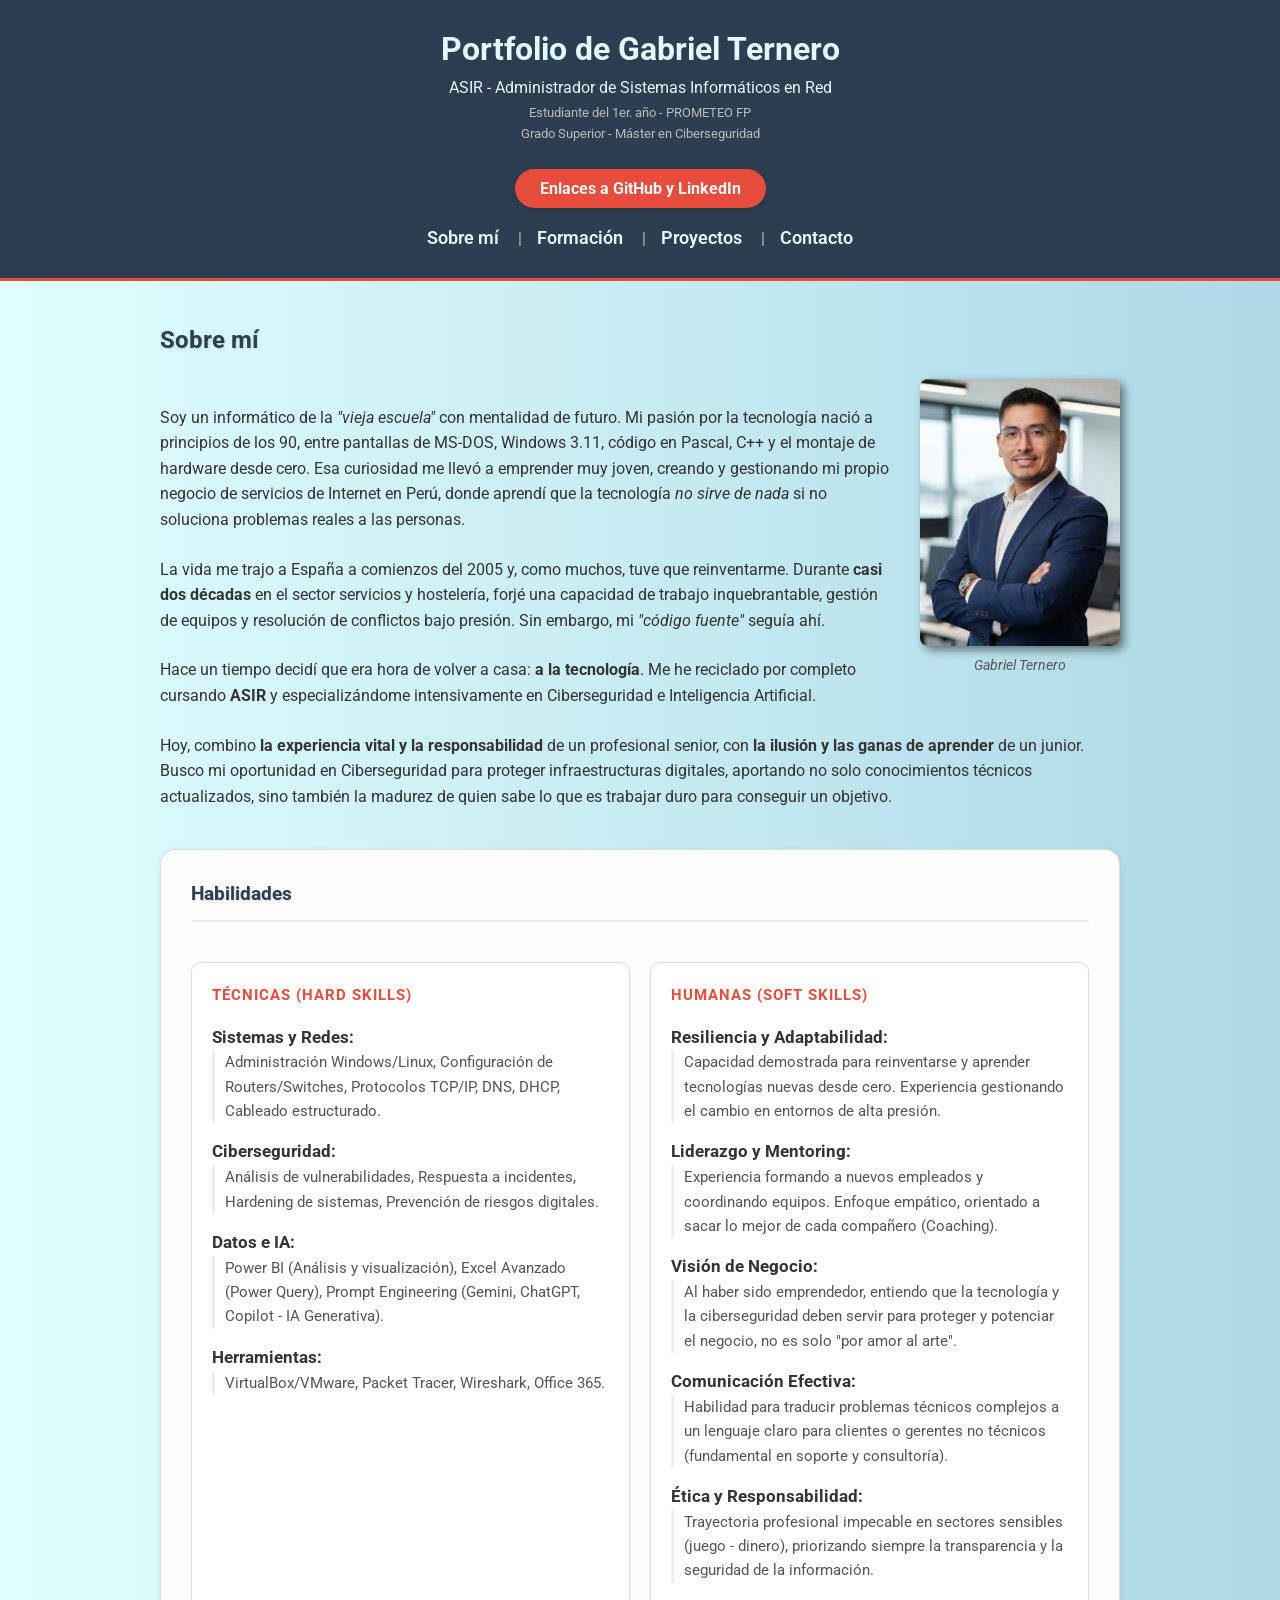
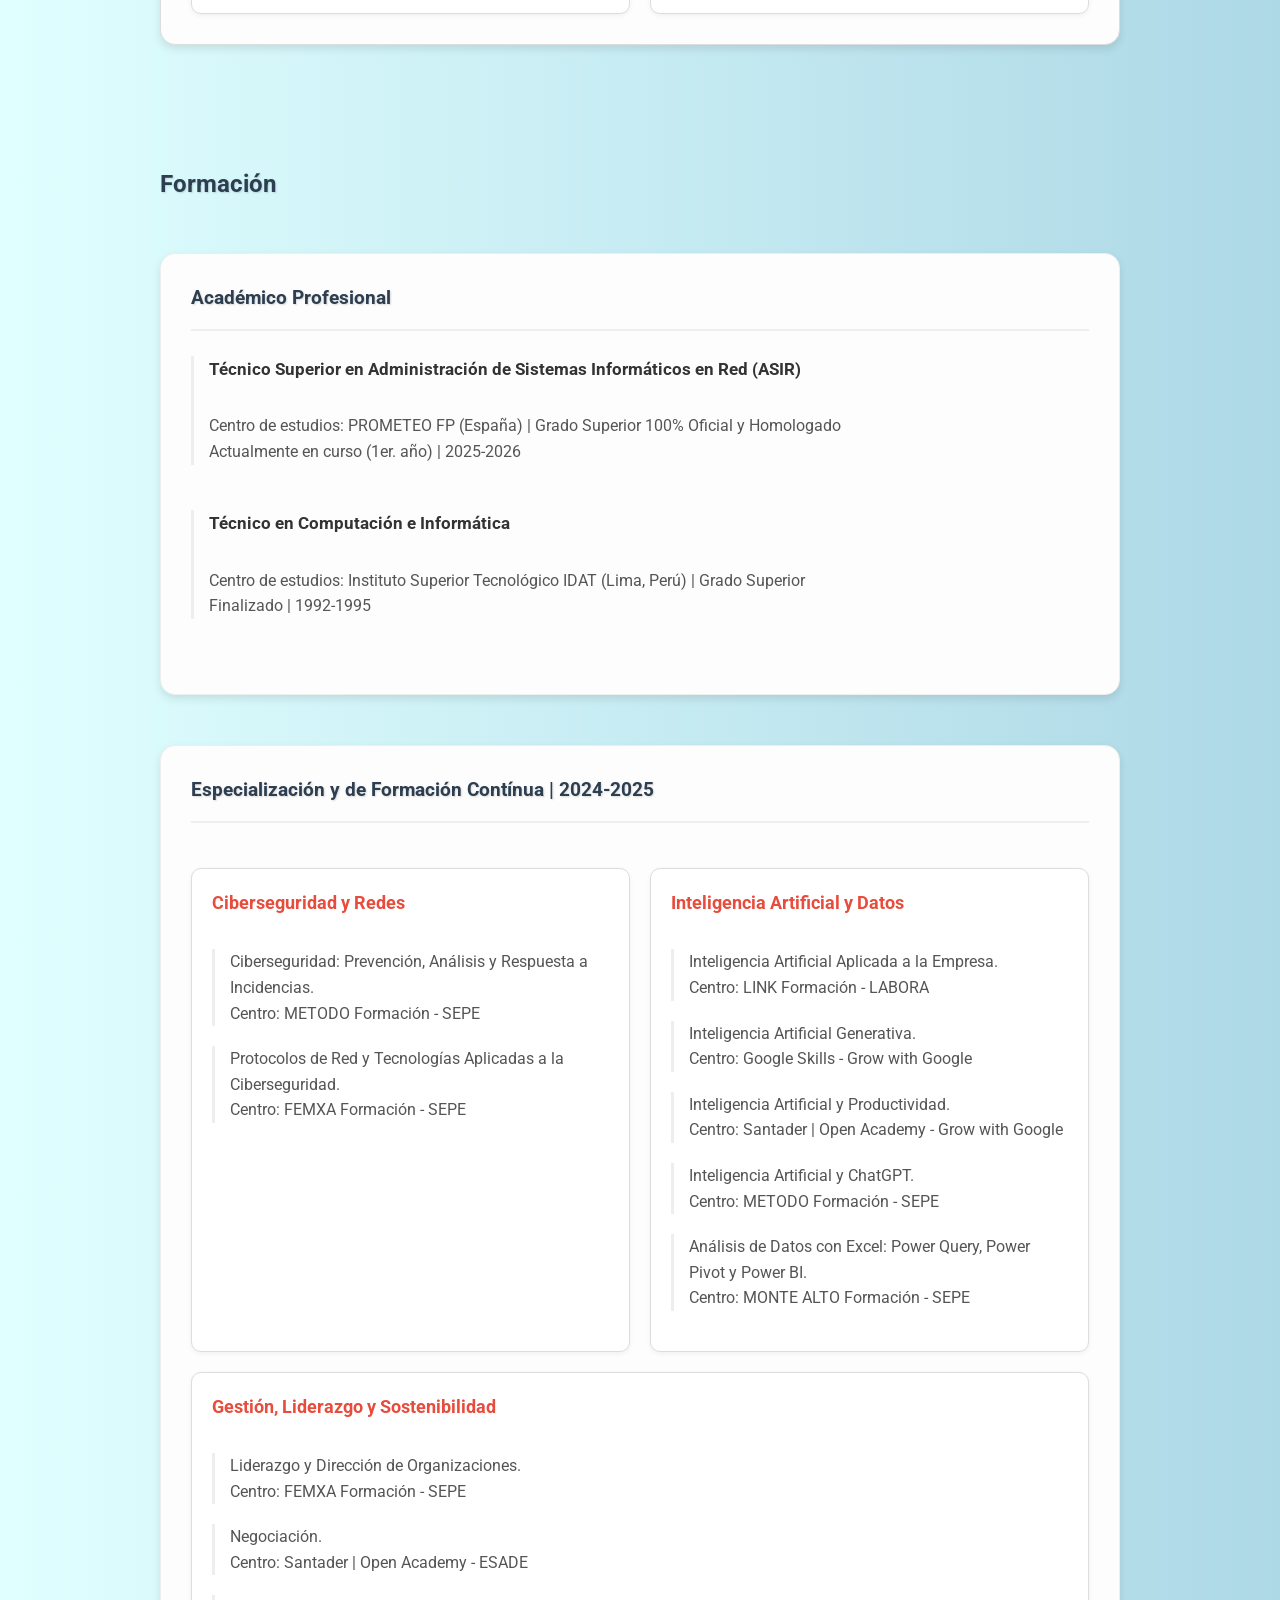
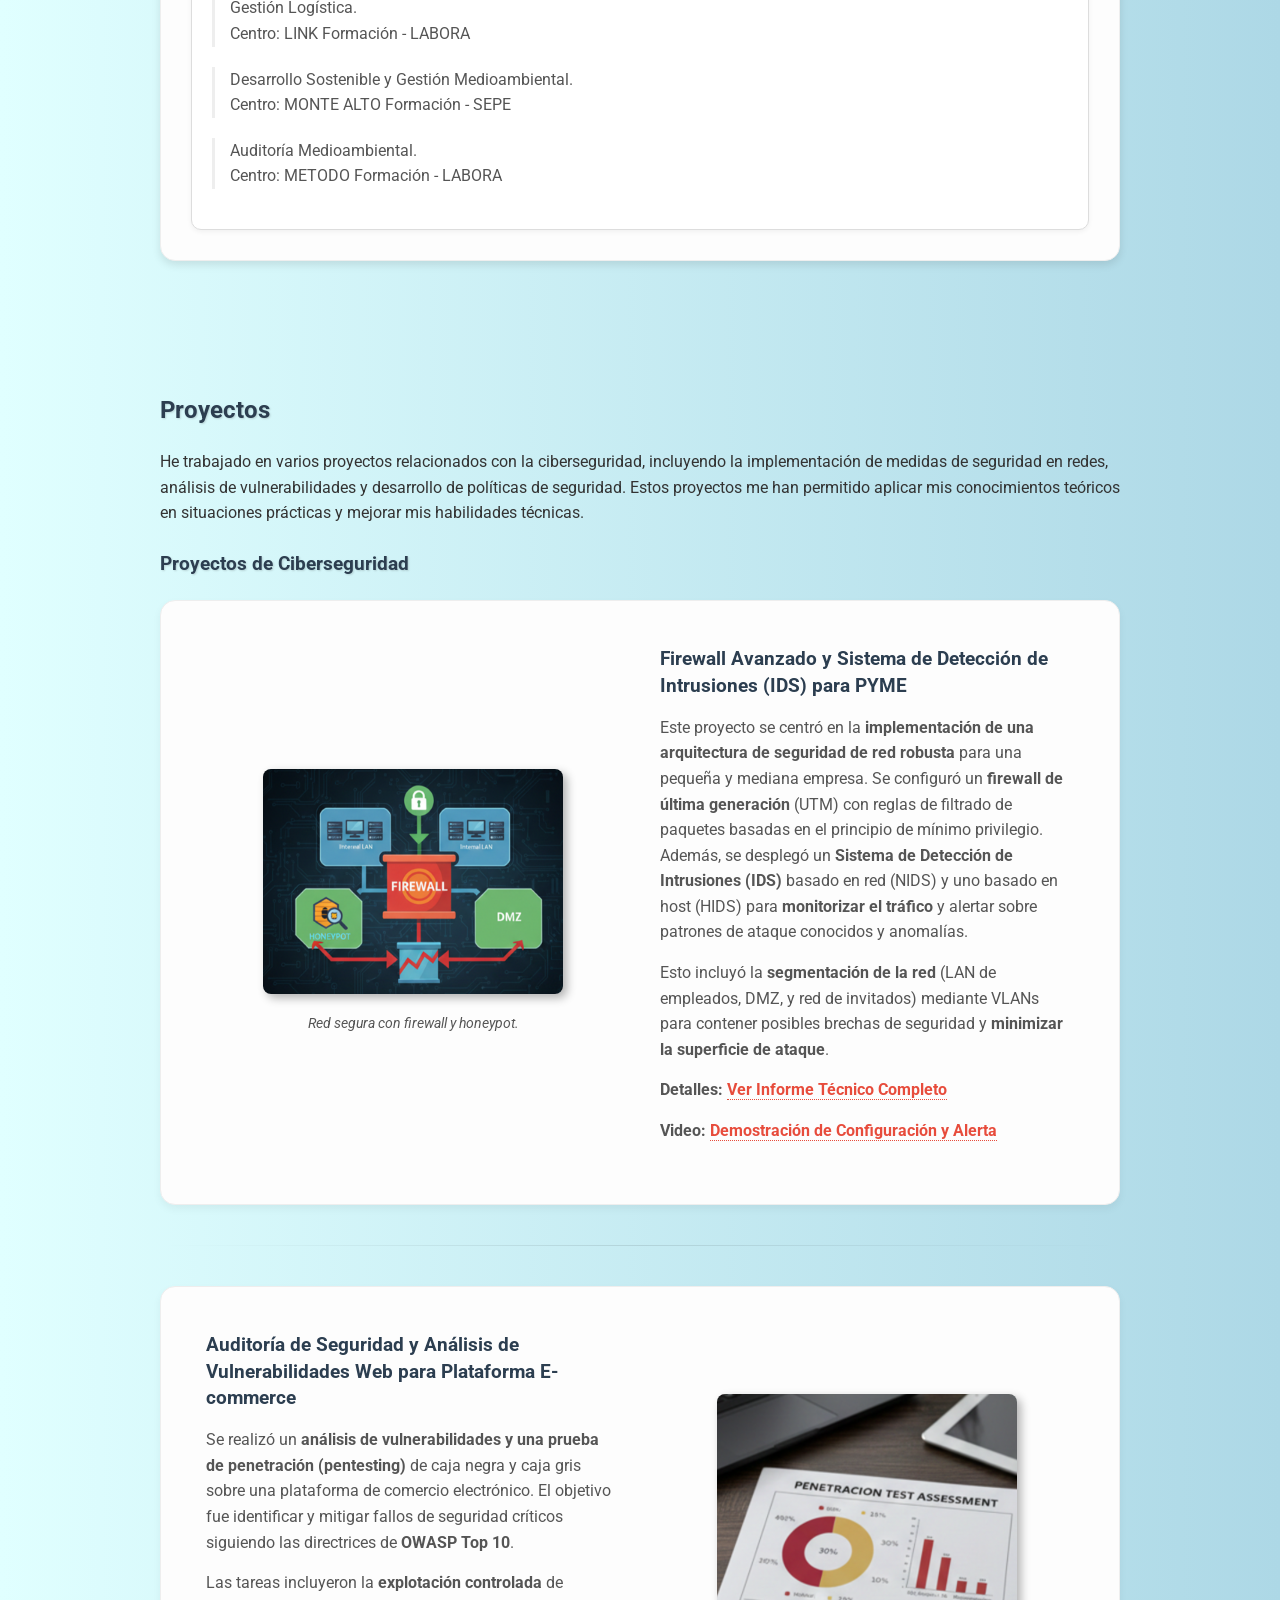
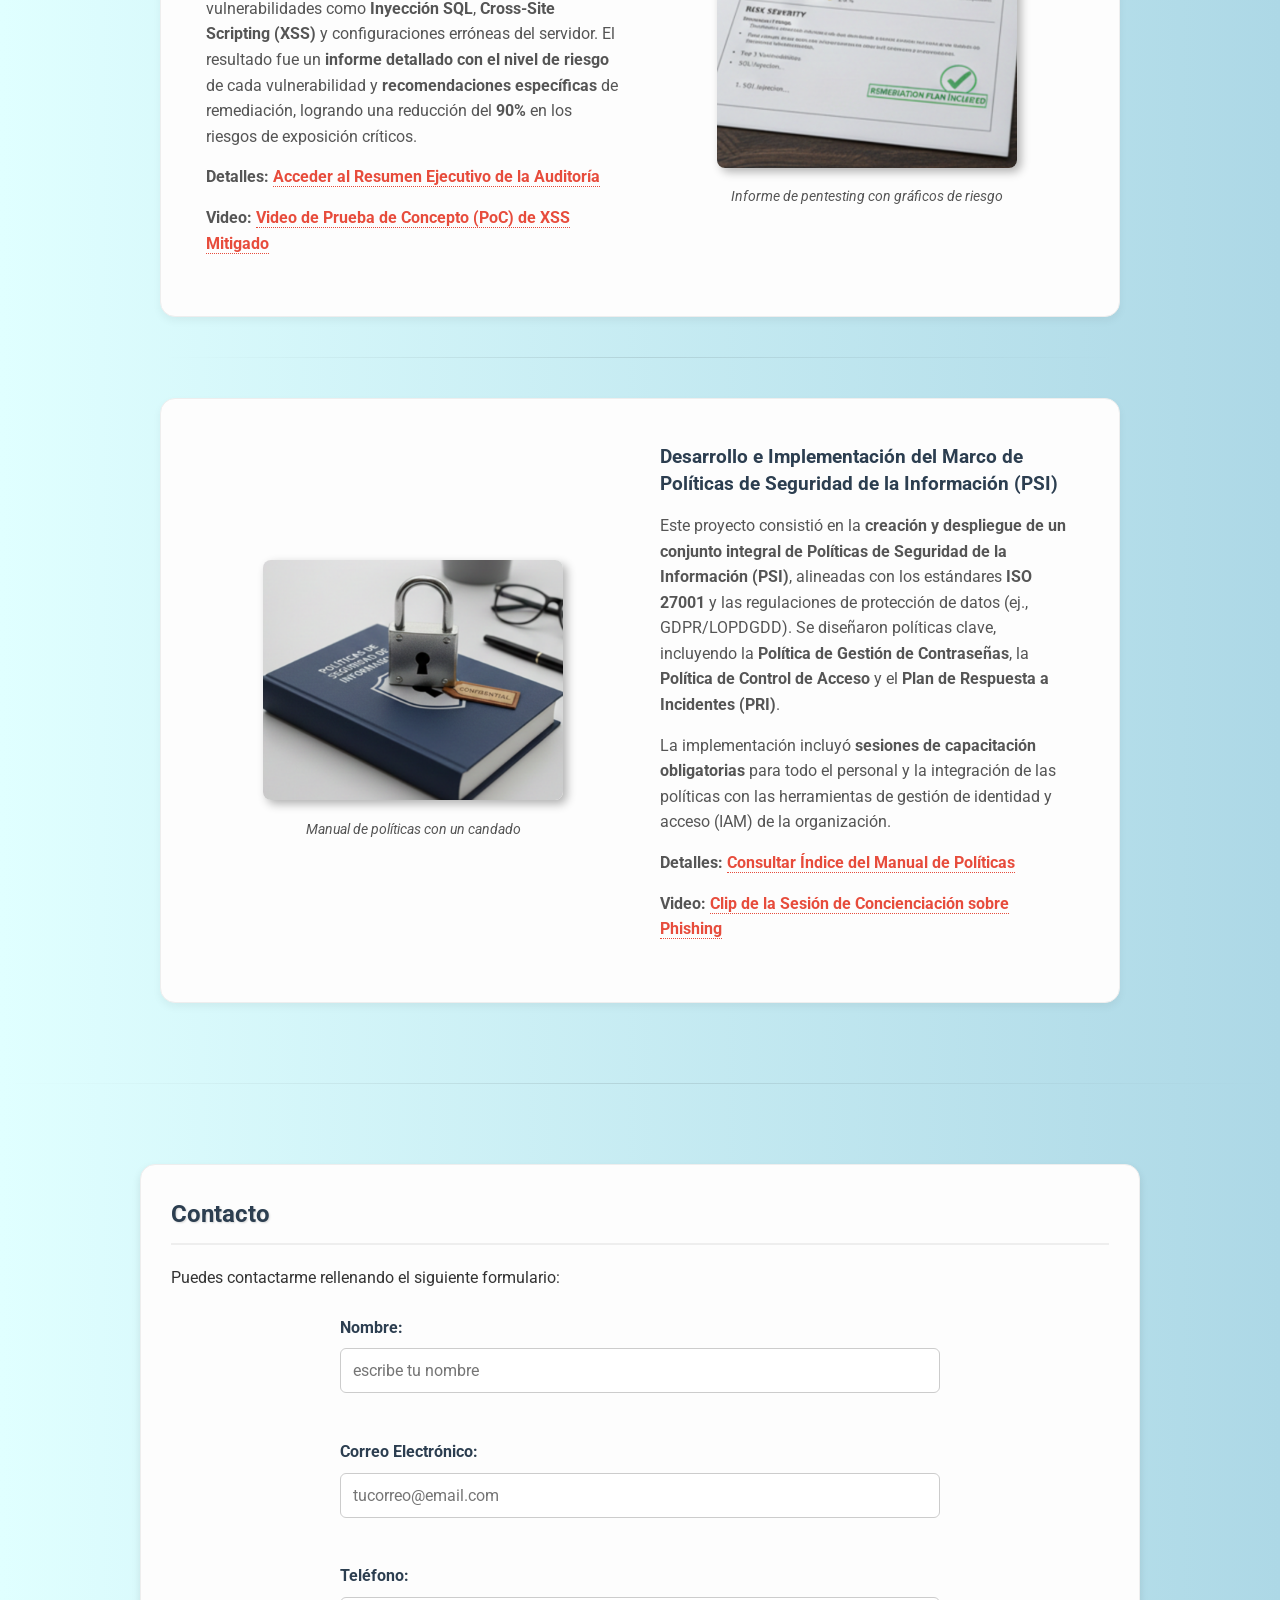
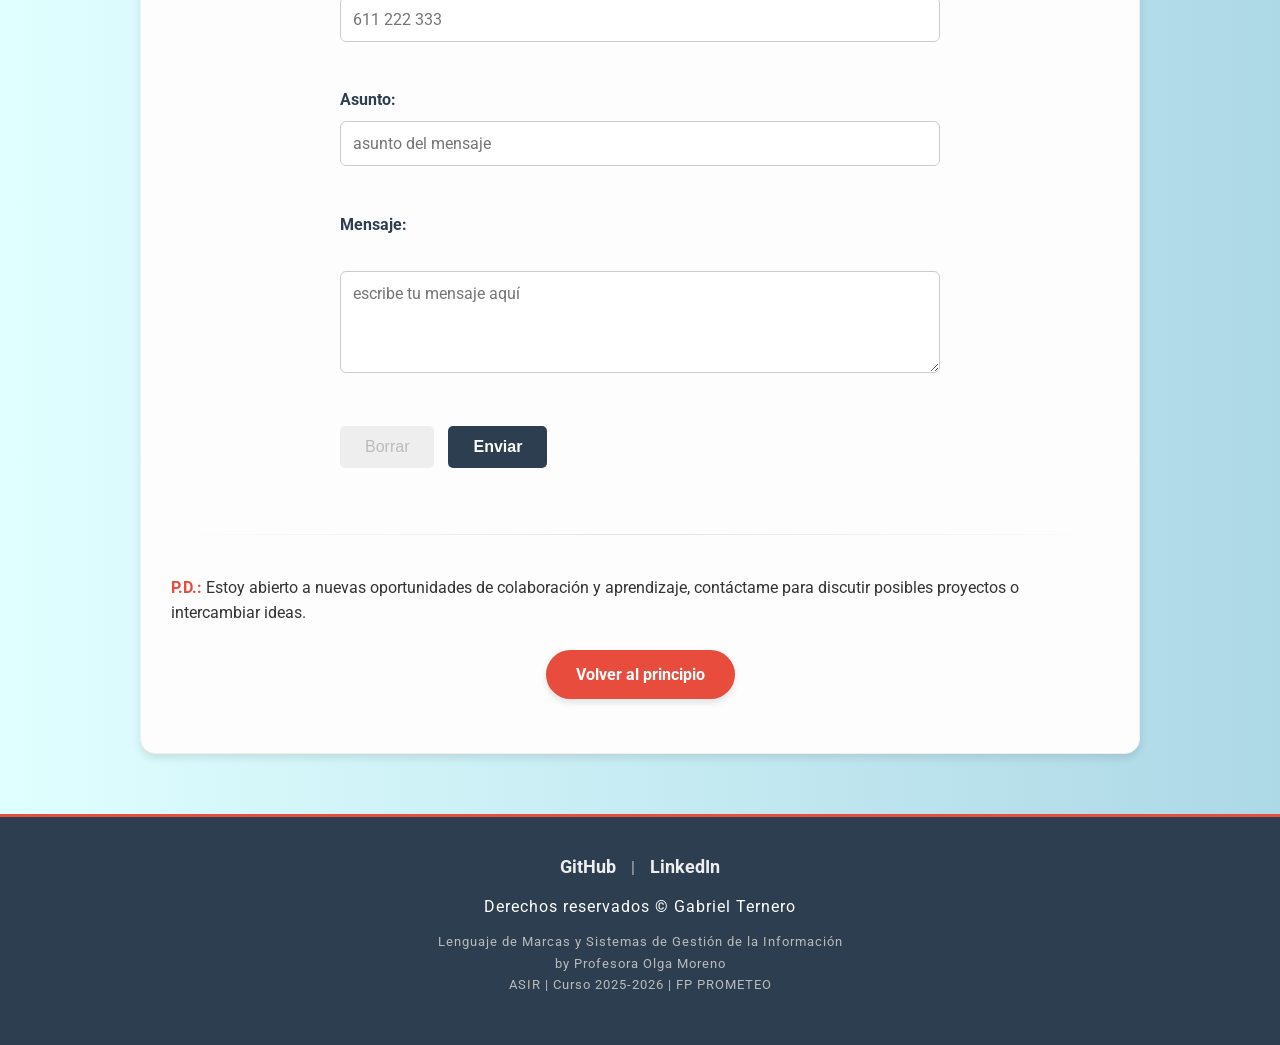
==== index.html @ 87e7aa0d "ufff.. quitando el autofocus del 1er input del formulario "Contato"" ====
<!DOCTYPE html>
<!-- Sirve para definir el tipo de documento y la versión de HTML que se está utilizando -->
<html lang="es">
<!-- Define el idioma del documento como español -->

<head>
    <!-- "head" Etiqueta que contiene metadatos y enlaces a recursos externos -->
    <meta charset="UTF-8">
    <!-- Define la codificación de caracteres del documento como UTF-8. -->
    <meta name="viewport" content="width=device-width, initial-scale=1.0">
    <!-- Configura la vista para dispositivos móviles, asegurando que el diseño se adapte con el ancho -->
    <meta name="author" content="Gabriel Ternero">
    <!-- Indica el autor del documento -->
    <meta name="copyright" content="Gabriel Ternero 2025">
    <!-- Derechos de autor del documento -->
    <meta name="description" content="Proyecto: Portfolio Profesional de Gabriel Ternero">
    <!-- Proporciona una breve descripción del contenido del documento para los motores de búsqueda -->
    <meta name="robots" content="index, follow">
    <!-- Indica a los motores de búsqueda que indexen la página y sigan los enlaces -->
    <link rel="icon" href="./images/logoGT.png" type="image/png">
    <!-- Enlaza un icono que se muestra en la pestaña del navegador -->
    <title>Gabriel Ternero | Portfolio Profesional</title>
    <!-- Título del documento que aparece en la pestaña del navegador -->
    <link rel="stylesheet" href="./css/styles.css">
    <!-- Referencia al archivo "styles" CSS (estilos en CSS) -->
</head>

<body> <!-- cuerpo principal del documento -->

    <div class="gradient">

        <header id="principio"> <!-- Encabezado de la página -->

            <div class="encabezado"> <!-- Caja del titulo principal -->

                <h1>Portfolio de Gabriel Ternero</h1> <!-- El título principal de la página -->

                <p>ASIR - Administrador de Sistemas Informáticos en Red</p>

                <p class="infoProf"> <!-- Información académica actual -->
                    <small>Estudiante del 1er. año - PROMETEO FP<br>
                        Grado Superior - Máster en Ciberseguridad</small> <br>
                </p>

                <p class="linkProf"> <!-- Enlaces profesionales -->
                    <a href="#enlaces">Enlaces a GitHub y LinkedIn</a>
                </p>
            </div>
            <div>
                <nav> <!-- Barra de navegación con enlaces a secciones específicas de la página -->
                    <ul>
                        <li>
                            <a href="#sobre-mi">Sobre mí</a>
                        </li>
                        <li>
                            <a href="#mi-formacion">Formación</a>
                        </li>
                        <li>
                            <a href="#mis-proyectos">Proyectos</a>
                        </li>
                        <li>
                            <a href="#contactar">Contacto</a>
                        </li>
                    </ul>
                </nav>
            </div>
        </header>

        <main> <!-- Contenido principal de la página -->

            <div class="sobreMi"> <!--- Caja de Sobre mí -->

                <section>

                    <h2 id="sobre-mi">Sobre mí</h2> <!-- Ancla sobre el encabezado de nivel 2 "Sobre mí" -->
                    <figure>
                        <img src="./images/GabTShtml.JPG" alt="Mi fotografía" width="200">
                        <!-- Mi imagen profesional -->
                        <figcaption>Gabriel Ternero</figcaption>
                    </figure>
                    <br>
                    <p>Soy un informático de la <em>"vieja escuela"</em> con mentalidad de futuro. Mi pasión por la
                        tecnología nació
                        a principios de los 90, entre pantallas de MS-DOS, Windows 3.11, código en Pascal, C++ y el
                        montaje
                        de hardware desde
                        cero. Esa curiosidad me llevó a emprender muy joven, creando y gestionando mi propio negocio de
                        servicios de Internet en Perú, donde aprendí que la tecnología <i>no sirve de nada</i> si no
                        soluciona
                        problemas reales a las personas.</p>

                    <p>La vida me trajo a España a comienzos del 2005 y, como muchos, tuve que reinventarme. Durante
                        <b>casi
                            dos décadas</b> en
                        el sector servicios y hostelería, forjé una capacidad de trabajo inquebrantable, gestión de
                        equipos
                        y resolución de conflictos bajo presión. Sin embargo, mi <em>"código fuente"</em> seguía ahí.
                    </p>

                    <p>Hace un tiempo decidí que era hora de volver a casa: <b>a la tecnología</b>. Me he reciclado por
                        completo
                        cursando <b>ASIR</b> y especializándome intensivamente en Ciberseguridad e Inteligencia
                        Artificial.
                    </p>

                    <p>Hoy, combino <b>la experiencia vital y la responsabilidad</b> de un profesional senior, con <b>la
                            ilusión y las
                            ganas de aprender</b> de un junior. Busco mi oportunidad en Ciberseguridad para proteger
                        infraestructuras digitales, aportando no solo
                        conocimientos técnicos actualizados, sino también la madurez de quien sabe lo que es trabajar
                        duro
                        para conseguir un objetivo.</p>

                    <div class="skills"> <!-- Caja de Habilidades -->
                        <h3>Habilidades</h3> <!-- Subtítulo habilidades -->

                        <div class="hard">
                            <h4>Técnicas (Hard Skills)</h4>

                            <dl> <!-- Lista de definiciones para las habilidades -->
                                <dt><b>Sistemas y Redes:</b></dt>
                                <dd>Administración Windows/Linux, Configuración de Routers/Switches, Protocolos TCP/IP,
                                    DNS,
                                    DHCP, Cableado estructurado.</dd>
                                <dt><b>Ciberseguridad:</b></dt>
                                <dd>Análisis de vulnerabilidades, Respuesta a incidentes, Hardening de sistemas,
                                    Prevención
                                    de
                                    riesgos digitales.</dd>
                                <dt><b>Datos e IA:</b></dt>
                                <dd>Power BI (Análisis y visualización), Excel Avanzado (Power Query), Prompt
                                    Engineering
                                    (Gemini, ChatGPT, Copilot - IA Generativa).</dd>
                                <dt><b>Herramientas:</b></dt>
                                <dd>VirtualBox/VMware, Packet Tracer, Wireshark, Office 365.</dd>
                            </dl>
                        </div>

                        <div class="soft">
                            <h4>Humanas (Soft Skills)</h4>
                            <dl>
                                <dt><b>Resiliencia y Adaptabilidad:</b></dt>
                                <dd>Capacidad demostrada para reinventarse y aprender tecnologías nuevas desde cero.
                                    Experiencia
                                    gestionando el cambio en entornos de alta presión.</dd>
                                <dt><b>Liderazgo y Mentoring:</b></dt>
                                <dd>Experiencia formando a nuevos empleados y coordinando equipos. Enfoque empático,
                                    orientado a
                                    sacar lo mejor de cada compañero (Coaching).</dd>
                                <dt><b>Visión de Negocio:</b></dt>
                                <dd>Al haber sido emprendedor, entiendo que la tecnología y la ciberseguridad deben
                                    servir
                                    para
                                    proteger y potenciar el negocio, no es solo "por amor al arte".</dd>
                                <dt><b>Comunicación Efectiva:</b></dt>
                                <dd>Habilidad para traducir problemas técnicos complejos a un lenguaje claro para
                                    clientes o
                                    gerentes no técnicos (fundamental en soporte y consultoría).</dd>
                                <dt><b>Ética y Responsabilidad:</b></dt>
                                <dd>Trayectoria profesional impecable en sectores sensibles (juego - dinero),
                                    priorizando
                                    siempre
                                    la transparencia y la seguridad de la información.</dd>
                            </dl>
                        </div>
                    </div>

                </section>

            </div>

            <div class="formacion"> <!--- Caja general de Formación -->

                <section> <!-- Sección de Formación -->

                    <h2 id="mi-formacion">Formación</h2> <!-- Ancla sobre el encabezado de nivel 2 "Formación" -->
                    <div class="academico"> <!-- Caja de Formación Académica -->
                        <h3>Académico Profesional</h3>
                        <ul>
                            <li><strong>Técnico Superior en Administración de Sistemas Informáticos en Red
                                    (ASIR)</strong>
                                <br>
                                Centro de estudios: PROMETEO FP (España) | Grado Superior 100% Oficial y Homologado <br>
                                Actualmente en curso (1er. año) | 2025-2026
                            </li> <br>

                            <li><strong>Técnico en Computación e Informática</strong> <br>
                                Centro de estudios: Instituto Superior Tecnológico IDAT (Lima, Perú) | Grado Superior
                                <br>
                                Finalizado | 1992-1995
                            </li> <br>
                        </ul>
                    </div>
                    <div class="especializacion"> <!-- Caja de Especialización -->
                        <h3>Especialización y de Formación Contínua | 2024-2025</h3>
                        <div class="ciber"> <!-- Caja Ciberseguridad -->
                            <h4>Ciberseguridad y Redes</h4>
                            <ul>
                                <li>
                                    Ciberseguridad: Prevención, Análisis y Respuesta a Incidencias. <br>
                                    Centro: METODO Formación - SEPE
                                </li>
                                <li>
                                    Protocolos de Red y Tecnologías Aplicadas a la Ciberseguridad. <br>
                                    Centro: FEMXA Formación - SEPE
                                </li>
                            </ul>
                        </div>
                        <div class="iaDatos"> <!-- Caja IA y Datos -->
                            <h4>Inteligencia Artificial y Datos</h4>
                            <ul>
                                <li>
                                    Inteligencia Artificial Aplicada a la Empresa. <br>
                                    Centro: LINK Formación - LABORA
                                </li>
                                <li>Inteligencia Artificial Generativa. <br>
                                    Centro: Google Skills - Grow with Google
                                </li>
                                <li>
                                    Inteligencia Artificial y Productividad. <br>
                                    Centro: Santader | Open Academy - Grow with Google
                                </li>
                                <li>
                                    Inteligencia Artificial y ChatGPT. <br>
                                    Centro: METODO Formación - SEPE
                                </li>
                                <li>
                                    Análisis de Datos con Excel: Power Query, Power Pivot y Power BI. <br>
                                    Centro: MONTE ALTO Formación - SEPE
                                </li>
                            </ul>
                        </div>
                        <div class="gls"> <!-- Caja GLS -->
                            <h4>Gestión, Liderazgo y Sostenibilidad</h4>
                            <ul>
                                <li>
                                    Liderazgo y Dirección de Organizaciones. <br>
                                    Centro: FEMXA Formación - SEPE
                                </li>
                                <li>
                                    Negociación. <br>
                                    Centro: Santader | Open Academy - ESADE
                                </li>
                                <li>
                                    Gestión Logística. <br>
                                    Centro: LINK Formación - LABORA
                                </li>
                                <li>
                                    Desarrollo Sostenible y Gestión Medioambiental. <br>
                                    Centro: MONTE ALTO Formación - SEPE
                                </li>
                                <li>
                                    Auditoría Medioambiental. <br>
                                    Centro: METODO Formación - LABORA
                                </li>
                            </ul>
                        </div>
                    </div>

                </section>

            </div>

            <div class="proyectos"> <!-- Caja general de Proyectos -->

                <section> <!-- Sección de Proyectos -->

                    <h2 id="mis-proyectos">Proyectos</h2> <!-- Ancla sobre el encabezado de nivel 2 "Proyectos" -->
                    <p> He trabajado en varios proyectos relacionados con la ciberseguridad, incluyendo la
                        implementación de
                        medidas de seguridad en redes, análisis de vulnerabilidades y desarrollo de políticas de
                        seguridad.
                        Estos proyectos me han permitido aplicar mis conocimientos teóricos en situaciones prácticas y
                        mejorar
                        mis habilidades técnicas. </p>

                    <h3>Proyectos de Ciberseguridad</h3> <!-- Subtítulo para los proyectos -->

                    <div class="ids"> <!-- Caja del Proyecto 1 -->
                        <article> <!-- Cada proyecto está contenido en un artículo separado. -->
                            <table> <!-- Tabla para organizar la imagen y el texto del proyecto. -->
                                <tr>
                                    <td>
                                        <figure> <!-- Figura para la imagen del proyecto. -->
                                            <img width="300" src="./images/proyecto_01.png"
                                                alt="Diagrama de red segura">
                                            <!-- Imagen del proyecto. -->
                                            <figcaption>Red segura con firewall y
                                                honeypot.</figcaption> <!-- Pie de foto para la imagen. -->
                                        </figure>
                                    </td>
                                    <td>
                                        <h4>Firewall Avanzado y Sistema de Detección de Intrusiones (IDS) para PYME</h4>

                                        <p> Este proyecto se centró en la <b>implementación de una arquitectura de
                                                seguridad
                                                de
                                                red
                                                robusta</b> para una pequeña y mediana empresa. Se configuró un
                                            <b>firewall
                                                de
                                                última generación</b> (UTM) con reglas de filtrado de paquetes basadas
                                            en el
                                            principio de mínimo privilegio. Además, se desplegó un <b>Sistema de
                                                Detección
                                                de
                                                Intrusiones (IDS)</b> basado en red (NIDS) y uno basado en host (HIDS)
                                            para
                                            <b>monitorizar el tráfico</b> y alertar sobre patrones de ataque conocidos y
                                            anomalías.
                                        </p>

                                        <p> Esto incluyó la <b>segmentación de la red</b> (LAN de empleados, DMZ, y red
                                            de
                                            invitados) mediante VLANs para contener posibles brechas de seguridad y
                                            <b>minimizar
                                                la
                                                superficie de ataque</b>.
                                        </p>

                                        <p><strong>Detalles:</strong> <a href="#" target="_blank">Ver Informe Técnico
                                                Completo</a>
                                        </p>

                                        <p><strong>Video:</strong> <a href="#" target="_blank">Demostración de
                                                Configuración
                                                y
                                                Alerta</a></p>
                                    </td>
                                </tr>
                            </table>
                        </article>
                    </div>

                    <hr>

                    <div class="segu"> <!-- Caja del Proyecto 2 -->
                        <article>
                            <table>
                                <tr>
                                    <td>
                                        <h4>Auditoría de Seguridad y Análisis de Vulnerabilidades Web para Plataforma
                                            E-commerce
                                        </h4>

                                        <p> Se realizó un <b>análisis de vulnerabilidades y una prueba de penetración
                                                (pentesting)</b>
                                            de caja negra y caja gris sobre una plataforma de comercio electrónico. El
                                            objetivo
                                            fue
                                            identificar y mitigar fallos de seguridad críticos siguiendo las directrices
                                            de
                                            <b>OWASP
                                                Top 10</b>.
                                        </p>

                                        <p> Las tareas incluyeron la <b>explotación controlada</b> de vulnerabilidades
                                            como
                                            <b>Inyección SQL</b>,
                                            <b>Cross-Site Scripting (XSS)</b> y configuraciones erróneas del servidor.
                                            El
                                            resultado
                                            fue
                                            un <b>informe detallado con el nivel de riesgo</b> de cada vulnerabilidad y
                                            <b>recomendaciones específicas</b> de remediación, logrando una reducción
                                            del
                                            <b>90%</b>
                                            en los riesgos de
                                            exposición críticos.
                                        </p>

                                        <p><strong>Detalles:</strong> <a href="#" target="_blank">Acceder al Resumen
                                                Ejecutivo
                                                de la
                                                Auditoría</a></p>

                                        <p><strong>Video:</strong> <a href="#" target="_blank">Video de Prueba de
                                                Concepto
                                                (PoC)
                                                de
                                                XSS Mitigado</a></p>
                                    </td>
                                    <td>
                                        <figure>
                                            <img width="300" src="./images/proyecto_02.png" alt="Informe de pentesting">
                                            <figcaption>Informe de pentesting con gráficos de riesgo</figcaption>
                                        </figure>
                                    </td>
                                </tr>
                            </table>
                        </article>
                    </div>

                    <hr>

                    <div class="desa"> <!-- Caja del Proyecto 3 -->
                        <article>
                            <table>
                                <tr>
                                    <td>
                                        <figure>
                                            <img width="300" src="./images/proyecto_03.png"
                                                alt="Manual de políticas de seguridad">
                                            <figcaption>Manual de políticas con un candado</figcaption>
                                        </figure>
                                    </td>
                                    <td>
                                        <h4>Desarrollo e Implementación del Marco de Políticas de Seguridad de la
                                            Información
                                            (PSI)
                                        </h4>

                                        <p> Este proyecto consistió en la <b>creación y despliegue de un conjunto
                                                integral
                                                de
                                                Políticas de
                                                Seguridad de la Información (PSI)</b>, alineadas con los estándares
                                            <b>ISO
                                                27001</b>
                                            y las
                                            regulaciones
                                            de protección de datos (ej., GDPR/LOPDGDD). Se diseñaron políticas clave,
                                            incluyendo
                                            la
                                            <b>Política
                                                de Gestión de Contraseñas</b>, la <b>Política de Control de Acceso</b> y
                                            el
                                            <b>Plan
                                                de
                                                Respuesta a
                                                Incidentes (PRI)</b>.
                                        </p>
                                        <p> La implementación incluyó <b>sesiones de capacitación obligatorias</b> para
                                            todo
                                            el
                                            personal
                                            y la
                                            integración de las políticas con las herramientas de gestión de identidad y
                                            acceso
                                            (IAM)
                                            de la
                                            organización. </p>

                                        <p><strong>Detalles:</strong> <a href="#" target="_blank">Consultar Índice del
                                                Manual de
                                                Políticas</a></p>

                                        <p><strong>Video:</strong> <a href="#" target="_blank">Clip de la Sesión de
                                                Concienciación
                                                sobre Phishing</a></p>
                                    </td>
                                </tr>
                            </table>
                        </article>
                    </div>

                </section>

            </div>

            <hr>

            <div class="contacto"> <!-- Caja del Contacto-->

                <section>

                    <h2 id="contactar">Contacto</h2><!-- Ancla sobre el encabezado de nivel 2 "Contacto" -->
                    <p> Puedes contactarme rellenando el siguiente formulario: </p>
                    <div>
                        <form> <!-- Inicio del formulario de contacto. -->
                            <label for="nombre">Nombre:</label> <!-- Etiqueta para el nombre. -->
                            <input type="text" id="nombre" name="nombre" placeholder="escribe tu nombre"
                                required><br><br>
                            <!-- Campo de texto para el nombre que es obligatorio. -->
                            <label for="email">Correo Electrónico:</label> <!-- Etiqueta para el correo electrónico. -->
                            <input type="email" id="email" name="email" placeholder="tucorreo@email.com"><br><br>
                            <!-- Campo de texto para el correo electrónico. -->
                            <label for="telefono">Teléfono:</label> <!-- Etiqueta para el teléfono. -->
                            <input type="tel" required name="telefono" id="telefono" pattern="[0-9]{9}"
                                placeholder="611 222 333"><br><br>
                            <!-- Campo de texto para el teléfono con patrón específico. -->
                            <label for="asunto">Asunto:</label> <!-- Etiqueta para el asunto. -->
                            <input type="text" id="asunto" name="asunto" placeholder="asunto del mensaje"><br><br>
                            <!-- Campo de texto para el asunto. -->
                            <label for="mensaje">Mensaje:</label><br> <!-- Etiqueta para el mensaje. -->
                            <textarea id="mensaje" name="mensaje" rows="4" cols="50"
                                placeholder="escribe tu mensaje aquí"></textarea><br><br>
                            <!-- Área de texto para el mensaje. -->
                            <input type="reset" value="Borrar"> <!-- Botón para borrar el formulario. -->
                            <input type="submit" value="Enviar"> <!-- Botón para enviar el formulario. -->
                        </form>
                    </div>
                    <br>
                    <hr>
                    <p><strong>P.D.:</strong> Estoy abierto a nuevas oportunidades de colaboración y aprendizaje,
                        contáctame
                        para discutir posibles proyectos o intercambiar ideas.
                    </p>
                    <p class="linkProf">
                        <a href="#principio">Volver al principio</a>
                    </p>

                </section>

            </div>

        </main>

        <footer id="enlaces"> <!--- Pie de página del documento -->

            <div class="links"> <!-- Caja del pie de página -->
                <ul>
                    <li> <!-- Elementos de la lista en línea. -->
                        <a href="https://github.com/GabTS75" target="_blank">GitHub</a>
                    </li>
                    <li>
                        <a href="https://www.linkedin.com/in/jgabrielts/" target="_blank">LinkedIn</a>
                    </li>
                </ul>
            </div>

            <p>Derechos reservados &copy; Gabriel Ternero</p>
            <p><small>Lenguaje de Marcas y Sistemas de Gestión de la Información <br>
                    by Profesora Olga Moreno<br>
                    ASIR | Curso 2025-2026 | FP PROMETEO</small></p>

        </footer>

    </div>

</body>

</html>
---- css/styles.css ----
/* Importar una fuente de Google Fonts */
@import url("https://fonts.googleapis.com/css2?family=Roboto:ital,wght@0,100..900;1,100..900&display=swap");

/* Configuración de "reset" general */
* {
    margin: 0;
    padding: 0;
    /* Ambos eliminan todos los espacios exteriores (márgenes) e interiores (rellenos) que los navegadores añaden por defecto a los elementos HTML */
    box-sizing: border-box;
    /* hace que se extienda hacia adentro, manteniendo el ancho asignado y reduciendo el espacio de contenido disponible*/
}

/* Características generales en el HTML */
html {
    scroll-behavior: smooth;
    /* Aplica un desplazamiento suave a toda la página web */
    overflow-x: hidden;
    /* Oculta cualquier contenido que se desborde horizontalmente (de izquierda a derecha) fuera de la ventana o contenedor principal */
    position: relative;
    /* Sirve para que su posicionamiento se calcule en relación a sí mismo, permitiendo luego moverlo (y a sus elementos hijos) con top, right, bottom, left sin afectar el flujo de otros elementos. */
}

/* Variables para los colores */
:root {

    --color-bg1: lightcyan;
    --color-bg2: lightblue;
    --color-dark: #202020;
    --color-header: #dffdff;
    --color-box: #fdfdfd;
    --color-box1: #555;
    --color-box2: #333;
    --color-profblue: #2c3e50;
    --color-accent: #e74c3c;
    --color-bbb: #bbb;
    --color-ccc: #ccc;
    --color-ddd: #ddd;
    --color-eee: #eee;
    --color-fff: #fff;
}

.gradient {
    min-height: 100svh;
    /* min-height: Define la altura mínima de un elemento. Si el contenido requiere más espacio, el elemento crecerá, pero nunca será más pequeño que este valor. */
    /* 100svh ("s" de "small" y "vh" de "viewport height"): Significa el 100% de la altura de la ventana gráfica más pequeña, que se ajusta dinámicamente cuando las barras de herramientas (como las de navegadores móviles) aparecen o desaparecen, a diferencia de 100vh que usa la altura máxima del viewport.  */
    background: linear-gradient(to right, var(--color-bg1) 0%, var(--color-bg2) 100%);
    /* Aplica un fondo degradado lineal, creando una transición suave de color de izquierda a derecha. */
    position: relative;
}

/* Características del cuerpo del documento */
body {
    font-family: "Roboto", Helvetica, sans-serif;
    /* Tipo de letra de todo el documento */
    color: var(--color-header);
    /* Color de la letra de todo el documento */
}

h1,
h2,
h3,
h4 {
    margin-bottom: 1rem;
    /* Establece un espacio o "margen" de una unidad "rem" en la parte inferior de un elemento, separándolo visualmente de lo que esté debajo para los encabezados*/
}

/* Configuración general del "header" */
header {
    text-align: center;
    /* Centra todo el contenido horizontalmente */
    padding: 30px 20px;
    /* Espacio interno arriba/abajo y lados */
    background-color: var(--color-profblue);
    /* Color de fondo suave */
    border-bottom: 3px solid var(--color-accent);
    /* Línea decorativa acentuada de separación inferior */
}

/* Espaciado para el bloque del título */
header .encabezado {
    /* Selecciona el primer elemento <div> "encabezado" que es hijo directo del elemento <header> */
    margin-bottom: 20px;
    /* Separa el bloque del título de la barra de navegación */
}

header h1 {
    margin: 0 0 10px 0;
    /* Quita margen superior y deja un poco abajo */
    color: var(--color-header);
}

/* Estilo "Botón" para el enlace de GitHub/LinkedIn */
header .encabezado .linkProf a {
    display: inline-block;
    /* Necesario para aplicar padding y transformaciones */
    text-decoration: none;
    /* Quita el subrayado */
    background-color: var(--color-accent);
    /* Color inicial */
    color: var(--color-box);
    /* Texto clarito */
    padding: 10px 25px;
    /* Relleno para que parezca botón */
    border-radius: 50px;
    /* Bordes redondeados */
    margin-top: 5px;
    /* Establece un espacio de 5 píxeles por encima del elemento */
    font-weight: bold;
    /* Hace que el texto seleccionado se muestre en negrita o con un grosor de fuente mayor que el texto normal */
    transition: background-color 0.5s ease, transform 0.3s ease;
    /* Transición lenta (0.5 segundos) */
}

/* Efecto "hover", al pasar el ratón (sobre el botón) */
header .encabezado .linkProf a:hover {
    background-color: var(--color-dark);
    /* Cambio a color final */
    transform: translateY(-2px);
    /* Pequeño efecto de elevación */
}

/* Barra de navegación horizontal y limpia */
nav ul {
    list-style-type: none;
    /* Quita las viñetas (puntos) */
    display: flex;
    /* Convierte la lista en horizontal */
    justify-content: center;
    /* Centra los elementos */
    flex-wrap: wrap;
    /* Permite que bajen si la pantalla es muy pequeña (adaptabilidad) */
}

nav li {
    position: relative;
    /* Necesario para posicionar el separador */
}

/* El separador "|" entre enlaces */
/* Se usa "::after" para crear el símbolo después de cada <li>, excepto el último */
nav li:not(:last-child)::after {
    content: "|";
    margin: 0 15px;
    /* Espacio a los lados del símbolo */
    color: var(--color-bbb);
    /* Color gris suave para el separador */
}

/* Estilos y transición de los enlaces del menú */
nav a {
    text-decoration: none;
    /* Quita el subrayado */
    color: var(--color-header);
    /* Color de texto contraste */
    font-size: 1.1em;
    font-weight: 600;
    /* Definen el tamaño "size" y el grosor "weight" de la fuente de un elemento */
    transition: color 0.8s ease;
    /* Transición lenta de color */
}

/* Efecto "hover" del menú */
nav a:hover {
    color: var(--color-accent);
    /* Cambia al color acentuado */
}

/* Estilo para el texto pequeño académico */
header .infoProf small {
    display: block;
    /* Convierte un elemento HTML en un "bloque", haciendo que ocupe todo el ancho disponible de su contenedor */
    margin-top: 5px;
    color: var(--color-bbb);
    line-height: 1.6;
}

/* Configuración de cada sección en su caja respectiva */
.sobreMi,
.formacion,
.proyectos,
.contacto {
    max-width: 1000px;
    /* Ancho máximo para que no se estire demasiado en pantallas grandes */
    margin: 0 auto;
    /* Centrado del bloque en la página */
    padding: 40px 20px;
    /* Espaciado interno */
    color: var(--color-box2);
    line-height: 1.6;
    /* Altura de línea para facilitar la lectura */
    overflow: hidden;
    /* Limpia los flotados internos si fuera necesario */
}

/* Títulos con sombra suave */
h2,
h3 {
    color: var(--color-profblue);
    /* Color azul oscuro */
    text-shadow: 1px 1px 2px rgba(0, 0, 0, 0.15);
    /* Sombra suave para los subtitulos */
    margin-bottom: 20px;
}

/* La etiqueta "figure" (este contenedor manda sobre la posición) */
.sobreMi section figure {
    float: right;
    /* La caja entera "figure" se va a la derecha */
    width: 200px;
    /* Controlamos el ancho total aquí */
    margin: 0;
    /* ¡IMPORTANTE! figure trae márgenes por defecto, hay que quitarlos */
    margin-left: 25px;
    /* Separación con el texto de la izquierda */
    margin-bottom: 20px;
    /* Separación por debajo */
    text-align: center;
    /* Centra la imagen y el texto dentro de la caja */
}

/* La estética de la imagen */
.sobreMi section figure img {
    width: 100%;
    /* Se adapta al ancho de la caja (200px) */
    border-radius: 8px;
    /* Bordes redondeados */
    box-shadow: 4px 4px 10px rgba(0, 0, 0, 0.5);
    /* La sombra va en la imagen */
    display: block;
    /* Evita un pequeño espacio blanco extraño bajo la imagen */
}

/* El "figcaption" (pie de la foto) */
.sobreMi figure figcaption {
    font-size: 0.9em;
    font-style: italic;
    color: var(--color-box1);
    margin-top: 8px;
    /* Espacio entre la imagen y el nombre */
}

/* Párrafos */
section p {
    margin-bottom: 1.5em;
    /* Separación clara entre párrafos */
}

/* Caja contenedora de "skills" (Habilidades) */
.sobreMi .skills {
    margin-top: 40px;
    /* Separación entre el texto "Sobre mí" y la caja "skills" */
    padding: 30px;
    border: 1px solid var(--color-ddd);
    /* Borde muy sutil */
    border-radius: 15px;
    /* Esquinas redondeadas */
    background-color: var(--color-box);
    /* Fondo casi blanco */
    box-shadow: 0 4px 8px rgba(0, 0, 0, 0.10);
    /* Sombra general suave */
    display: flex;
    /* Flexbox para organizar el título y las cajas internas */
    flex-wrap: wrap;
    /* Permite que los elementos bajen de línea si no caben */
    gap: 20px;
    /* Espacio entre las cajas */
    justify-content: space-between;
    /* ¡INTERESANTE! Distribuye los elementos "hijos" de manera uniforme a lo largo del eje principal (por defecto, horizontal), colocando el primer elemento pegado al inicio del contenedor y el último pegado al final, con el espacio restante repartido equitativamente entre los elementos intermedios */
}

/* Para forzar al título "h3" a ocupar todo el ancho para que quede arriba */
.sobreMi .skills h3 {
    width: 100%;
    border-bottom: 2px solid var(--color-eee);
    padding-bottom: 10px;
}

/* Cajas de "hard" y "soft" skills */
.hard,
.soft {
    flex: 1 1 40%;
    /* Crecen y ocupan al menos el 40% del ancho (se ponen lado a lado) */
    min-width: 300px;
    /* Si la pantalla es pequeña, ocupan todo el ancho */
    padding: 20px;
    background-color: var(--color-fff);
    border: 1px solid var(--color-ddd);
    border-radius: 10px;
    box-shadow: 0 2px 5px rgba(0, 0, 0, 0.05);

    transition: transform 0.3s ease, box-shadow 0.3s ease;
    /* Transición para el efecto botón */
}

/* Efecto "hover" al pasar el ratón sobre las cajas de skills */
.hard:hover,
.soft:hover {
    transform: translateY(-5px);
    /* Se eleva 5 pixeles hacia arriba */
    box-shadow: 0 10px 20px rgba(0, 0, 0, 0.15);
    /* hace el efecto de que la sombra aumenta */
    border-color: var(--color-bbb);
}

/* Para los títulos "h4" dentro de sus respectivas cajas */
.hard h4,
.soft h4 {
    margin-top: 0;
    color: var(--color-accent);
    /* Color de acento (rojo suave) para diferenciar (acentuar) */
    text-transform: uppercase;
    /* Convierte todas las letras de un elemento de texto a mayúsculas, sin cambiar el contenido original en HTML, solo su presentación visual */
    font-size: 0.95em;
    letter-spacing: 1px;
}

/* Listas de Definición (dl, dt, dd) */
dl {
    margin: 0;
}

dt {
    font-weight: bold;
    color: var(--color-box2);
    margin-top: 15px;
    font-size: 1.05em;
}

dd {
    margin-left: 0;
    /* Quita el margen izquierdo por defecto */
    margin-bottom: 10px;
    color: var(--color-box1);
    font-size: 0.95em;
    padding-left: 10px;
    border-left: 3px solid var(--color-eee);
    /* Línea decorativa a la izquierda de la descripción */
}

/* Separación general de la caja Formación */
.formacion {
    margin-top: 40px;
    /* Separación de la sección anterior */
}

/* Estilo de las cajas "Académico" y "Especialización" */
.academico,
.especializacion {
    background-color: var(--color-box);
    /* Fondo suave */
    border: 1px solid var(--color-eee);
    /* Borde sutil */
    border-radius: 15px;
    /* Esquinas redondeadas */
    padding: 30px;
    /* Espacio interno */
    box-shadow: 0 4px 8px rgba(0, 0, 0, 0.10);
    /* Sombra leve */
    margin-top: 50px;
    /* Separación con el título "Formación" */
    margin-bottom: 40px;
    /* Separación entre ellas */
}

/* Subtítulos "h3" dentro de las cajas */
.academico h3,
.especializacion h3 {
    border-bottom: 2px solid var(--color-eee);
    /* Línea divisoria debajo del título */
    padding-bottom: 15px;
    margin-bottom: 25px;
    width: 100%;
    /* Para que ocupe todo el ancho */
    color: var(--color-profblue);
}

/* Configuración interna de la caja "Especialización" */
.especializacion {
    display: flex;
    /* Flexbox sirve para que las cajas internas ("ciber", "iaDatos", "gls") se acomoden bien */
    flex-wrap: wrap;
    /* Permite que los elementos bajen si no caben */
    gap: 20px;
    /* Espacio entre las tarjetas internas */
}

/* Estilo de las cajas "ciber", "iaDatos" y "gls" */
.ciber,
.iaDatos,
.gls {
    flex: 1 1 300px;
    /* Crecen para ocupar espacio, mínimo 300px de ancho */
    background-color: var(--color-fff);
    /* Fondo blanco puro para resaltar sobre el gris suave */
    border: 1px solid var(--color-ddd);
    border-radius: 10px;
    padding: 20px;
    box-shadow: 0 2px 5px rgba(0, 0, 0, 0.05);
    /* Sombra muy leve */
    transition: transform 0.3s ease, box-shadow 0.3s ease, border-color 0.3s ease;
    /* Transición para el efecto botón/elevación */

}

/* Efecto "hover" al pasar el ratón sobre cada caja */
.ciber:hover,
.iaDatos:hover,
.gls:hover {
    transform: translateY(-5px);
    /* Se eleva un poco */
    box-shadow: 0 10px 20px rgba(0, 0, 0, 0.15);
    /* Efecto de aumentar la sombra */
    border-color: var(--color-bbb);
}

/* Para los subtítulos "h4" en cada caja */
.ciber h4,
.iaDatos h4,
.gls h4 {
    color: var(--color-accent);
    /* Color de acento rojo suave */
    margin-top: 0;
    font-size: 1.1em;
    min-height: 2.5em;
    /* Truco visual: altura mínima para alinear títulos de varias líneas */
}

/* Estilo para las Listas (ul y li), que se vean limpias */
.formacion ul {
    list-style-type: none;
    /* Quita los puntos negros por defecto */
    padding: 0;
    margin: 0;
}

.formacion li {
    position: relative;
    padding-left: 15px;
    /* Espacio para la línea decorativa a la izquierda */
    margin-bottom: 20px;
    /* Espacio entre cada item de la lista */
    border-left: 3px solid var(--color-eee);
    /* Línea vertical a la izquierda */
    line-height: 1.6;
    /* Altura de línea para buena lectura */
    color: var(--color-box1);
}

/* Resaltar el texto en cada título de los cursos) */
.formacion li strong {
    color: var(--color-box2);
    font-size: 1.05em;
    display: block;
    /* Hace que el título ocupe su propia línea aunque no haya <br> */
    margin-bottom: 5px;
}

/* Separación de la sección Proyectos, respecto a la sección anterior */
.proyectos {
    margin-top: 10px;
}

/* Estilo para las cajas "ids", "segu" y "desa" de Proyectos */
.ids,
.segu,
.desa {
    background-color: var(--color-box);
    /* Fondo suave */
    border: 1px solid var(--color-eee);
    /* Borde sutil */
    border-radius: 15px;
    /* Esquinas redondeadas */
    padding: 25px;
    /* Espacio interno */
    box-shadow: 0 4px 8px rgba(0, 0, 0, 0.05);
    /* Sombra suave */

    transition: box-shadow 0.3s ease;
    /* Transición suave */
}

/* Efecto para que al pasar el ratón, la tarjeta resalte un poco más */
.ids:hover,
.segu:hover,
.desa:hover {
    box-shadow: 0 8px 16px rgba(0, 0, 0, 0.1);
}

/* Estilizando la tabla */
article table {
    width: 100%;
    /* La tabla ocupa todo el ancho disponible */
    border-collapse: collapse;
    /* Elimina espacios extraños entre celdas */
    table-layout: fixed;
    /* Ayuda a distribuir el espacio equitativamente */
}

/* Estilo para las celdas "td" */
article td {
    padding: 20px;
    /* Espacio entre la imagen y el texto (figcaption) */
    vertical-align: middle;
    /* Centra la imagen respecto al texto */
}

/* Estilo de las imágenes dentro de la tabla */
article td figure {
    margin: 0;
    /* Reseteamos márgenes por defecto */
    text-align: center;
    /* Alinea la imagen y su descripción (figcaption) al centro */
    display: inline-block;
    /* Comportamiento correcto dentro de la celda */
    width: 100%;
    /* Asegura que el contenedor figure ocupe el ancho */
}

article td img {
    max-width: 100%;
    /* Hace la imagen "responsive" (para que no se salga de la caja) */
    height: auto;
    /* Mantiene la proporción */
    border-radius: 8px;
    /* Bordes redondeados en las imágenes */
    box-shadow: 4px 4px 10px rgba(0, 0, 0, 0.3);
    /* Sombra muy suave alrededor de la imagen */
}

article figcaption {
    margin-top: 10px;
    /* Separación entre foto y texto */
    font-size: 0.9em;
    font-style: italic;
    color: var(--color-box1);
    text-align: center;
    /* Asegura que el texto del pie de foto esté centrado */
}

/* Estilo para el título de los Proyectos "h4" */
article h4 {
    color: var(--color-profblue);
    margin-top: 0;
    /* Quita margen superior para que se alinee bien con la foto */
    font-size: 1.2em;
    line-height: 1.4;
    margin-bottom: 15px;
}

article p {
    color: var(--color-box1);
    margin-bottom: 15px;
}

/* Estilo para los enlaces de los Proyectos */
article a {
    text-decoration: none;
    /* Quita el subrayado */
    color: var(--color-accent);
    /* Color rojo suave */
    font-weight: bold;
    border-bottom: 1px dotted var(--color-accent);
    /* Puntitos en lugar de línea */
    transition: color 0.3s ease;
    /* Transición un poco lenta */
}

/* Al pasar el ratón sobre los enlaces */
article a:hover {
    color: var(--color-profblue);
    /* Azul oscuro al pasar el ratón */
    border-bottom-style: solid;
    /* Pasa a línea sólida al pasar el ratón */
}

/* Los separadores "hr" */
hr {
    border: 0;
    height: 1px;
    background-image: linear-gradient(to right, rgba(0, 0, 0, 0), rgba(0, 0, 0, 0.1), rgba(0, 0, 0, 0));
    /* Efecto de línea muy sutil que se desvanece en los extremos */
    margin: 40px 0;
    /* Separación vertical amplia */
}

/* "Responsive Design" para los móviles ¡importante!... si se usan tablas */
/* "Media Queries" @media (), Con ese código, es como si le dijeramos al navegador: */
/* "Si la pantalla es pequeña, olvida que esto es una tabla y ponme la imagen encima del texto". */
@media (max-width: 768px) {

    article table,
    article tbody,
    article tr,
    article td {
        display: block;
        /* Convierte las celdas en bloques uno debajo de otro */
        width: 100%;
    }

    article td {
        padding: 10px 0;
        /* Ajusta el padding para móviles */
        text-align: center;
        /* Centra todo en el móvil */
    }

    article img {
        width: 80%;
        /* Hace que la imagen sea un poco más pequeña en móvil */
    }
}

/* Separación y estilo para Contacto */
.contacto {
    position: relative;
    margin-top: 80px;
    /* Separador con respecto al anterior */
    background-color: var(--color-box);
    border: 1px solid var(--color-eee);
    border-radius: 15px;
    padding: 30px;
    box-shadow: 0 4px 8px rgba(0, 0, 0, 0.10);
    /* Sombra leve */
    flex-wrap: wrap;
    /* Permite que los elementos bajen de línea si no caben */
    margin-bottom: 60px;
    /* Último margen para que no se pegue con el <footer> */
}

/* Estilo para el titulo Contacto "h2" */
.contacto h2 {
    color: var(--color-profblue);
    border-bottom: 2px solid var(--color-eee);
    padding-bottom: 10px;
    margin-bottom: 20px;
}

/* Para el estilo del formulario */
.contacto form {
    max-width: 600px;
    /* Limita el ancho para que no se vea excesivamente grande */
    margin: 0 auto;
    /* Centra el formulario en la pantalla */
}

/* Estilo para las etiquetas (label) */
.contacto label {
    display: block;
    /* Pone la etiqueta en su propia línea */
    margin-bottom: 8px;
    /* Espacio entre la etiqueta y el campo */
    font-weight: bold;
    color: var(--color-profblue);
}

/* Estilo para que los textos "inputs" y "textarea" mantengan la armonía con el resto del documento */
.contacto input[type="text"],
.contacto input[type="email"],
.contacto input[type="tel"],
.contacto textarea {
    width: 100%;
    /* Ocupa todo el ancho disponible */
    padding: 12px;
    /* Espacio interno */
    margin-bottom: 20px;
    /* Separación con el siguiente campo */
    border: 1px solid var(--color-ccc);
    border-radius: 6px;
    box-sizing: border-box;
    /* Asegura que el padding no rompa el ancho */
    font-family: inherit;
    /* ¡Detalle!, mantiene la misma fuente del resto del documento */
    font-size: 1em;
    transition: border-color 0.3s ease;
}

/* Efecto al hacer clic en cada campo "focus" */
.contacto input:focus,
.contacto textarea:focus {
    outline: none;
    border-color: var(--color-accent);
    /* Se ilumina el borde del "imput" con ese color (acentúa) */
    background-color: var(--color-fff);
}

/* Estilo para los botones del Formulario "enviar" y "borrar" */
.contacto input[type="submit"],
.contacto input[type="reset"] {
    padding: 12px 25px;
    border: none;
    border-radius: 5px;
    font-size: 1em;
    cursor: pointer;
    /* ¡Curiosidad!, esto cambia el cursor del ratón a una mano con un dedo extendido (similar a un enlace) cuando pasa sobre un elemento, indicando que es interactivo y se puede hacer clic en él */
    margin-right: 10px;
    transition: background-color 0.3s ease, transform 0.1s;
}

/* Estilo para el botón "enviar" (Principal) */
.contacto input[type="submit"] {
    background-color: var(--color-profblue);
    color: var(--color-fff);
    font-weight: bold;
}

.contacto input[type="submit"]:hover {
    background-color: var(--color-box1);
    transform: scale(1.02);
    /* Pequeño efecto de "click", se "hincha" levemente */
}

/* Estilo para el botón "borrar" (Secundario) */
.contacto input[type="reset"] {
    background-color: var(--color-eee);
    color: var(--color-bbb);
}

.contacto input[type="reset"]:hover {
    background-color: var(--color-ddd);
    color: var(--color-profblue);
}

/* Estilo para "PosData" (P.D.) con "strong" */
.contacto p strong {
    color: var(--color-accent);
}

/* Botón "Volver al principio" "linkProf" */
.linkProf {
    text-align: center;
    /* Centra el botón horizontalmente */
}

.linkProf a {
    display: inline-block;
    /* Comportamiento de botón */
    text-decoration: none;
    /* Quita el subrayado */
    background-color: var(--color-accent);
    /* Color inicial (rojo suave) */
    color: var(--color-fff);
    padding: 12px 30px;
    /* Tamaño del botón */
    border-radius: 50px;
    /* Bordes redondeados */
    font-weight: bold;
    box-shadow: 0 4px 6px rgba(0, 0, 0, 0.1);

    transition: background-color 0.5s ease, transform 0.3s ease;
    /* Transición lenta (0.5 segundos) */
}

/* Efecto "hover" del botón volver */
.linkProf a:hover {
    background-color: var(--color-dark);
    /* Cambio lento al gris oscuro */
    box-shadow: 0 6px 12px rgba(0, 0, 0, 0.2);
    transform: translateY(-2px);
    /* Pequeño efecto de elevación */
}

/* Estilos para el "footer" (Pie de página) */
footer {
    background-color: var(--color-profblue);
    /* Mismo color azul oscuro que el "header" para dar simetría */
    color: var(--color-fff);
    /* Texto en blanco para que haga contraste */
    padding: 40px 20px;
    /* Espaciado moderado */
    text-align: center;
    /* Centra todo el contenido */
    border-top: 3px solid var(--color-accent);
    /* Línea decorativa rojo suave */
    margin-top: 60px;
}

/* Configuración de los enlaces (GitHub y LinkedIn) */
.links ul {
    list-style: none;
    /* Quita las viñetas */
    padding: 0;
    margin: 0 0 20px 0;
    /* Espacio debajo de la lista */
    display: flex;
    /* Flexbox para alinear horizontalmente */
    justify-content: center;
    /* Centra los elementos */
    gap: 15px;
    /* Espacio entre los elementos */
}

.links li {
    display: flex;
    align-items: center;
}

/* Inserta el símbolo "|" entre los elementos */
.links li:not(:last-child)::after {
    content: "|";
    /* Agrega la barra vertical */
    margin-left: 15px;
    /* Separa la barra del texto */
    color: var(--color-bbb);
    /* Color gris suave para la barra */
    font-weight: normal;
}

/* Estilo y transición de los enlaces */
.links a {
    text-decoration: none;
    /* Quita el subrayado */
    color: var(--color-eee);
    /* Color blanco azulado suave */
    font-weight: bold;
    font-size: 1.1em;

    /* Transición lenta del color */
    transition: color 0.8s ease;
}

.links a:hover {
    color: var(--color-accent);
    /* Cambia al "rojo suave" */
}

/* Estilo del nombre y el "copyright" */
footer p {
    margin: 10px 0;
    font-size: 1em;
    letter-spacing: 1px;
}

/* Estilo para la etiqueta "small" */
footer small {
    display: block;
    /* Asegura que ocupe su propia línea */
    margin-top: 15px;
    color: var(--color-bbb);
    /* Color gris para que sea discreto */
    line-height: 1.6;
}
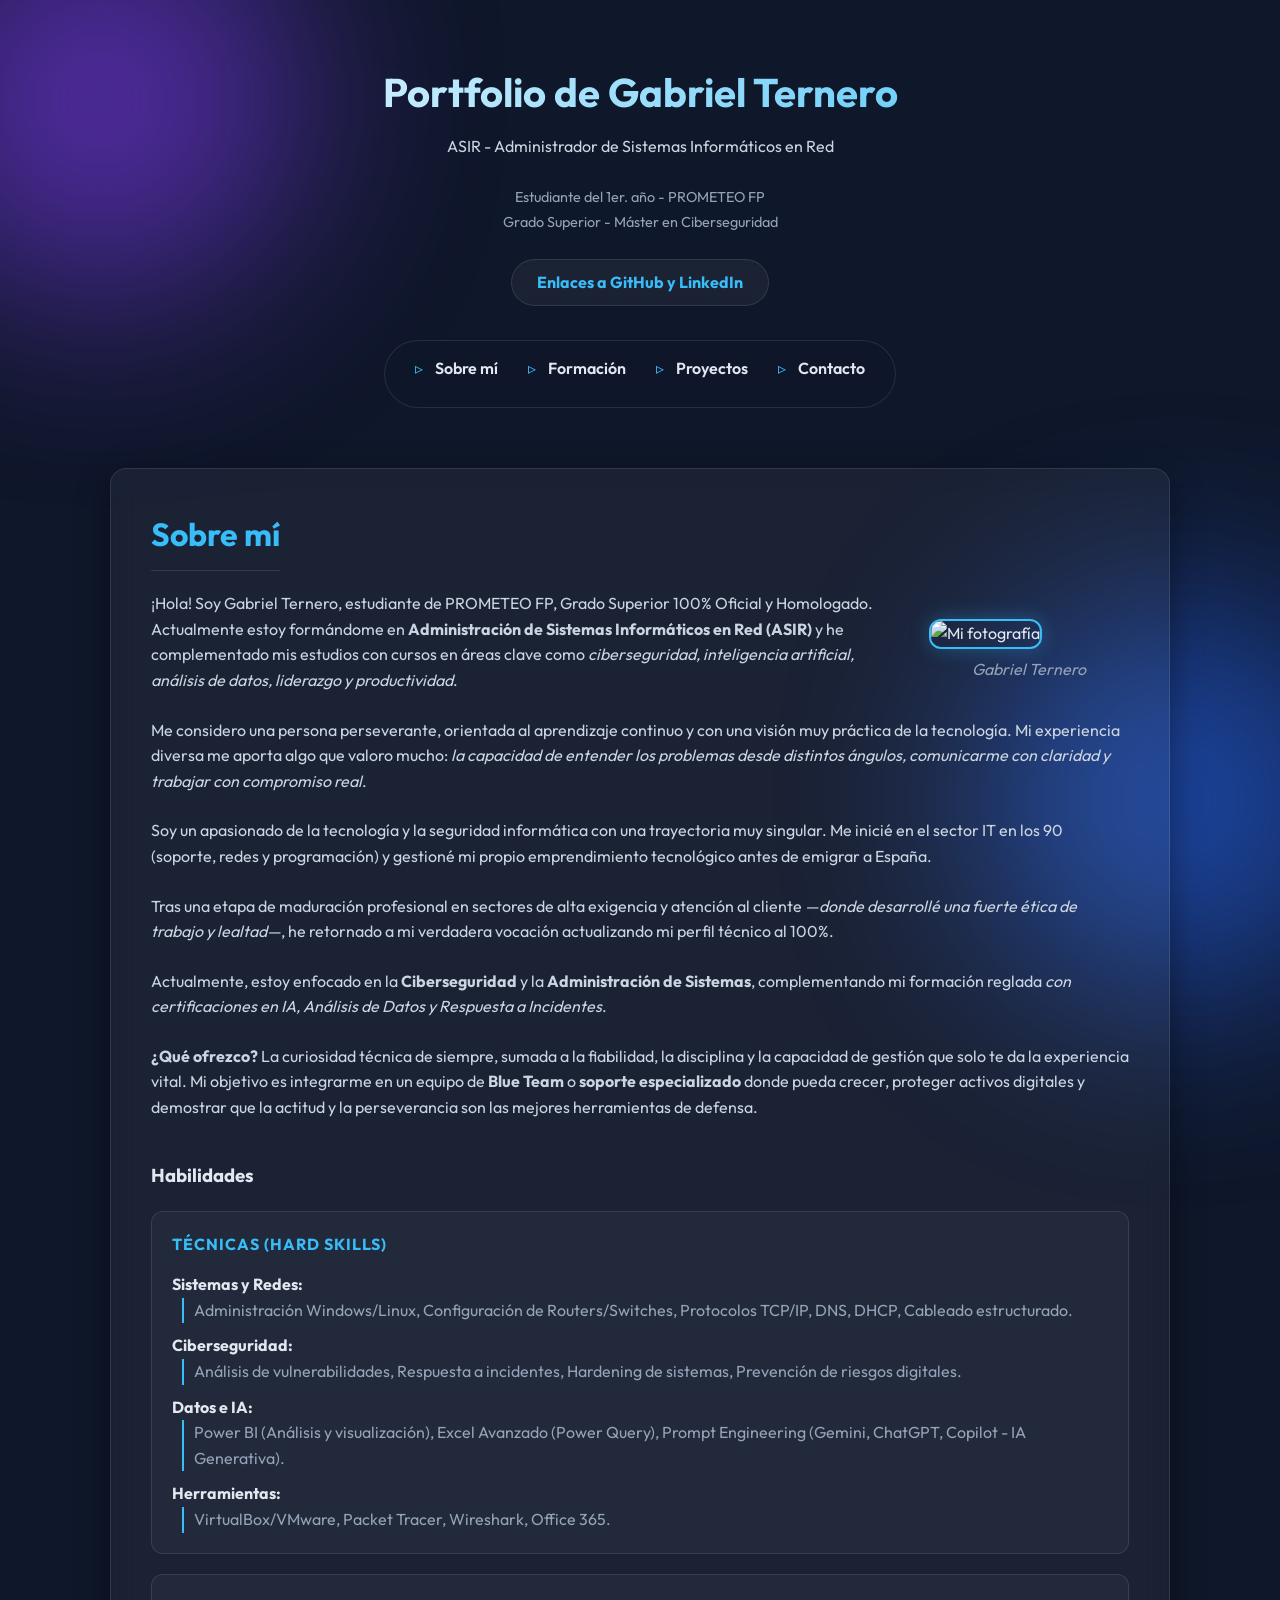
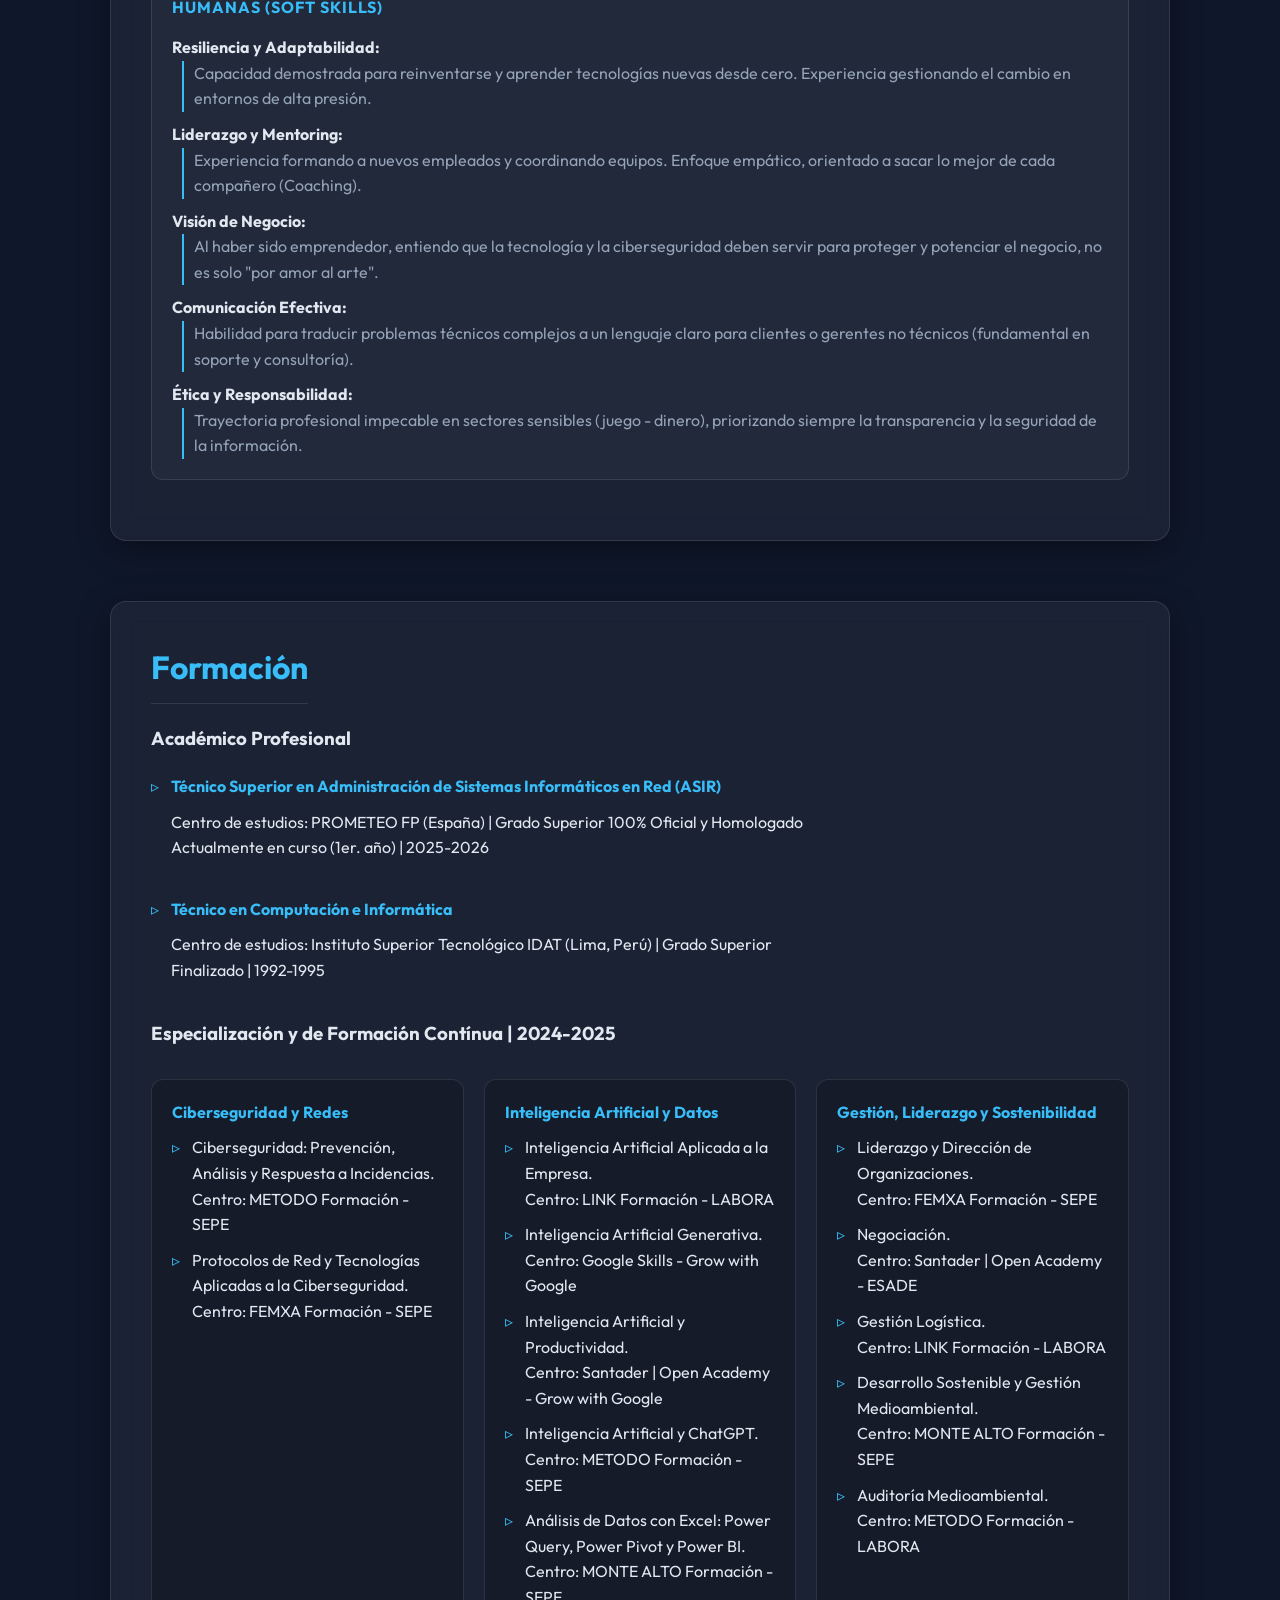
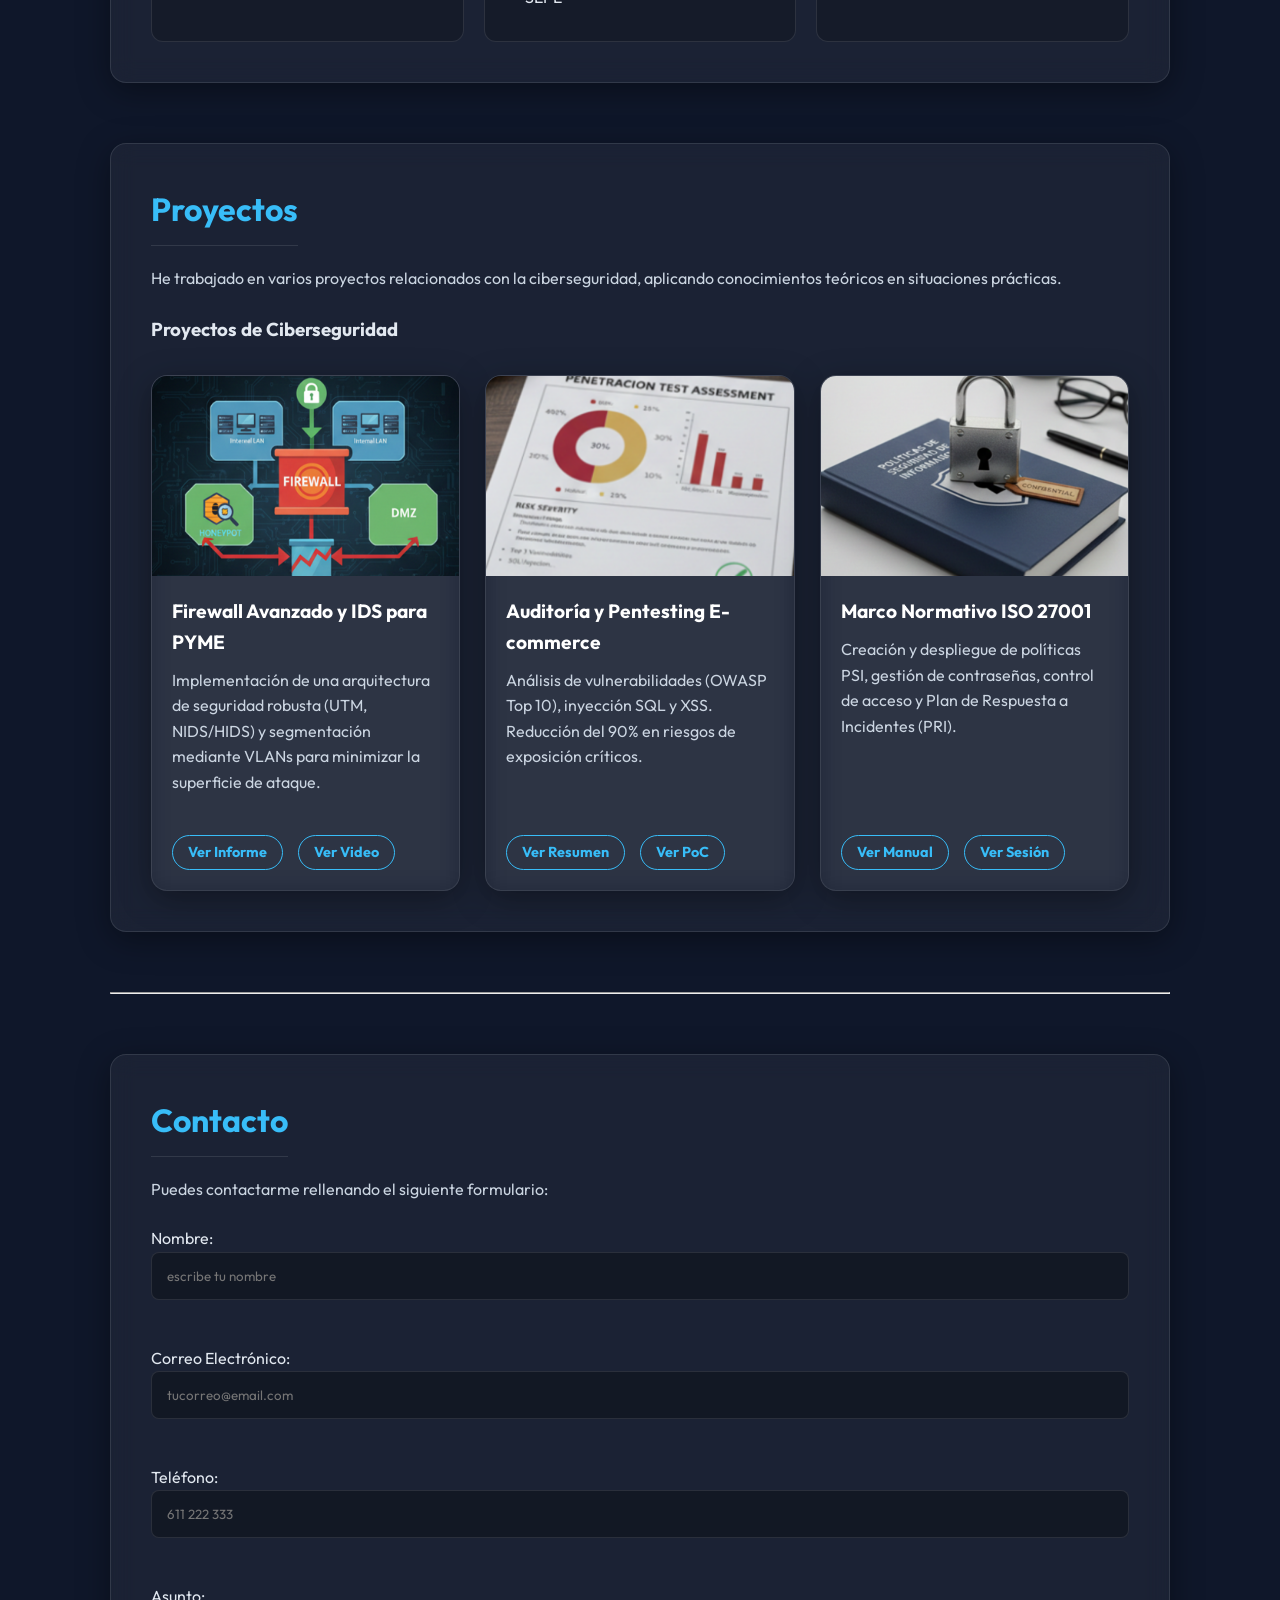
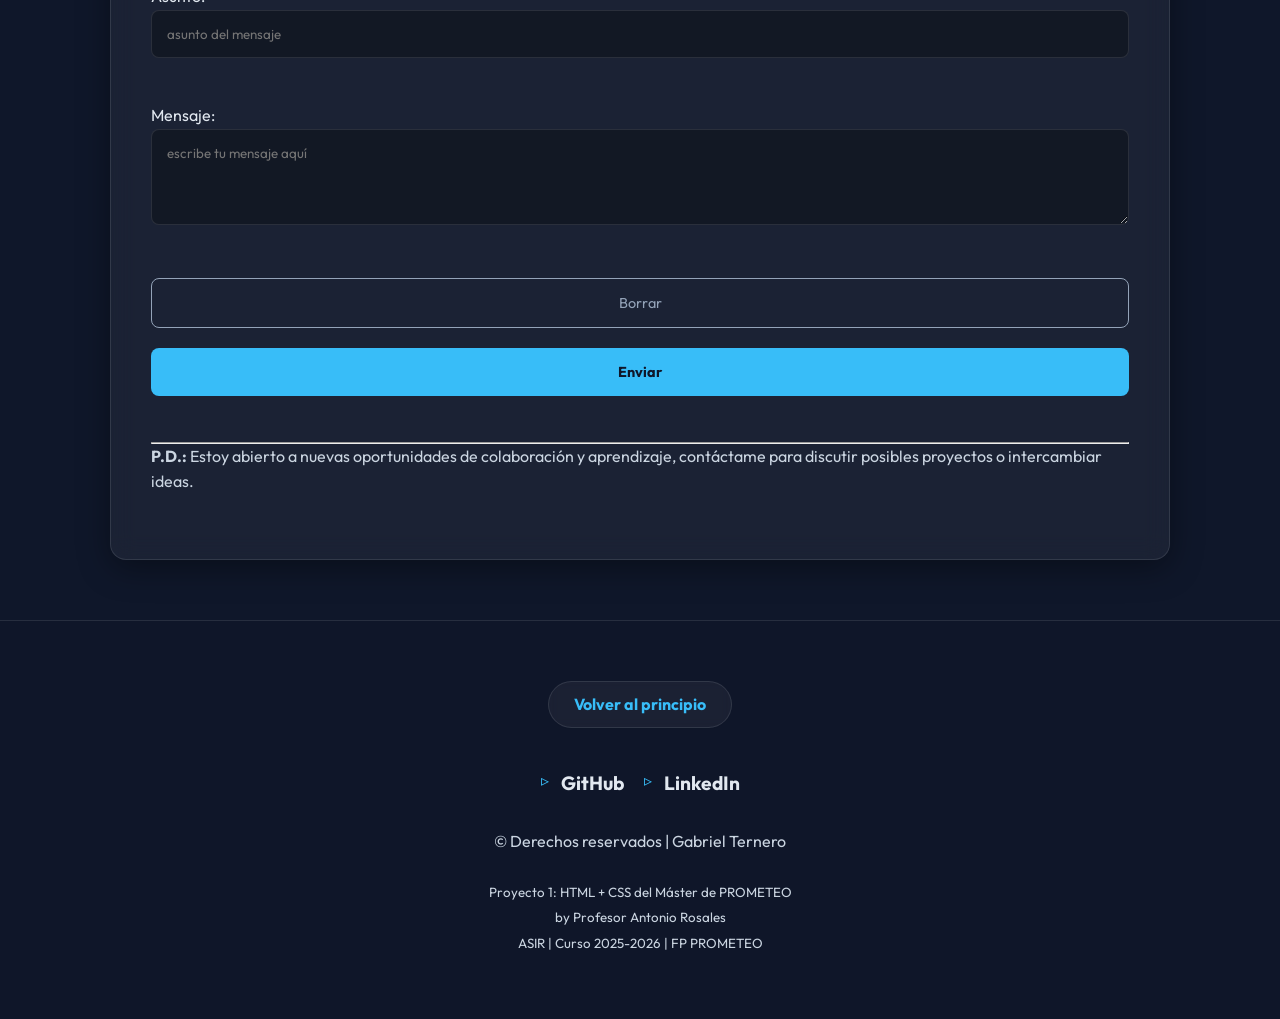
==== commit 12fef183: "re-estructurando" ====
--- a/index.html
+++ b/index.html
@@ -13,7 +13,8 @@
     <!-- Indica el autor del documento -->
     <meta name="copyright" content="Gabriel Ternero 2025">
     <!-- Derechos de autor del documento -->
-    <meta name="description" content="Proyecto: Portfolio Profesional de Gabriel Ternero">
+    <meta name="description"
+        content="Portfolio Profesional de Gabriel Ternero, Administrador de Sistemas Informáticos en Red (ASIR) especializado en Ciberseguridad e Inteligencia Artificial">
     <!-- Proporciona una breve descripción del contenido del documento para los motores de búsqueda -->
     <meta name="robots" content="index, follow">
     <!-- Indica a los motores de búsqueda que indexen la página y sigan los enlaces -->
@@ -21,7 +22,7 @@
     <!-- Enlaza un icono que se muestra en la pestaña del navegador -->
     <title>Gabriel Ternero | Portfolio Profesional</title>
     <!-- Título del documento que aparece en la pestaña del navegador -->
-    <link rel="stylesheet" href="./css/styles.css">
+    <link rel="stylesheet" href="./styles.css">
     <!-- Referencia al archivo "styles" CSS (estilos en CSS) -->
 </head>
 
@@ -47,21 +48,25 @@
                 </p>
             </div>
             <div>
-                <nav> <!-- Barra de navegación con enlaces a secciones específicas de la página -->
-                    <ul>
-                        <li>
-                            <a href="#sobre-mi">Sobre mí</a>
-                        </li>
-                        <li>
-                            <a href="#mi-formacion">Formación</a>
-                        </li>
-                        <li>
-                            <a href="#mis-proyectos">Proyectos</a>
-                        </li>
-                        <li>
-                            <a href="#contactar">Contacto</a>
-                        </li>
+                <nav class="navbar"> <!-- Barra de navegación con enlaces a secciones específicas de la página -->
+
+                    <button class="menu-toggle" aria-label="Abrir menú"> <!-- Botón para menú móvil -->
+
+                        <span></span>
+                        <span></span>
+                        <span></span>
+
+                    </button>
+
+                    <ul class="nav-list">
+
+                        <li><a href="#sobre-mi">Sobre mí</a></li>
+                        <li><a href="#mi-formacion">Formación</a></li>
+                        <li><a href="#mis-proyectos">Proyectos</a></li>
+                        <li><a href="#contactar">Contacto</a></li>
+
                     </ul>
+
                 </nav>
             </div>
         </header>
@@ -73,48 +78,49 @@
                 <section>
 
                     <h2 id="sobre-mi">Sobre mí</h2> <!-- Ancla sobre el encabezado de nivel 2 "Sobre mí" -->
+
                     <figure>
-                        <img src="./images/GabTShtml.JPG" alt="Mi fotografía" width="200">
+                        <img src="./images/GabTS.JPG" alt="Mi fotografía" width="200">
                         <!-- Mi imagen profesional -->
                         <figcaption>Gabriel Ternero</figcaption>
                     </figure>
                     <br>
-                    <p>Soy un informático de la <em>"vieja escuela"</em> con mentalidad de futuro. Mi pasión por la
-                        tecnología nació
-                        a principios de los 90, entre pantallas de MS-DOS, Windows 3.11, código en Pascal, C++ y el
-                        montaje
-                        de hardware desde
-                        cero. Esa curiosidad me llevó a emprender muy joven, creando y gestionando mi propio negocio de
-                        servicios de Internet en Perú, donde aprendí que la tecnología <i>no sirve de nada</i> si no
-                        soluciona
-                        problemas reales a las personas.</p>
-
-                    <p>La vida me trajo a España a comienzos del 2005 y, como muchos, tuve que reinventarme. Durante
-                        <b>casi
-                            dos décadas</b> en
-                        el sector servicios y hostelería, forjé una capacidad de trabajo inquebrantable, gestión de
-                        equipos
-                        y resolución de conflictos bajo presión. Sin embargo, mi <em>"código fuente"</em> seguía ahí.
+                    <p>¡Hola! Soy Gabriel Ternero, estudiante de PROMETEO FP, Grado Superior 100% Oficial y Homologado.
+                        Actualmente estoy formándome en <b>Administración de Sistemas Informáticos en Red (ASIR)</b> y
+                        he complementado mis estudios con cursos en áreas clave como <em>ciberseguridad, inteligencia
+                            artificial, análisis de datos, liderazgo y productividad</em>.</p>
+
+                    <p>Me considero una persona perseverante, orientada al aprendizaje continuo y con una visión muy
+                        práctica de la tecnología. Mi experiencia diversa me aporta algo que valoro mucho: <em>la
+                            capacidad de entender los problemas desde distintos ángulos, comunicarme con claridad y
+                            trabajar con compromiso real</em>.</p>
+
+                    <p>Soy un apasionado de la tecnología y la seguridad informática con una trayectoria muy singular.
+                        Me
+                        inicié en el sector IT en los 90 (soporte, redes y programación) y gestioné mi propio
+                        emprendimiento tecnológico antes de emigrar a España.</p>
+
+                    <p>Tras una etapa de maduración profesional en sectores de alta exigencia y atención al cliente
+                        <em>—donde desarrollé una fuerte ética de trabajo y lealtad—</em>, he retornado a mi verdadera
+                        vocación actualizando mi perfil técnico al 100%.
                     </p>
 
-                    <p>Hace un tiempo decidí que era hora de volver a casa: <b>a la tecnología</b>. Me he reciclado por
-                        completo
-                        cursando <b>ASIR</b> y especializándome intensivamente en Ciberseguridad e Inteligencia
-                        Artificial.
+                    <p>Actualmente, estoy enfocado en la <b>Ciberseguridad</b> y la <b>Administración de Sistemas</b>,
+                        complementando mi formación reglada <em>con certificaciones en IA, Análisis de Datos y Respuesta
+                            a Incidentes</em>.</p>
+
+                    <p><b>¿Qué ofrezco?</b> La curiosidad técnica de siempre, sumada a la fiabilidad, la disciplina y la
+                        capacidad de gestión que solo te da la experiencia vital. Mi objetivo es integrarme en un equipo
+                        de <b>Blue Team</b> o <b>soporte especializado</b> donde pueda crecer, proteger activos
+                        digitales y demostrar que la actitud y la perseverancia son las mejores herramientas de defensa.
                     </p>
 
-                    <p>Hoy, combino <b>la experiencia vital y la responsabilidad</b> de un profesional senior, con <b>la
-                            ilusión y las
-                            ganas de aprender</b> de un junior. Busco mi oportunidad en Ciberseguridad para proteger
-                        infraestructuras digitales, aportando no solo
-                        conocimientos técnicos actualizados, sino también la madurez de quien sabe lo que es trabajar
-                        duro
-                        para conseguir un objetivo.</p>
-
                     <div class="skills"> <!-- Caja de Habilidades -->
+
                         <h3>Habilidades</h3> <!-- Subtítulo habilidades -->
 
                         <div class="hard">
+
                             <h4>Técnicas (Hard Skills)</h4>
 
                             <dl> <!-- Lista de definiciones para las habilidades -->
@@ -137,7 +143,9 @@
                         </div>
 
                         <div class="soft">
+
                             <h4>Humanas (Soft Skills)</h4>
+
                             <dl>
                                 <dt><b>Resiliencia y Adaptabilidad:</b></dt>
                                 <dd>Capacidad demostrada para reinventarse y aprender tecnologías nuevas desde cero.
@@ -174,27 +182,36 @@
                 <section> <!-- Sección de Formación -->
 
                     <h2 id="mi-formacion">Formación</h2> <!-- Ancla sobre el encabezado de nivel 2 "Formación" -->
+
+                    <h3>Académico Profesional</h3>
+
                     <div class="academico"> <!-- Caja de Formación Académica -->
-                        <h3>Académico Profesional</h3>
                         <ul>
-                            <li><strong>Técnico Superior en Administración de Sistemas Informáticos en Red
-                                    (ASIR)</strong>
-                                <br>
+                            <li>
+                                <h4>Técnico Superior en Administración de Sistemas Informáticos en Red
+                                    (ASIR)</h4>
+
                                 Centro de estudios: PROMETEO FP (España) | Grado Superior 100% Oficial y Homologado <br>
                                 Actualmente en curso (1er. año) | 2025-2026
                             </li> <br>
 
-                            <li><strong>Técnico en Computación e Informática</strong> <br>
+                            <li>
+                                <h4>Técnico en Computación e Informática</h4>
+
                                 Centro de estudios: Instituto Superior Tecnológico IDAT (Lima, Perú) | Grado Superior
                                 <br>
                                 Finalizado | 1992-1995
                             </li> <br>
                         </ul>
                     </div>
+
+                    <h3>Especialización y de Formación Contínua | 2024-2025</h3>
+
                     <div class="especializacion"> <!-- Caja de Especialización -->
-                        <h3>Especialización y de Formación Contínua | 2024-2025</h3>
                         <div class="ciber"> <!-- Caja Ciberseguridad -->
+
                             <h4>Ciberseguridad y Redes</h4>
+
                             <ul>
                                 <li>
                                     Ciberseguridad: Prevención, Análisis y Respuesta a Incidencias. <br>
@@ -207,7 +224,9 @@
                             </ul>
                         </div>
                         <div class="iaDatos"> <!-- Caja IA y Datos -->
+
                             <h4>Inteligencia Artificial y Datos</h4>
+
                             <ul>
                                 <li>
                                     Inteligencia Artificial Aplicada a la Empresa. <br>
@@ -231,7 +250,9 @@
                             </ul>
                         </div>
                         <div class="gls"> <!-- Caja GLS -->
+
                             <h4>Gestión, Liderazgo y Sostenibilidad</h4>
+
                             <ul>
                                 <li>
                                     Liderazgo y Dirección de Organizaciones. <br>
@@ -261,210 +282,85 @@
 
             </div>
 
-            <div class="proyectos"> <!-- Caja general de Proyectos -->
-
+            <div class="proyectos"> <!--- Caja general de Proyectos -->
                 <section> <!-- Sección de Proyectos -->
 
-                    <h2 id="mis-proyectos">Proyectos</h2> <!-- Ancla sobre el encabezado de nivel 2 "Proyectos" -->
-                    <p> He trabajado en varios proyectos relacionados con la ciberseguridad, incluyendo la
-                        implementación de
-                        medidas de seguridad en redes, análisis de vulnerabilidades y desarrollo de políticas de
-                        seguridad.
-                        Estos proyectos me han permitido aplicar mis conocimientos teóricos en situaciones prácticas y
-                        mejorar
-                        mis habilidades técnicas. </p>
-
-                    <h3>Proyectos de Ciberseguridad</h3> <!-- Subtítulo para los proyectos -->
-
-                    <div class="ids"> <!-- Caja del Proyecto 1 -->
-                        <article> <!-- Cada proyecto está contenido en un artículo separado. -->
-                            <table> <!-- Tabla para organizar la imagen y el texto del proyecto. -->
-                                <tr>
-                                    <td>
-                                        <figure> <!-- Figura para la imagen del proyecto. -->
-                                            <img width="300" src="./images/proyecto_01.png"
-                                                alt="Diagrama de red segura">
-                                            <!-- Imagen del proyecto. -->
-                                            <figcaption>Red segura con firewall y
-                                                honeypot.</figcaption> <!-- Pie de foto para la imagen. -->
-                                        </figure>
-                                    </td>
-                                    <td>
-                                        <h4>Firewall Avanzado y Sistema de Detección de Intrusiones (IDS) para PYME</h4>
-
-                                        <p> Este proyecto se centró en la <b>implementación de una arquitectura de
-                                                seguridad
-                                                de
-                                                red
-                                                robusta</b> para una pequeña y mediana empresa. Se configuró un
-                                            <b>firewall
-                                                de
-                                                última generación</b> (UTM) con reglas de filtrado de paquetes basadas
-                                            en el
-                                            principio de mínimo privilegio. Además, se desplegó un <b>Sistema de
-                                                Detección
-                                                de
-                                                Intrusiones (IDS)</b> basado en red (NIDS) y uno basado en host (HIDS)
-                                            para
-                                            <b>monitorizar el tráfico</b> y alertar sobre patrones de ataque conocidos y
-                                            anomalías.
-                                        </p>
-
-                                        <p> Esto incluyó la <b>segmentación de la red</b> (LAN de empleados, DMZ, y red
-                                            de
-                                            invitados) mediante VLANs para contener posibles brechas de seguridad y
-                                            <b>minimizar
-                                                la
-                                                superficie de ataque</b>.
-                                        </p>
-
-                                        <p><strong>Detalles:</strong> <a href="#" target="_blank">Ver Informe Técnico
-                                                Completo</a>
-                                        </p>
-
-                                        <p><strong>Video:</strong> <a href="#" target="_blank">Demostración de
-                                                Configuración
-                                                y
-                                                Alerta</a></p>
-                                    </td>
-                                </tr>
-                            </table>
+                    <h2 id="mis-proyectos">Proyectos</h2>
+
+                    <p class="intro-proyectos">He trabajado en varios proyectos relacionados con la ciberseguridad,
+                        aplicando conocimientos teóricos en situaciones prácticas.</p>
+                    <!-- Introducción a los proyectos -->
+
+                    <h3>Proyectos de Ciberseguridad</h3>
+
+                    <div class="grid-proyectos"> <!-- Contenedor de la cuadrícula de proyectos -->
+
+                        <article class="card glass"> <!-- Tarjeta de proyecto con efecto glassmorphism -->
+                            <figure>
+                                <img src="./images/proyecto_01.png" alt="Diagrama de red segura">
+                                <figcaption>Red segura con firewall y honeypot</figcaption>
+                            </figure>
+                            <div class="card-content"> <!-- Contenido de la tarjeta -->
+
+                                <h4>Firewall Avanzado y IDS para PYME</h4>
+
+                                <p>Implementación de una arquitectura de seguridad robusta (UTM, NIDS/HIDS) y
+                                    segmentación mediante VLANs para minimizar la superficie de ataque.</p>
+                                <div class="card-links"> <!-- Enlaces relacionados con el proyecto -->
+                                    <a href="#" target="_blank">Ver Informe</a>
+                                    <a href="#" target="_blank">Ver Video</a>
+                                </div>
+                            </div>
                         </article>
+
+                        <article class="card glass">
+                            <figure>
+                                <img src="./images/proyecto_02.png" alt="Informe de pentesting">
+                                <figcaption>Informe de pentesting</figcaption>
+                            </figure>
+                            <div class="card-content">
+
+                                <h4>Auditoría y Pentesting E-commerce</h4>
+
+                                <p>Análisis de vulnerabilidades (OWASP Top 10), inyección SQL y XSS. Reducción del 90%
+                                    en riesgos de exposición críticos.</p>
+                                <div class="card-links">
+                                    <a href="#" target="_blank">Ver Resumen</a>
+                                    <a href="#" target="_blank">Ver PoC</a>
+                                </div>
+                            </div>
+                        </article>
+
+                        <article class="card glass">
+                            <figure>
+                                <img src="./images/proyecto_03.png" alt="Manual de políticas">
+                                <figcaption>Políticas de Seguridad (PSI)</figcaption>
+                            </figure>
+                            <div class="card-content">
+
+                                <h4>Marco Normativo ISO 27001</h4>
+
+                                <p>Creación y despliegue de políticas PSI, gestión de contraseñas, control de acceso y
+                                    Plan de Respuesta a Incidentes (PRI).</p>
+                                <div class="card-links">
+                                    <a href="#" target="_blank">Ver Manual</a>
+                                    <a href="#" target="_blank">Ver Sesión</a>
+                                </div>
+                            </div>
+                        </article>
+
                     </div>
-
-                    <hr>
-
-                    <div class="segu"> <!-- Caja del Proyecto 2 -->
-                        <article>
-                            <table>
-                                <tr>
-                                    <td>
-                                        <h4>Auditoría de Seguridad y Análisis de Vulnerabilidades Web para Plataforma
-                                            E-commerce
-                                        </h4>
-
-                                        <p> Se realizó un <b>análisis de vulnerabilidades y una prueba de penetración
-                                                (pentesting)</b>
-                                            de caja negra y caja gris sobre una plataforma de comercio electrónico. El
-                                            objetivo
-                                            fue
-                                            identificar y mitigar fallos de seguridad críticos siguiendo las directrices
-                                            de
-                                            <b>OWASP
-                                                Top 10</b>.
-                                        </p>
-
-                                        <p> Las tareas incluyeron la <b>explotación controlada</b> de vulnerabilidades
-                                            como
-                                            <b>Inyección SQL</b>,
-                                            <b>Cross-Site Scripting (XSS)</b> y configuraciones erróneas del servidor.
-                                            El
-                                            resultado
-                                            fue
-                                            un <b>informe detallado con el nivel de riesgo</b> de cada vulnerabilidad y
-                                            <b>recomendaciones específicas</b> de remediación, logrando una reducción
-                                            del
-                                            <b>90%</b>
-                                            en los riesgos de
-                                            exposición críticos.
-                                        </p>
-
-                                        <p><strong>Detalles:</strong> <a href="#" target="_blank">Acceder al Resumen
-                                                Ejecutivo
-                                                de la
-                                                Auditoría</a></p>
-
-                                        <p><strong>Video:</strong> <a href="#" target="_blank">Video de Prueba de
-                                                Concepto
-                                                (PoC)
-                                                de
-                                                XSS Mitigado</a></p>
-                                    </td>
-                                    <td>
-                                        <figure>
-                                            <img width="300" src="./images/proyecto_02.png" alt="Informe de pentesting">
-                                            <figcaption>Informe de pentesting con gráficos de riesgo</figcaption>
-                                        </figure>
-                                    </td>
-                                </tr>
-                            </table>
-                        </article>
-                    </div>
-
-                    <hr>
-
-                    <div class="desa"> <!-- Caja del Proyecto 3 -->
-                        <article>
-                            <table>
-                                <tr>
-                                    <td>
-                                        <figure>
-                                            <img width="300" src="./images/proyecto_03.png"
-                                                alt="Manual de políticas de seguridad">
-                                            <figcaption>Manual de políticas con un candado</figcaption>
-                                        </figure>
-                                    </td>
-                                    <td>
-                                        <h4>Desarrollo e Implementación del Marco de Políticas de Seguridad de la
-                                            Información
-                                            (PSI)
-                                        </h4>
-
-                                        <p> Este proyecto consistió en la <b>creación y despliegue de un conjunto
-                                                integral
-                                                de
-                                                Políticas de
-                                                Seguridad de la Información (PSI)</b>, alineadas con los estándares
-                                            <b>ISO
-                                                27001</b>
-                                            y las
-                                            regulaciones
-                                            de protección de datos (ej., GDPR/LOPDGDD). Se diseñaron políticas clave,
-                                            incluyendo
-                                            la
-                                            <b>Política
-                                                de Gestión de Contraseñas</b>, la <b>Política de Control de Acceso</b> y
-                                            el
-                                            <b>Plan
-                                                de
-                                                Respuesta a
-                                                Incidentes (PRI)</b>.
-                                        </p>
-                                        <p> La implementación incluyó <b>sesiones de capacitación obligatorias</b> para
-                                            todo
-                                            el
-                                            personal
-                                            y la
-                                            integración de las políticas con las herramientas de gestión de identidad y
-                                            acceso
-                                            (IAM)
-                                            de la
-                                            organización. </p>
-
-                                        <p><strong>Detalles:</strong> <a href="#" target="_blank">Consultar Índice del
-                                                Manual de
-                                                Políticas</a></p>
-
-                                        <p><strong>Video:</strong> <a href="#" target="_blank">Clip de la Sesión de
-                                                Concienciación
-                                                sobre Phishing</a></p>
-                                    </td>
-                                </tr>
-                            </table>
-                        </article>
-                    </div>
-
                 </section>
-
             </div>
 
             <hr>
 
             <div class="contacto"> <!-- Caja del Contacto-->
 
-                <section>
+                <section> <!-- Sección de Contacto -->
 
                     <h2 id="contactar">Contacto</h2><!-- Ancla sobre el encabezado de nivel 2 "Contacto" -->
+
                     <p> Puedes contactarme rellenando el siguiente formulario: </p>
                     <div>
                         <form> <!-- Inicio del formulario de contacto. -->
@@ -492,14 +388,10 @@
                     </div>
                     <br>
                     <hr>
-                    <p><strong>P.D.:</strong> Estoy abierto a nuevas oportunidades de colaboración y aprendizaje,
+                    <p><b>P.D.:</b> Estoy abierto a nuevas oportunidades de colaboración y aprendizaje,
                         contáctame
                         para discutir posibles proyectos o intercambiar ideas.
                     </p>
-                    <p class="linkProf">
-                        <a href="#principio">Volver al principio</a>
-                    </p>
-
                 </section>
 
             </div>
@@ -507,6 +399,10 @@
         </main>
 
         <footer id="enlaces"> <!--- Pie de página del documento -->
+
+            <p class="linkProf">
+                <a href="#principio">Volver al principio</a>
+            </p>
 
             <div class="links"> <!-- Caja del pie de página -->
                 <ul>
@@ -519,15 +415,33 @@
                 </ul>
             </div>
 
-            <p>Derechos reservados &copy; Gabriel Ternero</p>
-            <p><small>Lenguaje de Marcas y Sistemas de Gestión de la Información <br>
-                    by Profesora Olga Moreno<br>
+            <p>&copy; Derechos reservados | Gabriel Ternero</p>
+            <p><small>Proyecto 1: HTML + CSS del Máster de PROMETEO<br>
+                    by Profesor Antonio Rosales<br>
                     ASIR | Curso 2025-2026 | FP PROMETEO</small></p>
 
         </footer>
 
     </div>
 
+    <script> // Script para el menú de navegación responsive
+        const menuToggle = document.querySelector('.menu-toggle'); // Selecciona el botón del menú
+        const navList = document.querySelector('.nav-list'); // Selecciona la lista de navegación
+
+        menuToggle.addEventListener('click', () => { // Evento de clic en el botón del menú
+            navList.classList.toggle('active');
+            menuToggle.classList.toggle('open');
+        });
+
+        // Cerrar menú al hacer clic en un enlace
+        document.querySelectorAll('.nav-list a').forEach(link => { // Selecciona todos los enlaces de la lista de navegación
+            link.addEventListener('click', () => { // Evento de clic en cada enlace
+                navList.classList.remove('active');
+                menuToggle.classList.remove('open');
+            });
+        });
+    </script>
+
 </body>
 
 </html>
--- a/styles.css
+++ b/styles.css
@@ -0,0 +1,690 @@
+@import url("https://fonts.googleapis.com/css2?family=Outfit:wght@300;400;600;700&display=swap");
+/* Importamos la fuente 'Outfit' desde Google Fonts */
+
+/* 1. VARIABLES Y CONFIGURACIÓN */
+:root {
+    --bg-dark: #0f172a;
+    /* Azul muy oscuro de fondo */
+    --bg-medium: rgba(15, 23, 42, 0.8);
+    /* Azul oscuro semi-transparente para capas intermedias */
+    --glass-bg: rgba(255, 255, 255, 0.05);
+    /* Blanco muy transparente */
+    --glass-border: rgba(255, 255, 255, 0.1);
+    /* Borde sutil para el efecto cristal */
+    --glass-shadow: 0 8px 32px 0 rgba(0, 0, 0, 0.37);
+    /* Sombra para dar profundidad */
+
+    --text-main: #e2e8f0;
+    /* Blanco opaco para el texto principal */
+    --text-muted: #94a3b8;
+    /* Gris azulado */
+    --text-smoke: #cbd5e1;
+    /* Gris claro para el texto secundario */
+    --accent: #38bdf8;
+    /* Azul cian brillante */
+    --accent-hover: #0ea5e9;
+    /* Azul cian más oscuro para el hover */
+
+    --gradient-blob-1: #7c3aed;
+    /* Violeta */
+    --gradient-blob-2: #2563eb;
+    /* Azul */
+}
+
+* {
+    /* Reseteo básico y configuración global */
+    margin: 0;
+    padding: 0;
+    box-sizing: border-box;
+    /* Para que el padding no afecte al tamaño total */
+    cursor: default !important;
+    /* Cursor por defecto (quito la manito del maouse para los links)*/
+    /* Si se requiere restaurar (que cambie a "manito" en los enlaces, se elimina esa línea */
+}
+
+html {
+    scroll-behavior: smooth;
+    /* Desplazamiento suave al hacer clic en enlaces de navegación */
+}
+
+body {
+    font-family: 'Outfit', sans-serif;
+    /* Uso una fuente moderna o en su defecto la sans-serif */
+    background-color: var(--bg-dark);
+    /* Fondo oscuro sólido para un mejor contraste con el efecto cristal */
+    color: var(--text-main);
+    /* Color de texto principal */
+    line-height: 1.6;
+    /* Para mejor legibilidad */
+    overflow-x: hidden;
+    /* Evita el scroll horizontal causado por los blobs animados */
+    position: relative;
+    /* Para posicionar los blobs de fondo */
+}
+
+/* Fondo abstracto animado (Blobs de color detrás del cristal) */
+body::before,
+body::after {
+    content: '';
+    /* Elementos vacíos para los blobs de fondo */
+    position: fixed;
+    /* Fijo para que se mantengan en su lugar al hacer scroll */
+    width: 400px;
+    height: 400px;
+    border-radius: 50%;
+    filter: blur(100px);
+    /* Ese desenfoque es el que "crea el ambiente" */
+    z-index: -1;
+    /* Detrás de todo el contenido */
+    opacity: 0.6;
+    /* Opacidad para que no sean demasiado intrusivos */
+    animation: blobAnimation 20s infinite;
+    /* Animación suave y lenta */
+}
+
+/* Blob Violeta */
+body::before {
+    background: var(--gradient-blob-1);
+    top: -100px;
+    left: -100px;
+}
+
+/* Blob Azul */
+body::after {
+    background: var(--gradient-blob-2);
+    bottom: -100px;
+    right: -100px;
+}
+
+/* 2. CLASES (Estilo Cristal) */
+.glass,
+.sobreMi,
+.formacion,
+.proyectos,
+.contacto {
+    background: var(--glass-bg);
+    /* Fondo semi-transparente para el efecto cristal */
+    backdrop-filter: blur(12px);
+    /* Efecto de vidrio esmerilado */
+    -webkit-backdrop-filter: blur(12px);
+    /* Soporte Safari y Edge */
+    border: 1px solid var(--glass-border);
+    /* Borde sutil para definir el cristal */
+    border-radius: 16px;
+    box-shadow: var(--glass-shadow);
+}
+
+/* Contenedores principales */
+main {
+    max-width: 1100px;
+    /* Ancho máximo para evitar que el contenido se extienda demasiado en pantallas grandes */
+    margin: 40px auto;
+    /* Margen superior e inferior a 40px y centrado automático */
+    padding: 0 20px;
+    /* Espacio lateral de 20px */
+    display: flex;
+    /* Usamos flexbox para organizar las secciones principales */
+    flex-direction: column;
+    /* Las secciones se apilan verticalmente */
+    gap: 60px;
+    /* Separación entre grandes bloques */
+}
+
+/* 3. HEADER Y NAV */
+header {
+    text-align: center;
+    padding: 60px 20px 10px 20px;
+    /* Espacio de 40px arriba, 20px derecha, 10px abajo y 20px izquierda */
+    margin-bottom: 20px;
+    /* Espacio debajo del header para separar del contenido */
+}
+
+.linkProf a {
+    display: inline-block;
+    /* Para que el enlace se comporte como un bloque y podamos aplicar padding */
+    text-decoration: none;
+    /* Quitamos el subrayado */
+    background: var(--glass-bg);
+    /* Fondo tipo cristal */
+    color: var(--accent);
+    /* Usamos el azul cian del diseño */
+    padding: 10px 25px;
+    border-radius: 50px;
+    border: 1px solid var(--glass-border);
+    /* Borde sutil para el efecto cristal */
+    backdrop-filter: blur(5px);
+    /* Un poco de desenfoque para el botón */
+    font-weight: bold;
+    transition: all 0.3s ease;
+}
+
+.linkProf a:hover {
+    background: rgba(56, 189, 248, 0.2);
+    /* Un leve brillo azul */
+    color: #fff;
+    border-color: var(--accent);
+    /* Borde más brillante al hacer hover */
+    transform: translateY(-2px);
+    /* Pequeño levantamiento al hacer hover */
+}
+
+h1 {
+    font-size: 2.5rem;
+    background: linear-gradient(to right, #fff, var(--accent));
+    /* Degradado para el título */
+    background-clip: text;
+    /* Clipa el fondo al texto */
+    -webkit-background-clip: text;
+    /* Soporte Safari y Edge */
+    -webkit-text-fill-color: transparent;
+    /* Se ve el texto con el degradado */
+    margin-bottom: 10px;
+}
+
+.infoProf small {
+    color: var(--text-muted);
+    /* Color gris azulado para el texto secundario */
+    font-size: 0.9em;
+}
+
+/* Navegación */
+.navbar {
+    display: flex;
+    /* Usamos flexbox para centrar el menú */
+    justify-content: center;
+    /* Centramos horizontalmente */
+    padding: 10px 0;
+}
+
+.nav-list {
+    list-style: none;
+    /* Quitamos los puntos de la lista */
+    display: flex;
+    gap: 30px;
+    background: var(--bg-medium);
+    /* Fondo algo más opaco y transparente para el menú */
+    padding: 15px 30px;
+    border-radius: 50px;
+    border: 1px solid var(--glass-border);
+    backdrop-filter: blur(10px);
+    /* Efecto cristal */
+}
+
+.nav-list a {
+    text-decoration: none;
+    /* Quitamos el subrayado */
+    color: var(--text-main);
+    font-weight: 600;
+    transition: color 0.3s;
+}
+
+.nav-list a:hover {
+    color: var(--accent);
+    /* Efecto hover azul brillante */
+}
+
+/* Botón Hamburguesa (no se ve en el PC) */
+.menu-toggle {
+    display: none;
+    /* Se muestra solo en móvil con media query */
+    background: none;
+    /* Sin fondo para el botón */
+    border: none;
+    flex-direction: column;
+    gap: 5px;
+}
+
+/* Las tres líneas del botón hamburguesa */
+.menu-toggle span {
+    display: block;
+    /* Cada línea es un bloque */
+    width: 25px;
+    /* Ancho de las líneas */
+    height: 3px;
+    background-color: var(--text-main);
+    border-radius: 3px;
+    transition: 0.3s;
+}
+
+/* 4. SECCIÓN "Sobre mí" */
+.sobreMi {
+    padding: 40px;
+    /* Espacio interno para que el contenido no toque los bordes del cristal */
+}
+
+/* Mi imagen flotante pero moderna */
+.sobreMi figure {
+    float: right;
+    /* Imagen flotante a la derecha */
+    width: 200px;
+    /* Ancho fijo para la imagen */
+    margin-top: 110px;
+    /* Para que la imagen quede alineada con el título */
+    margin-left: 30px;
+    margin-bottom: 10px;
+    position: relative;
+}
+
+.sobreMi img {
+    width: 100%;
+    /* La imagen ocupa todo el ancho del contenedor */
+    border-radius: 12px;
+    border: 2px solid var(--accent);
+    /* Borde azul cian para destacar la imagen */
+    box-shadow: 0 0 20px rgba(56, 189, 248, 0.3);
+    /* Resplandor azul cian */
+}
+
+/* Mi nombre al pie de la foto, centrado y estilizado */
+.sobreMi figcaption {
+    text-align: center;
+    color: var(--text-muted);
+    font-style: italic;
+    margin-top: 8px;
+}
+
+/* Títulos */
+h2 {
+    color: var(--accent);
+    /* Azul cian para los títulos de las secciones */
+    font-size: 2rem;
+    margin-bottom: 20px;
+    border-bottom: 1px solid var(--glass-border);
+    /* Línea sutil debajo del título */
+    padding-bottom: 10px;
+    display: inline-block;
+    /* Para que el borde solo ocupe el ancho del texto (la parte de abajo como subarayado) */
+}
+
+p {
+    margin-bottom: 1.5rem;
+    /* Espacio entre párrafos para mejorar la legibilidad */
+    color: var(--text-smoke);
+    /* Gris claro para lectura */
+}
+
+/* Skills (Habilidades) */
+.skills {
+    margin-top: 40px;
+    /* Separación entre la sección de "Sobre mí" y "Habilidades" */
+}
+
+.skills h3 {
+    margin-bottom: 20px;
+    color: var(--text-main);
+}
+
+.hard,
+.soft {
+    background: rgba(255, 255, 255, 0.03);
+    /* Ligeramente más claro que el fondo */
+    padding: 20px;
+    border-radius: 12px;
+    margin-bottom: 20px;
+    border: 1px solid var(--glass-border);
+    /* Borde sutil para el efecto cristal */
+    transition: transform 0.3s, border-color 0.3s;
+    /* Transición suave para el hover */
+
+}
+
+.hard:hover,
+.soft:hover {
+    transform: translateY(-5px);
+    /* Pequeño levantamiento al hacer hover */
+    box-shadow: 0 15px 30px rgba(0, 0, 0, 0.5);
+    /* Sombra más intensa al hacer hover */
+    border-color: var(--accent);
+    /* Borde más brillante al hacer hover */
+}
+
+.hard h4,
+.soft h4 {
+    color: var(--accent);
+    margin-bottom: 15px;
+    text-transform: uppercase;
+    /* Mayúsculas para los subtítulos de habilidades */
+    letter-spacing: 1px;
+}
+
+dt {
+    color: var(--text-main);
+    /* Color blanco opaco para los nombres de las habilidades */
+    font-weight: bold;
+    margin-top: 10px;
+}
+
+dd {
+    color: var(--text-muted);
+    /* Gris azulado para las descripciones de habilidades */
+    margin-left: 10px;
+    border-left: 2px solid var(--accent);
+    padding-left: 10px;
+}
+
+/* 5. SECCIÓN "Formación y Especialización" */
+.formacion {
+    padding: 40px;
+}
+
+.formacion h3 {
+    margin-bottom: 20px;
+    color: var(--text-main);
+}
+
+.formacion h4 {
+    color: var(--accent);
+    margin-bottom: 10px;
+}
+
+.especializacion {
+    display: flex;
+    /* Flexbox para organizar las especializaciones en una fila */
+    flex-wrap: wrap;
+    /* Permite que las especializaciones se ajusten a la siguiente línea en pantallas pequeñas */
+    gap: 20px;
+    /* Espacio entre las especializaciones */
+    margin-top: 30px;
+}
+
+.ciber,
+.iaDatos,
+.gls {
+    flex: 1 1 300px;
+    /* Crece, se encoge y tiene un ancho base de 300px (responsive)*/
+    background: rgba(0, 0, 0, 0.2);
+    /* Fondo más oscuro para destacar */
+    padding: 20px;
+    border-radius: 12px;
+    border: 1px solid var(--glass-border);
+    transition: transform 0.3s, border-color 0.3s;
+}
+
+.ciber:hover,
+.iaDatos:hover,
+.gls:hover {
+    transform: translateY(-5px);
+    box-shadow: 0 15px 30px rgba(0, 0, 0, 0.5);
+    border-color: var(--accent);
+}
+
+ul li {
+    list-style: none;
+    margin-bottom: 10px;
+    position: relative;
+    padding-left: 20px;
+}
+
+/* Agregamos un icono personalizado antes de cada elemento de la lista */
+ul li::before {
+    content: '▹';
+    color: var(--accent);
+    position: absolute;
+    left: 0;
+}
+
+/* 6. SECCIÓN "Proyectos" */
+.proyectos {
+    padding: 40px;
+}
+
+.grid-proyectos {
+    display: grid;
+    /* Grid automático */
+    grid-template-columns: repeat(auto-fit, minmax(300px, 1fr));
+    /* Cada tarjeta tiene un ancho mínimo de 300px y se puede ajustar al espacio disponible */
+    gap: 25px;
+    margin-top: 30px;
+}
+
+/* Las tarjetas heredan el efecto glass pero lo reforzamos */
+.card {
+    background: rgba(255, 255, 255, 0.03);
+    overflow: hidden;
+    /* Para que la imagen no se salga al hacer zoom, se oculta el exceso */
+    transition: transform 0.3s ease;
+    display: flex;
+    flex-direction: column;
+    /* Para que el contenido se apilen en vertical */
+}
+
+.card:hover {
+    transform: translateY(-10px);
+    box-shadow: 0 15px 30px rgba(0, 0, 0, 0.5);
+    border-color: var(--accent);
+}
+
+.card figure {
+    height: 200px;
+    /* Altura fija para las imágenes de los proyectos */
+    overflow: hidden;
+}
+
+.card img {
+    width: 100%;
+    /* 100% del ancho del contenedor */
+    height: 100%;
+    /* 100% de la altura del contenedor */
+    object-fit: cover;
+    /* Recorta la imagen para llenar el espacio */
+    transition: transform 0.5s;
+    /* Transición suave para el efecto zoom */
+}
+
+.card:hover img {
+    transform: scale(1.1);
+    /* Efecto zoom al pasar el ratón */
+}
+
+.card-content {
+    padding: 20px;
+    display: flex;
+    flex-direction: column;
+    /* Para que el contenido se apilen en vertical */
+    flex-grow: 1;
+    /* Para que el contenido ocupe todo el espacio disponible */
+}
+
+.card h4 {
+    color: #fff;
+    /* Color blanco del título de cada proyecto, para destacar sobre el fondo oscuro */
+    margin-bottom: 10px;
+    font-size: 1.2rem;
+}
+
+.card-links {
+    margin-top: auto;
+    /* Empuja los enlaces (tipo botones) hacia el final del contenido */
+    padding-top: 15px;
+    display: flex;
+    gap: 15px;
+    /* Espacio entre los enlaces */
+}
+
+.card-links a {
+    color: var(--accent);
+    text-decoration: none;
+    font-size: 0.9em;
+    font-weight: bold;
+    border: 1px solid var(--accent);
+    padding: 5px 15px;
+    border-radius: 20px;
+    /* Botones redondeados */
+    transition: background 0.3s, color 0.3s;
+    /* Transición suave para el hover */
+}
+
+.card-links a:hover {
+    background: var(--accent);
+    color: var(--bg-dark);
+}
+
+/* 7. SECCIÓN "Contacto" */
+.contacto {
+    padding: 40px;
+}
+
+input,
+textarea {
+    width: 100%;
+    background: rgba(0, 0, 0, 0.3);
+    border: 1px solid var(--glass-border);
+    padding: 15px;
+    color: #fff;
+    border-radius: 8px;
+    margin-bottom: 20px;
+    font-family: inherit;
+    /* Para que el texto dentro de los inputs use la misma fuente que el resto del sitio */
+}
+
+input:focus,
+textarea:focus {
+    outline: none;
+    /* Quitamos el borde de enfoque predeterminado */
+    border-color: var(--accent);
+    background: rgba(0, 0, 0, 0.5);
+}
+
+input[type="submit"] {
+    background: var(--accent);
+    /* Botón con el color cyan */
+    color: var(--bg-dark);
+    /* Texto oscuro para el contraste */
+    font-size: 0.9rem;
+    font-weight: bold;
+    border: none;
+    transition: filter 0.3s;
+    /* Transición suave para el efecto de brillo */
+}
+
+input[type="submit"]:hover {
+    filter: brightness(1.3);
+    /* Efecto de brillo al hacer hover en el botón de envío */
+}
+
+input[type="reset"] {
+    background: transparent;
+    /* Botón transparente para borrar */
+    border: 1px solid var(--text-muted);
+    color: var(--text-muted);
+    font-size: 0.9rem;
+}
+
+/* 8. SECCIÓN "Footer" */
+footer {
+    text-align: center;
+    padding: 60px 10px 40px 10px; /* Amplio espacio para el footer */
+    border-top: 1px solid var(--glass-border);
+    margin-top: 60px; /* Separación entre el contenido y el footer */
+    background: var(--bg-medium);
+}
+
+.links ul {
+    display: flex;
+    justify-content: center;
+    gap: 20px;
+    list-style: none;
+    margin-top: 40px;
+    margin-bottom: 20px;
+}
+
+.links a {
+
+    color: var(--text-main);
+    text-decoration: none;
+    font-size: 1.2rem;
+    font-weight: bold;
+}
+
+.links a:hover {
+    color: var(--accent);
+    transition: color 0.3s;
+
+}
+
+/* 9. MEDIA QUERIES */
+
+/* Ajustes para móviles, máximo 768px */
+@media (max-width: 768px) {
+
+    /* Ajustes generales */
+    main {
+        padding: 0 10px;
+    }
+
+    /* Menú Móvil Activo */
+    .menu-toggle {
+        display: flex;
+        /* Mostrar botón hamburguesa */
+        position: fixed;
+        /* Fijo para que siempre esté visible */
+        top: 20px;
+        /* Posición en la esquina superior --- */
+        right: 20px;
+        /* --- derecha */
+        z-index: 200;
+        /* Por encima del menú */
+        background: rgba(15, 23, 42, 0.9);
+        padding: 10px;
+        border-radius: 8px;
+    }
+
+    /* Animación del botón al abrir */
+    .menu-toggle.open span:nth-child(1) {
+        transform: rotate(45deg) translate(5px, 5px);
+        /* Primera línea se convierte en diagonal hacia abajo */
+    }
+
+    .menu-toggle.open span:nth-child(2) {
+        opacity: 0;
+        /* La línea del medio desaparece */
+    }
+
+    .menu-toggle.open span:nth-child(3) {
+        transform: rotate(-45deg) translate(5px, -5px);
+        /* Tercera línea se convierte en diagonal hacia arriba */
+    }
+
+    .nav-list {
+        position: fixed;
+        top: 0;
+        /* Fijo para que se mantenga en su lugar al hacer scroll */
+        right: -100%;
+        /* Oculto a la derecha */
+        width: 70%;
+        /* Ocupa el 70% del ancho de la pantalla */
+        height: 100vh;
+        /* Altura completa de la pantalla */
+        background: rgba(15, 23, 42, 0.95);
+        flex-direction: column;
+        /* Las opciones del menú se apilan verticalmente */
+        justify-content: center;
+        align-items: center;
+        border-radius: 0;
+        transition: right 0.4s ease;
+        /* Transición suave para el menú */
+        z-index: 150;
+        /* Por debajo del botón pero por encima del contenido */
+    }
+
+    .nav-list.active {
+        right: 0;
+        /* El menú se desliza desde la derecha */
+    }
+
+    /* Ajustes Sobre Mí en móvil */
+    .sobreMi figure {
+        float: none;
+        /* Quitamos el float para que la imagen se comporte como un bloque */
+        margin: 0 auto 10px auto;
+        /* Centrado horizontal y margen inferior para separar del texto */
+        display: block;
+        /* Para que la imagen se comporte como un bloque y se centre */
+        width: 150px;
+        /* Ancho reducido para móviles */
+    }
+
+    h1 {
+        font-size: 1.8rem;
+    }
+}
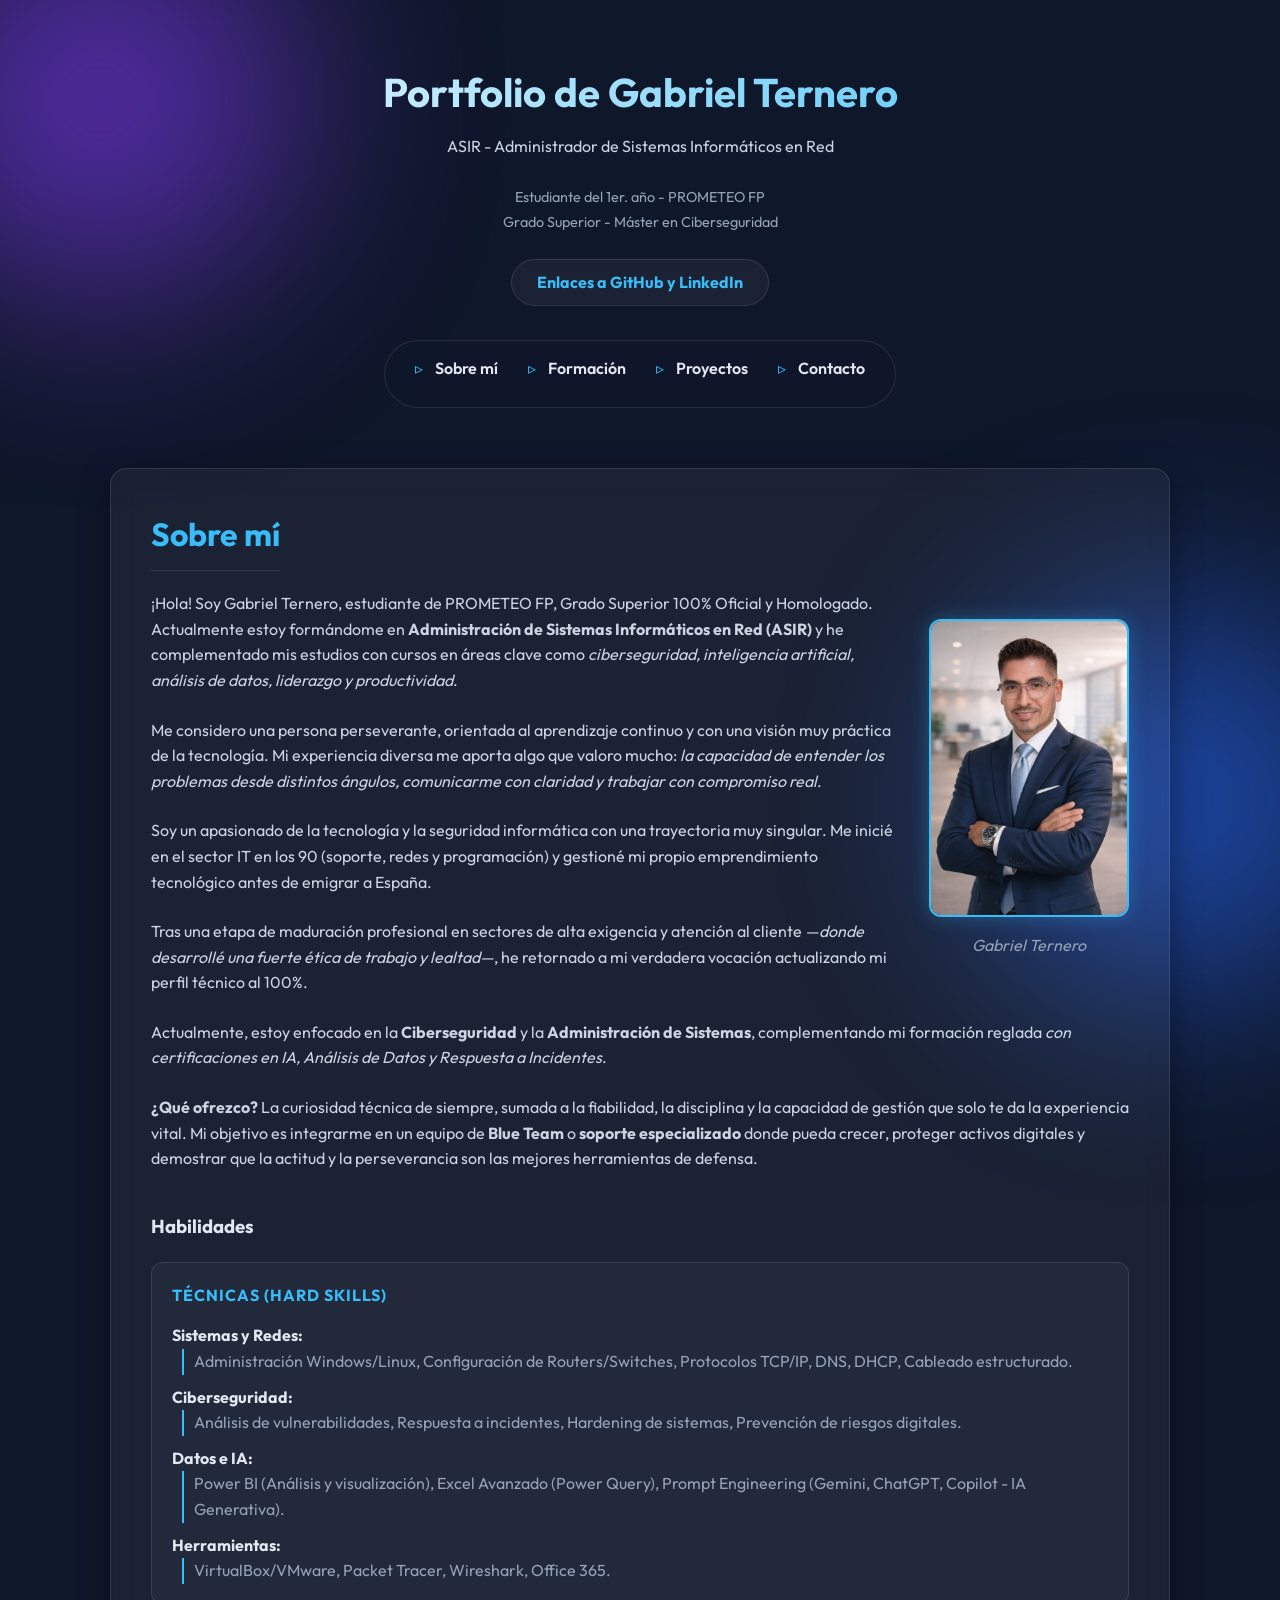
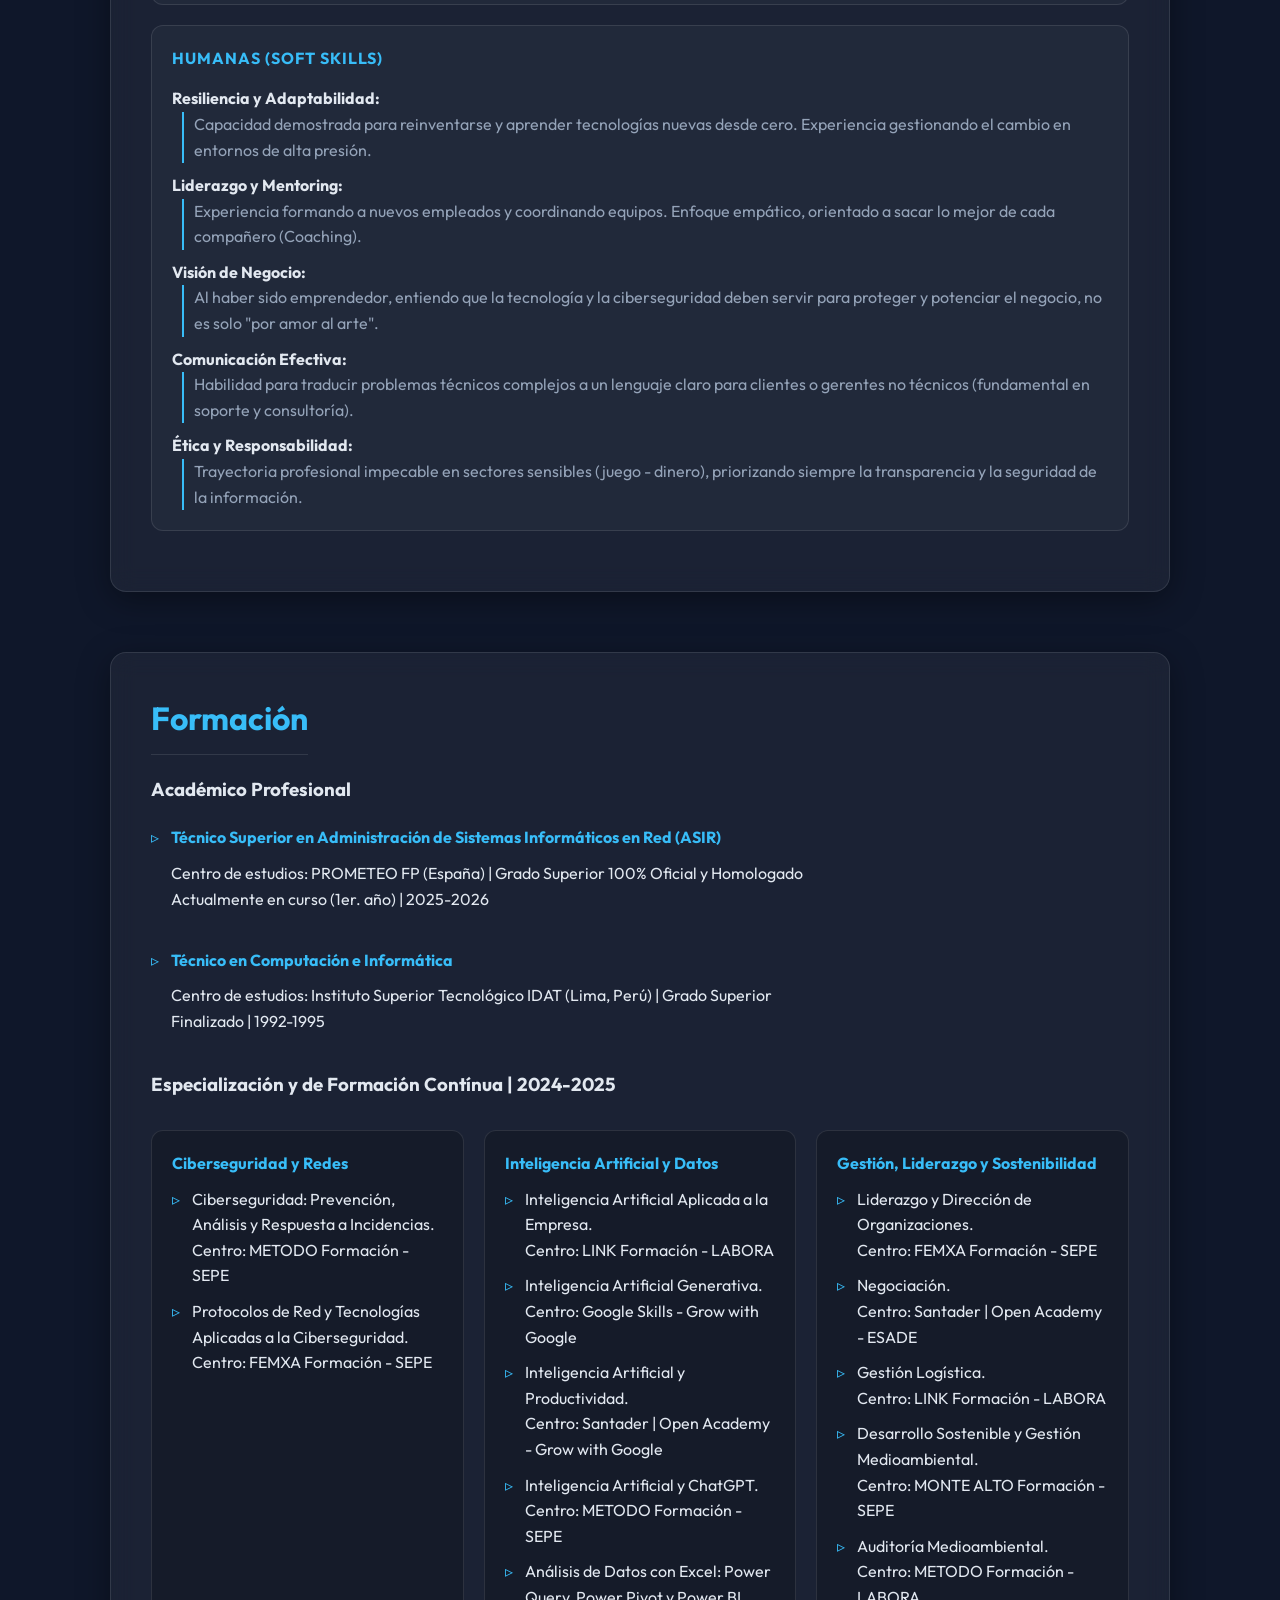
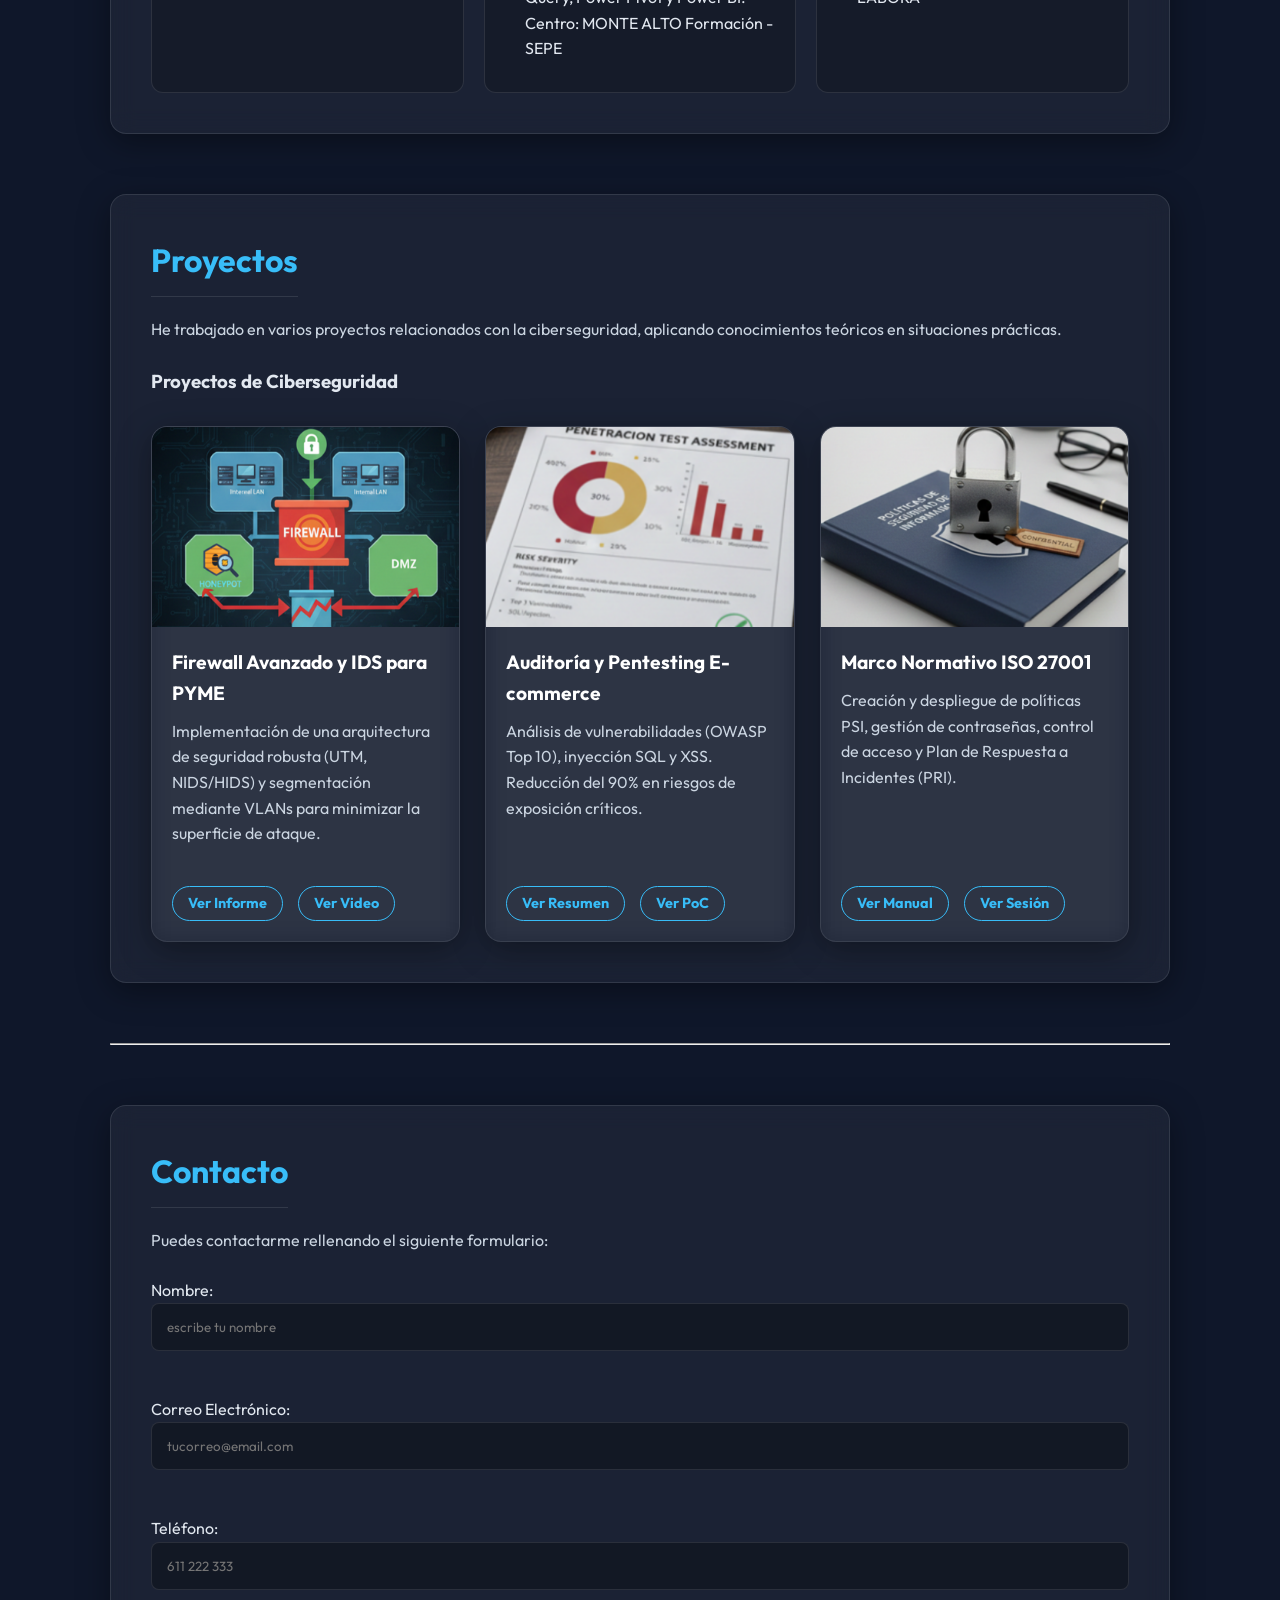
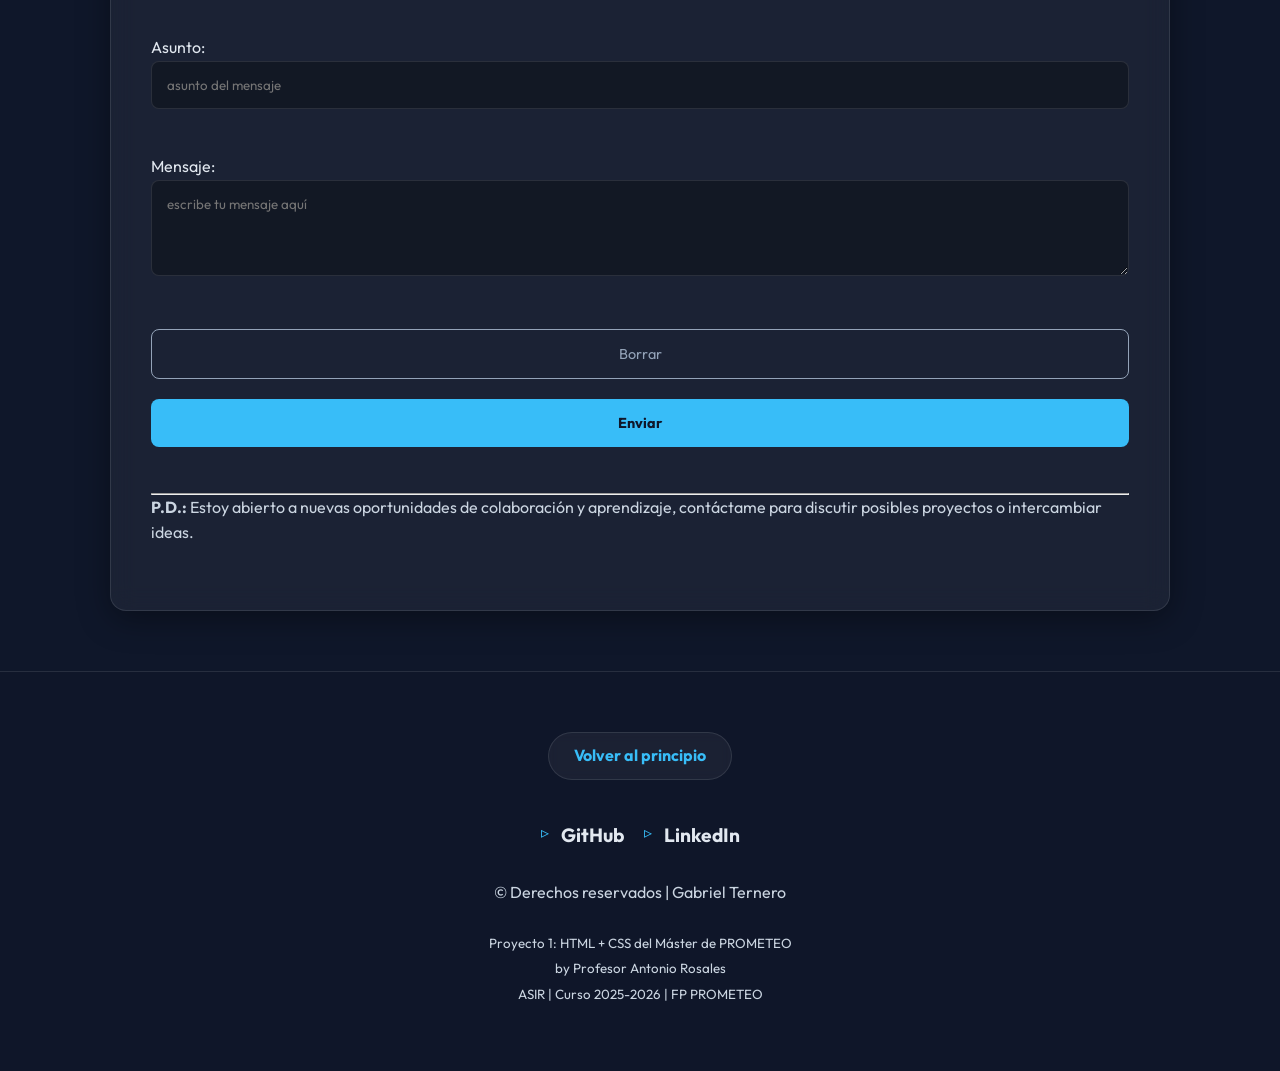
==== commit 00bf49b3: "algunos cambios adicionales" ====
--- a/index.html
+++ b/index.html
@@ -80,7 +80,7 @@
                     <h2 id="sobre-mi">Sobre mí</h2> <!-- Ancla sobre el encabezado de nivel 2 "Sobre mí" -->
 
                     <figure>
-                        <img src="./images/GabTS.JPG" alt="Mi fotografía" width="200">
+                        <img src="./images/gabTS75.jpg" alt="Mi fotografía" width="200">
                         <!-- Mi imagen profesional -->
                         <figcaption>Gabriel Ternero</figcaption>
                     </figure>
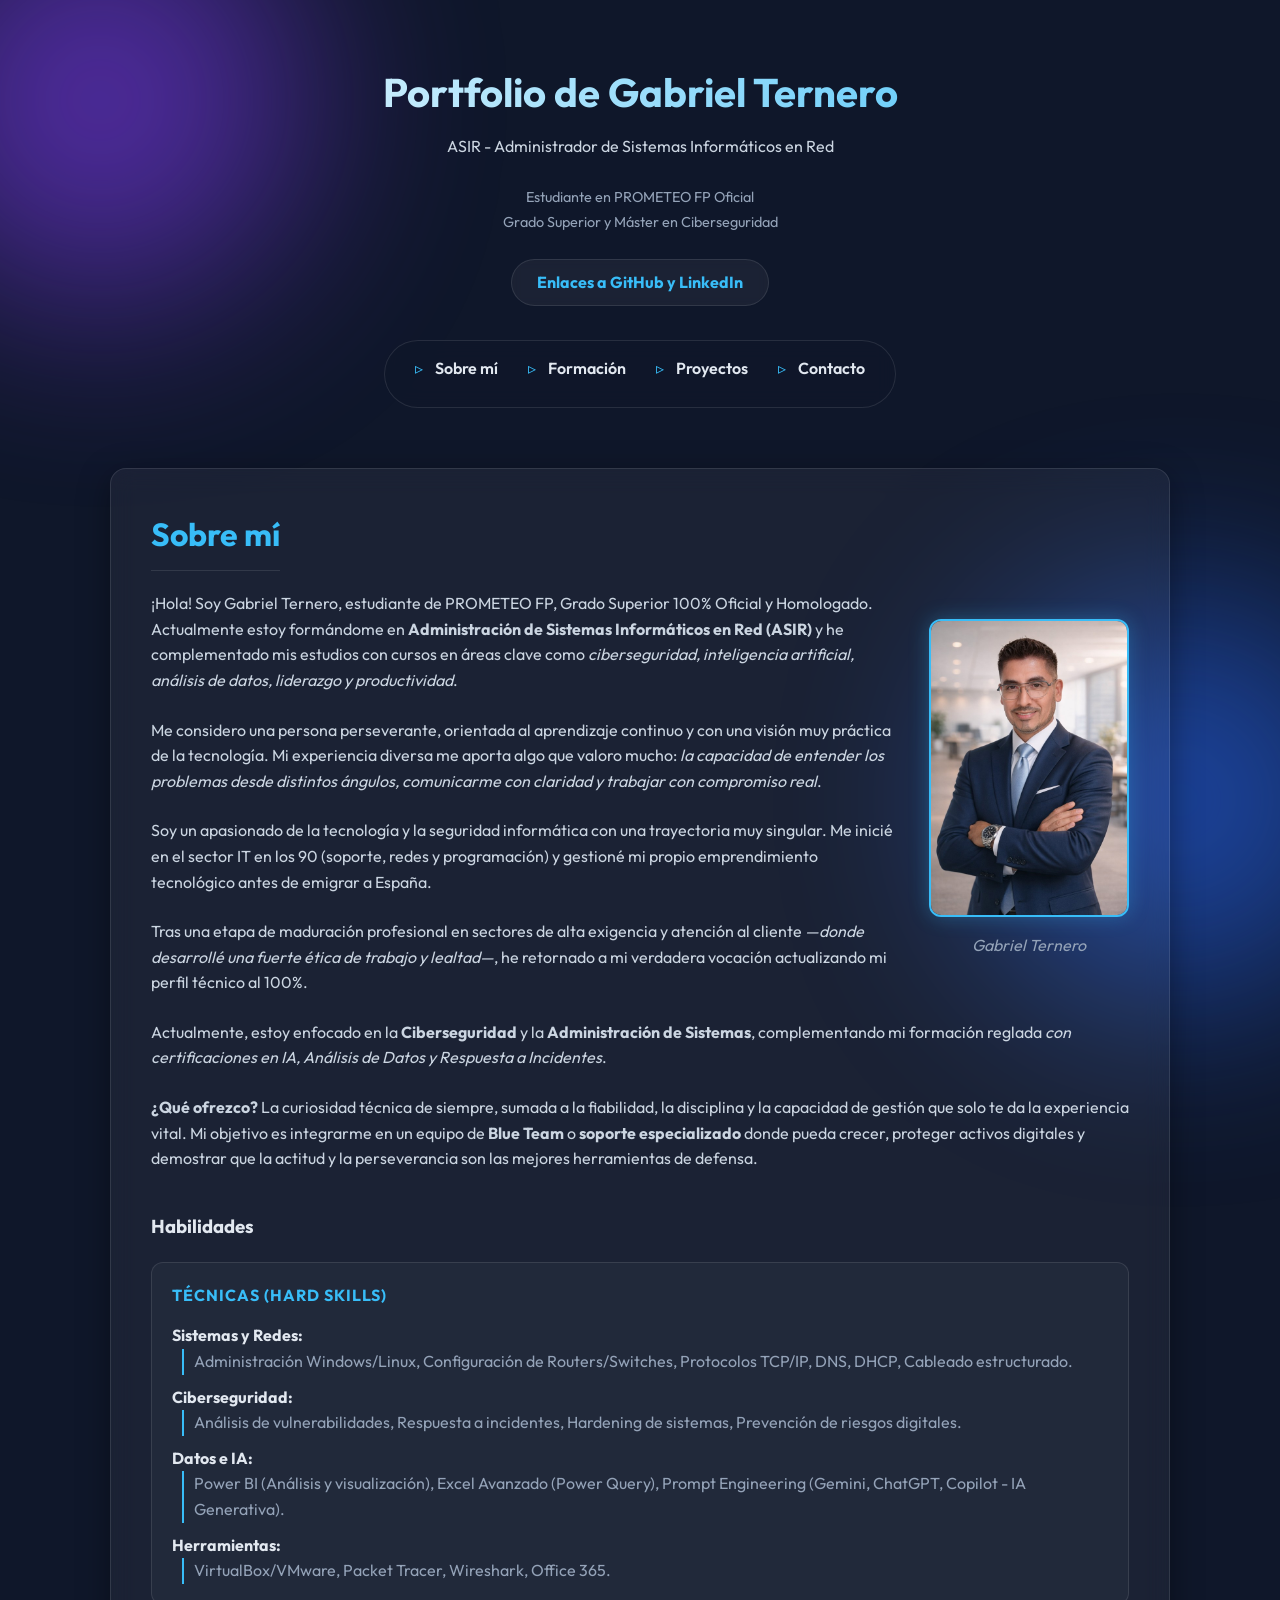
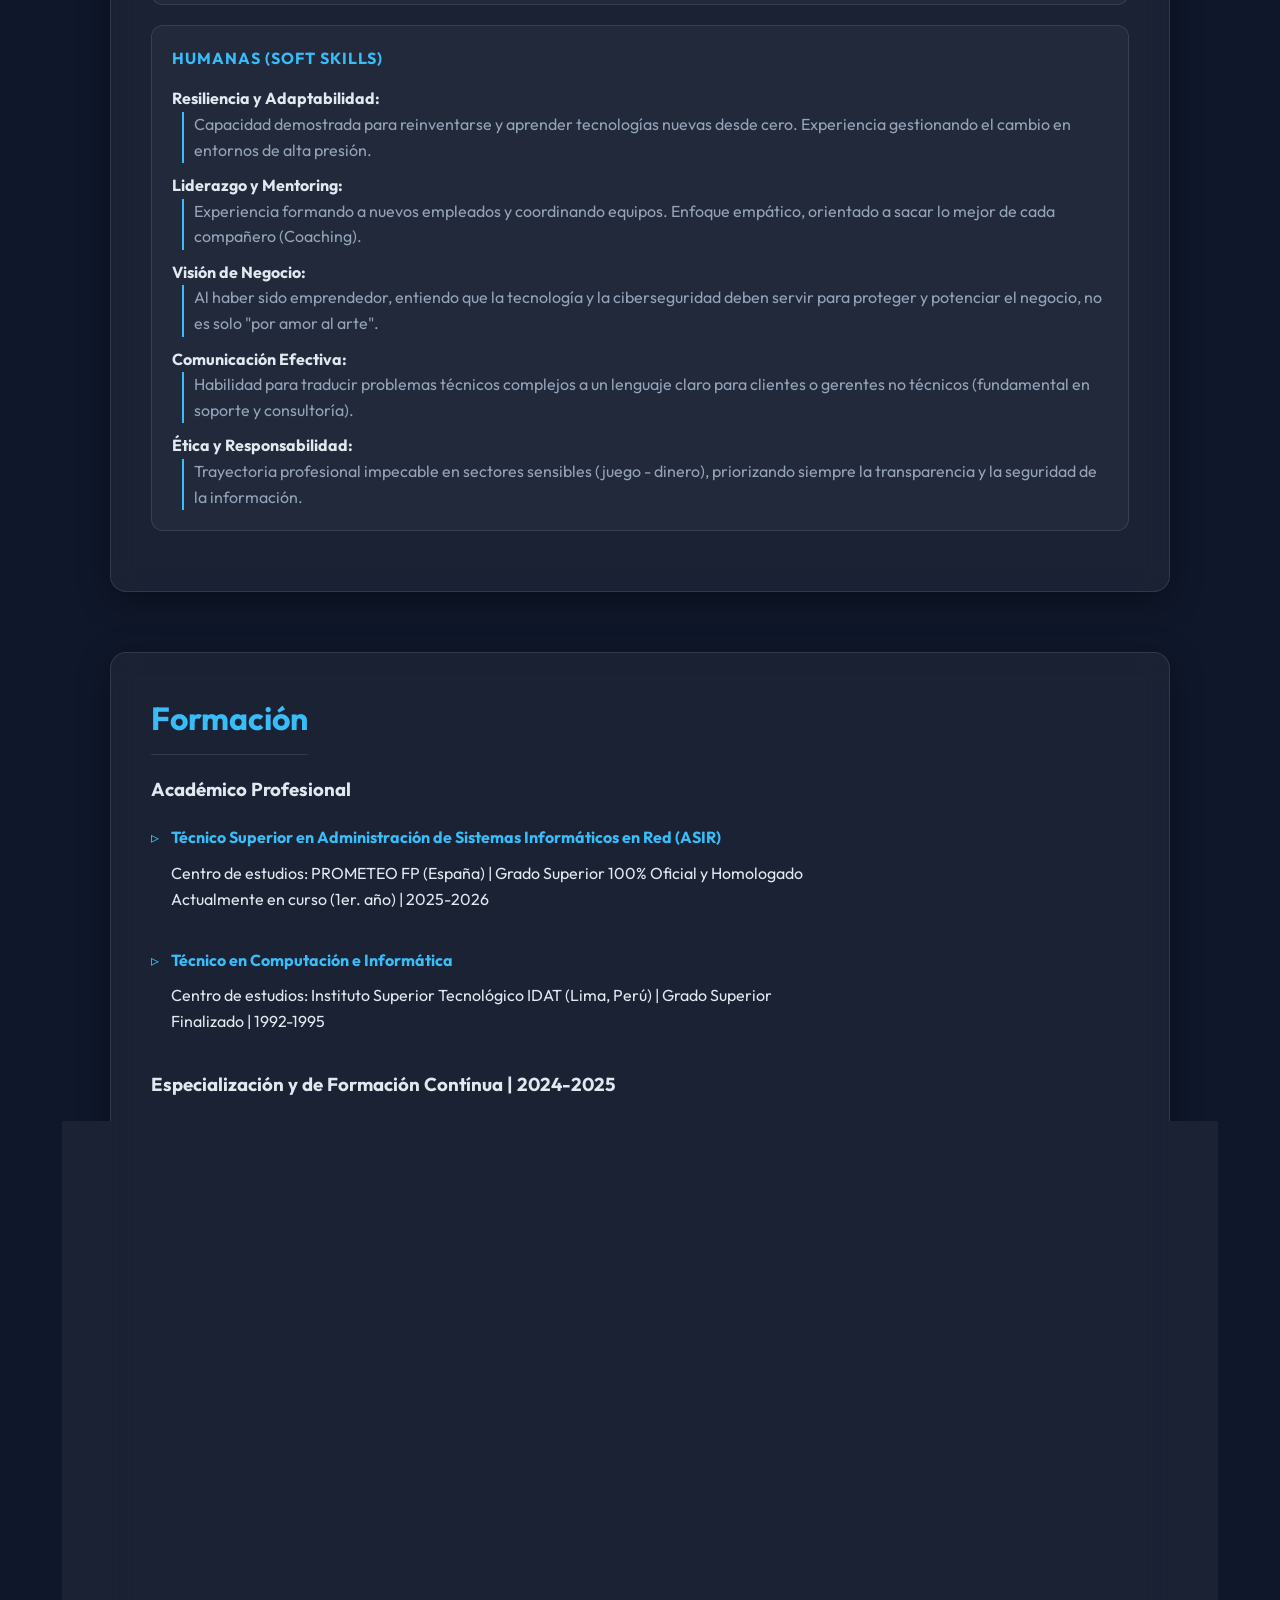
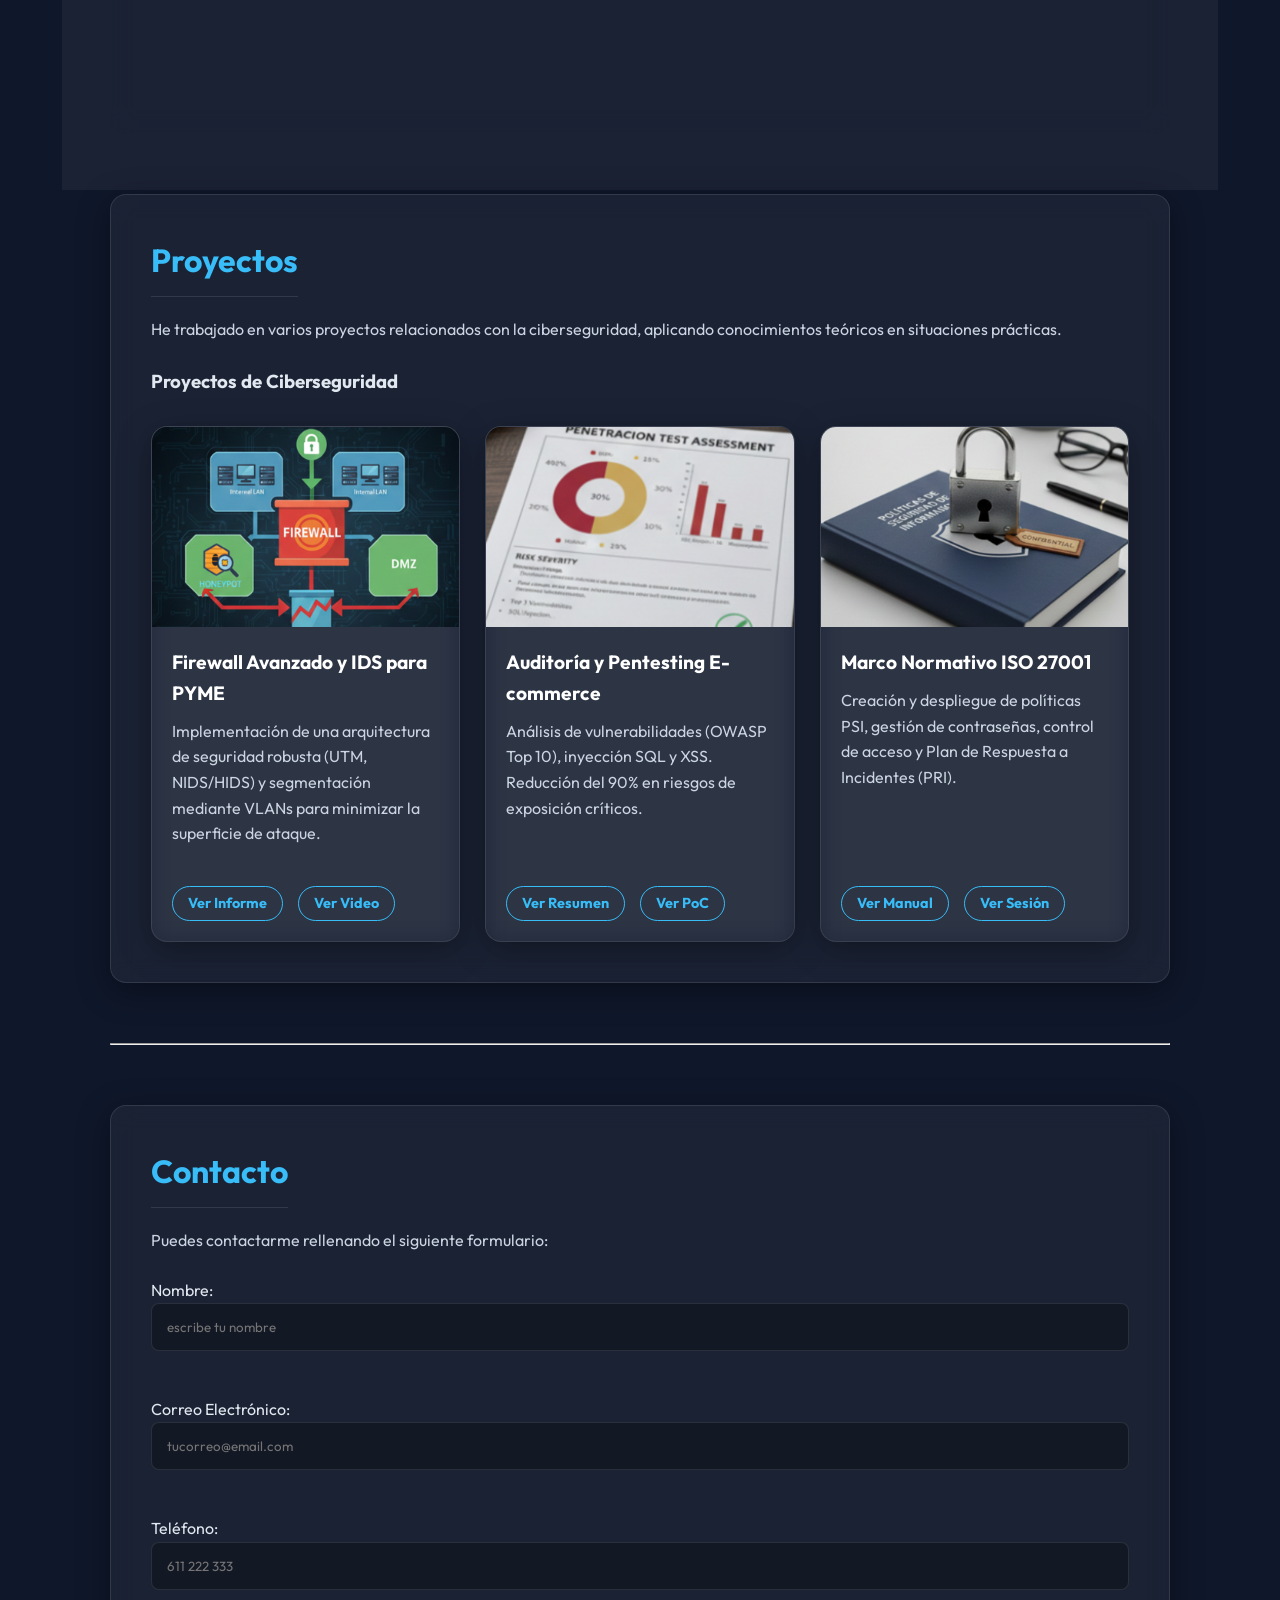
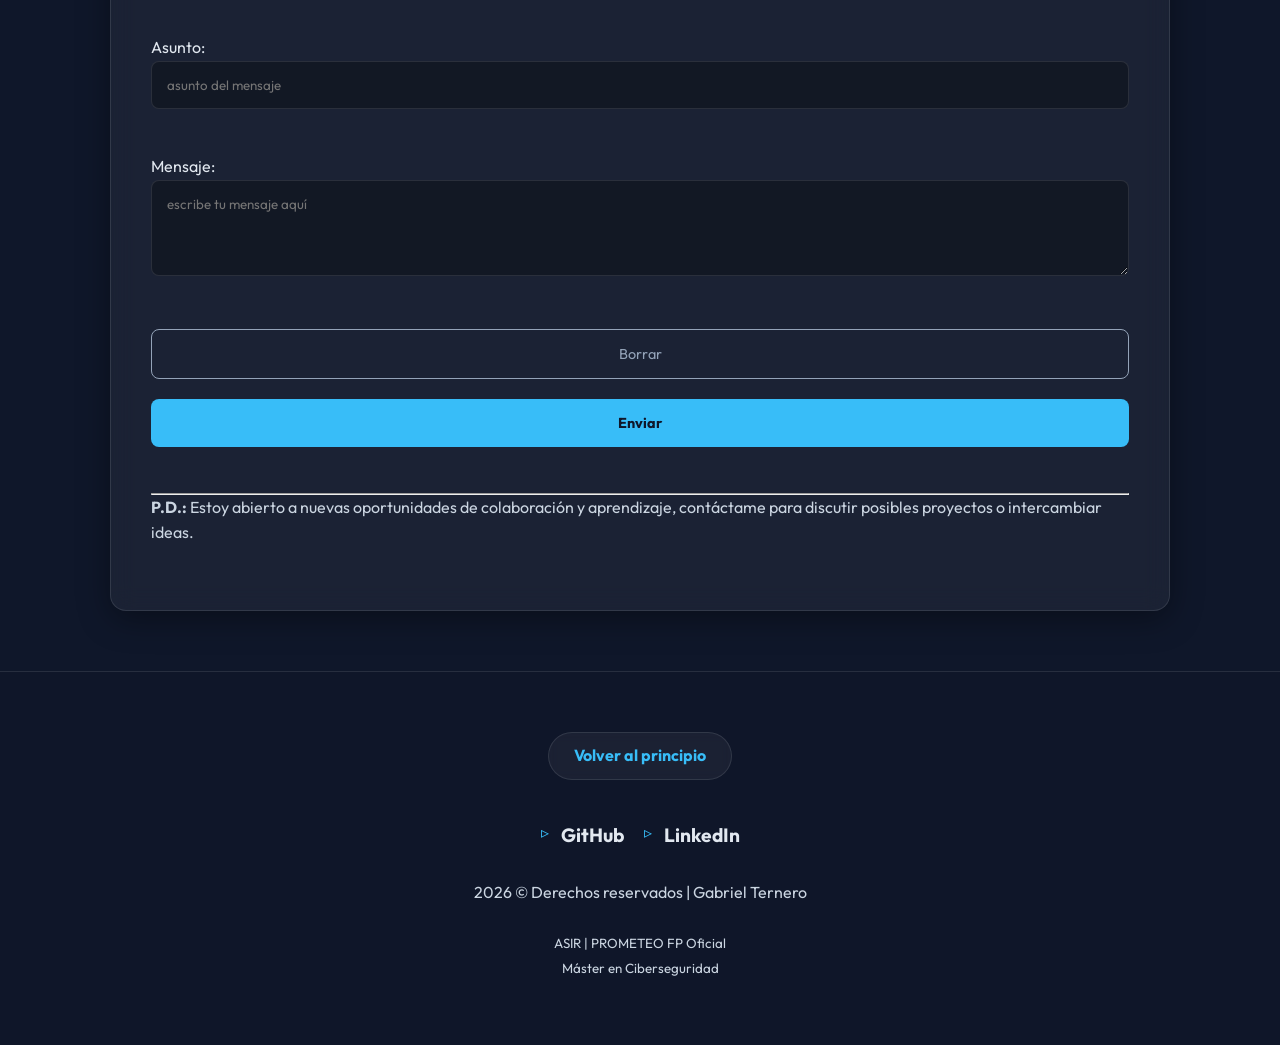
==== commit a924db04: "changes" ====
--- a/index.html
+++ b/index.html
@@ -39,8 +39,8 @@
                 <p>ASIR - Administrador de Sistemas Informáticos en Red</p>
 
                 <p class="infoProf"> <!-- Información académica actual -->
-                    <small>Estudiante del 1er. año - PROMETEO FP<br>
-                        Grado Superior - Máster en Ciberseguridad</small> <br>
+                    <small>Estudiante en PROMETEO FP Oficial<br>
+                        Grado Superior y Máster en Ciberseguridad</small> <br>
                 </p>
 
                 <p class="linkProf"> <!-- Enlaces profesionales -->
@@ -415,10 +415,9 @@
                 </ul>
             </div>
 
-            <p>&copy; Derechos reservados | Gabriel Ternero</p>
-            <p><small>Proyecto 1: HTML + CSS del Máster de PROMETEO<br>
-                    by Profesor Antonio Rosales<br>
-                    ASIR | Curso 2025-2026 | FP PROMETEO</small></p>
+            <p>2026 &copy; Derechos reservados | Gabriel Ternero</p>
+            <p><small>ASIR | PROMETEO FP Oficial <br>
+                Máster en Ciberseguridad</small></p>
 
         </footer>
 
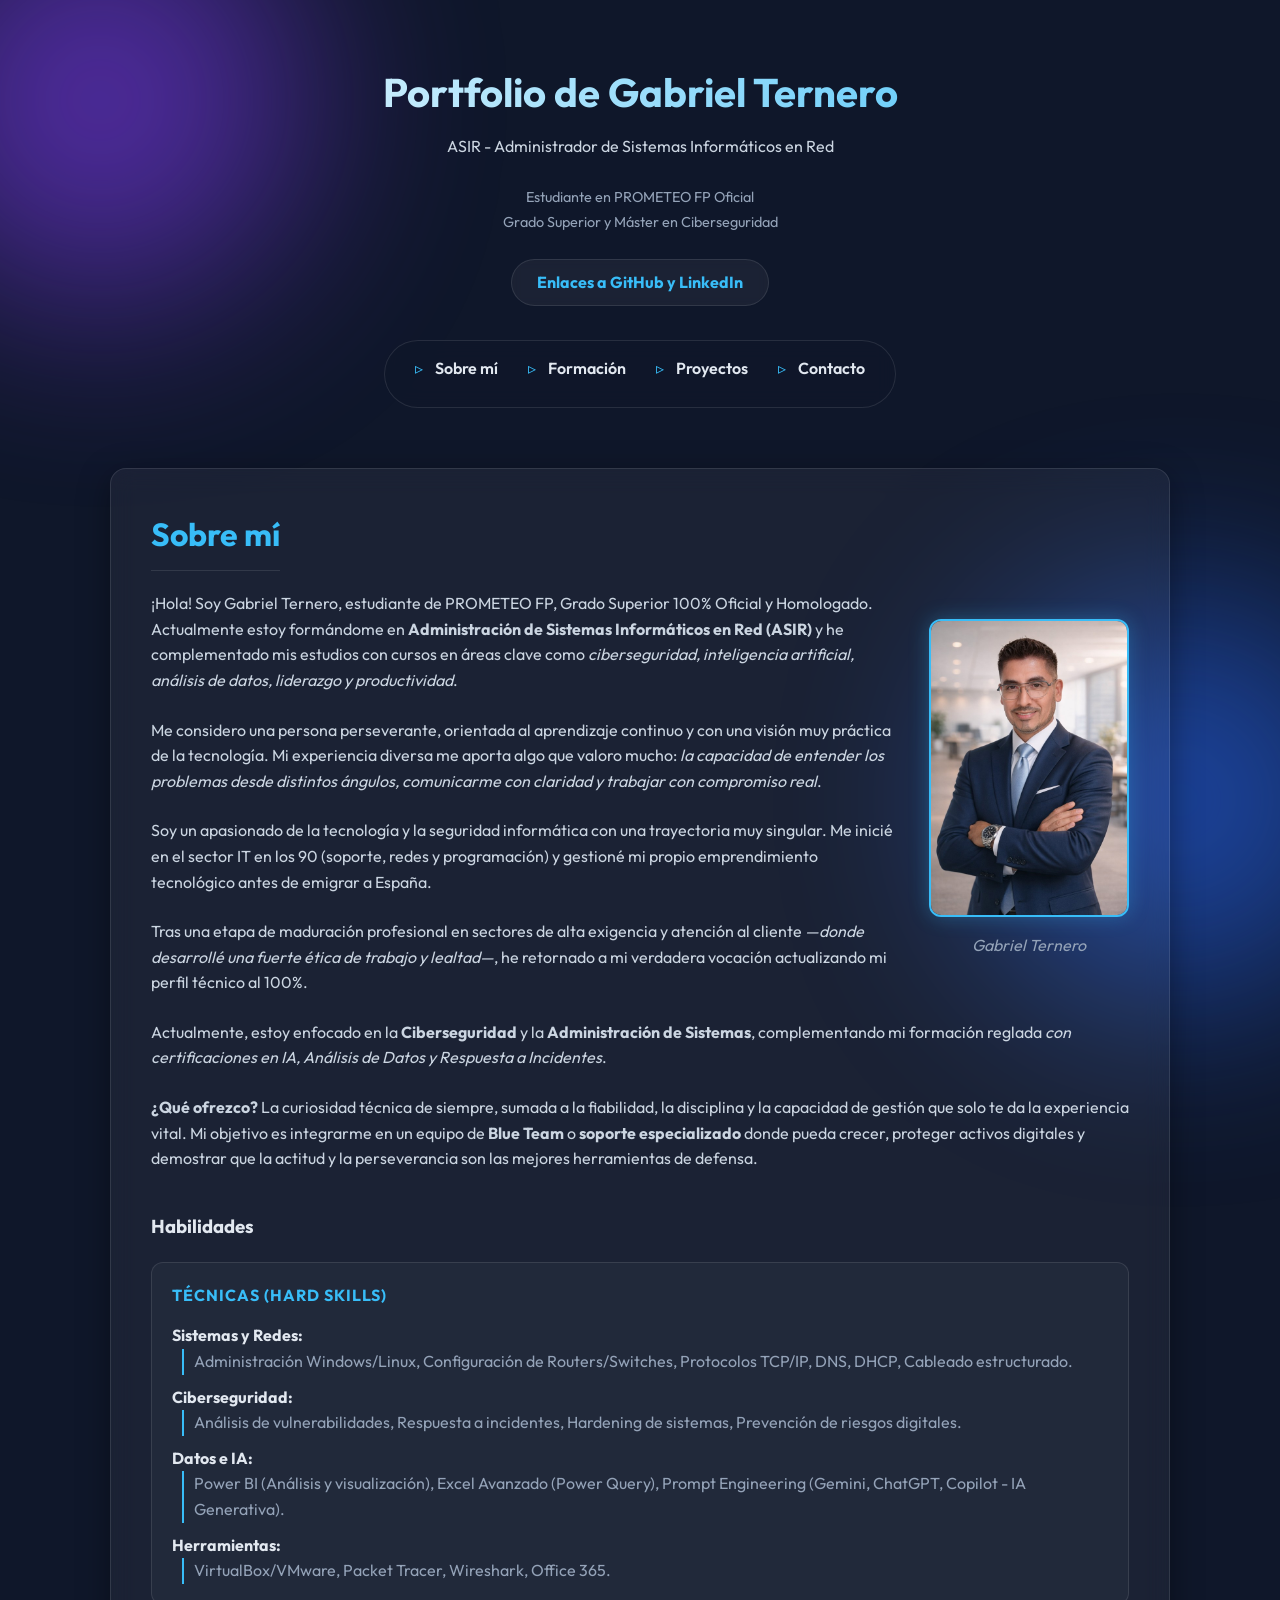
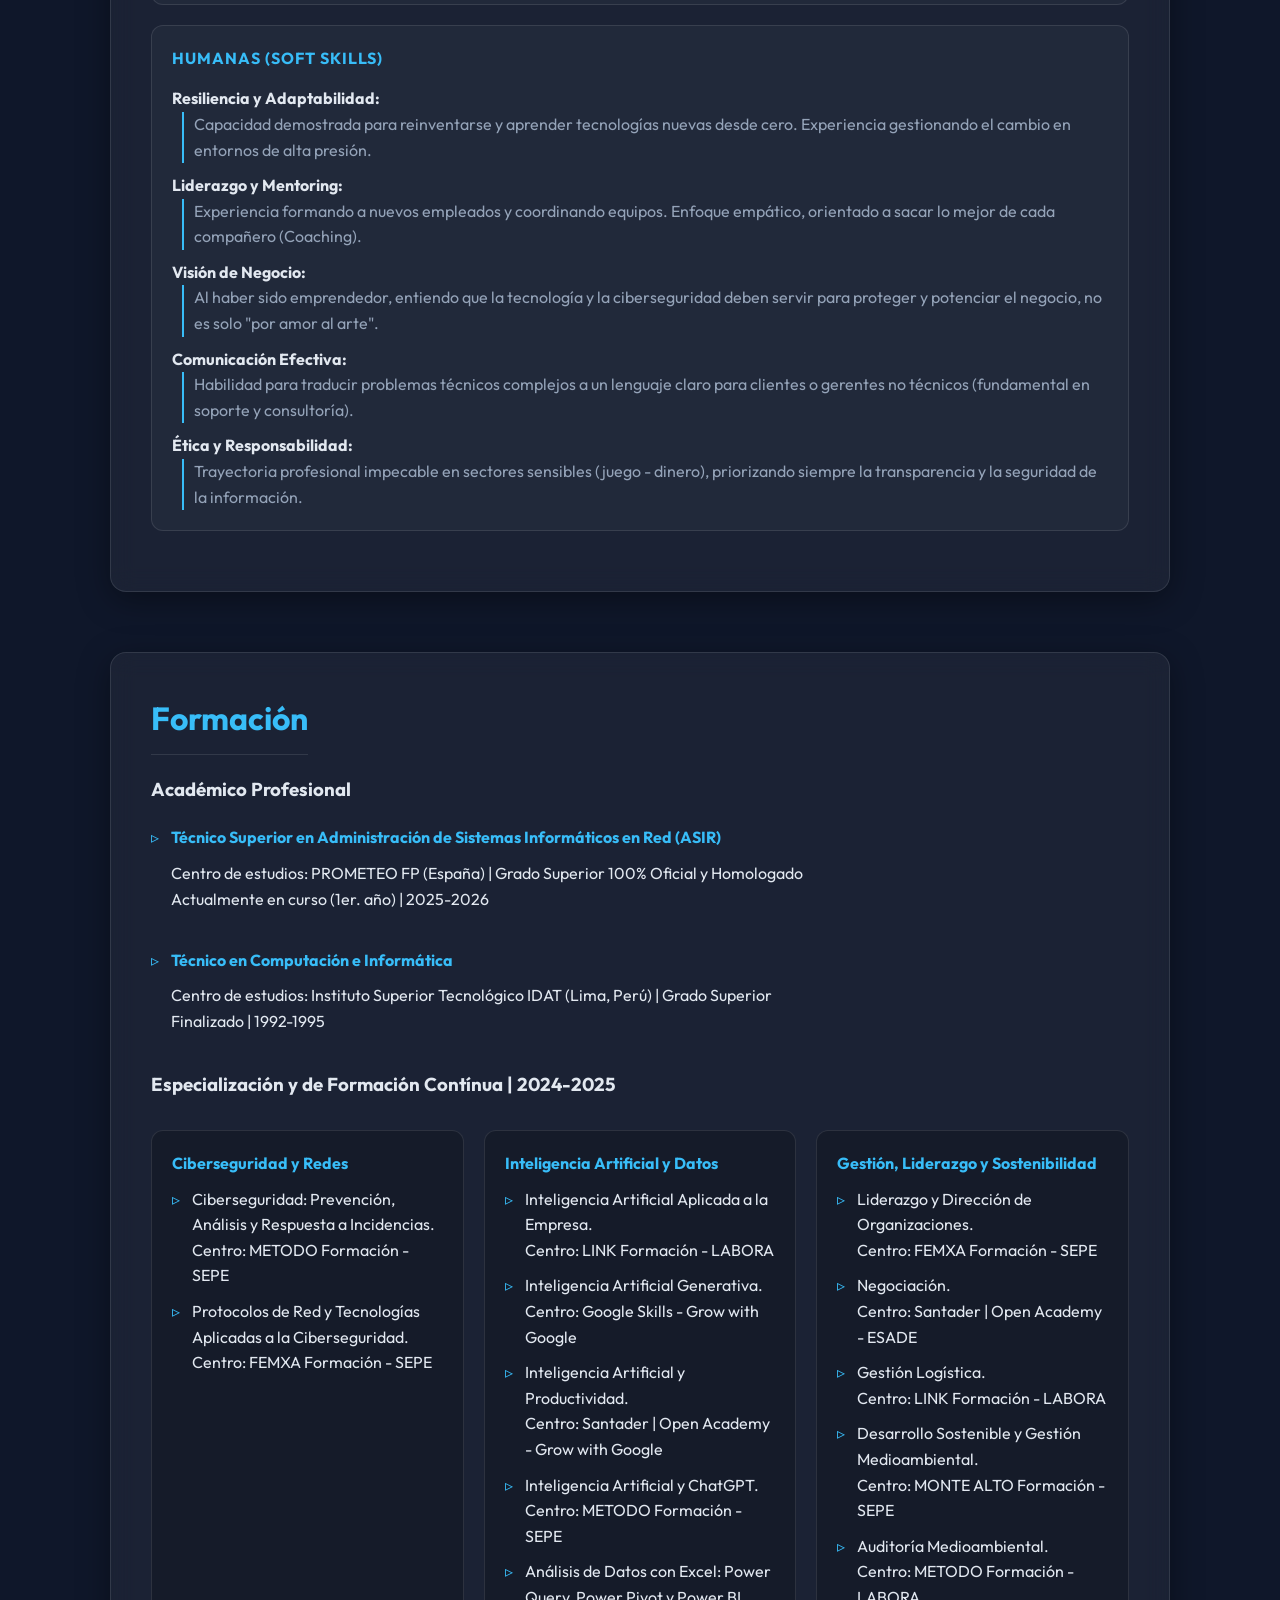
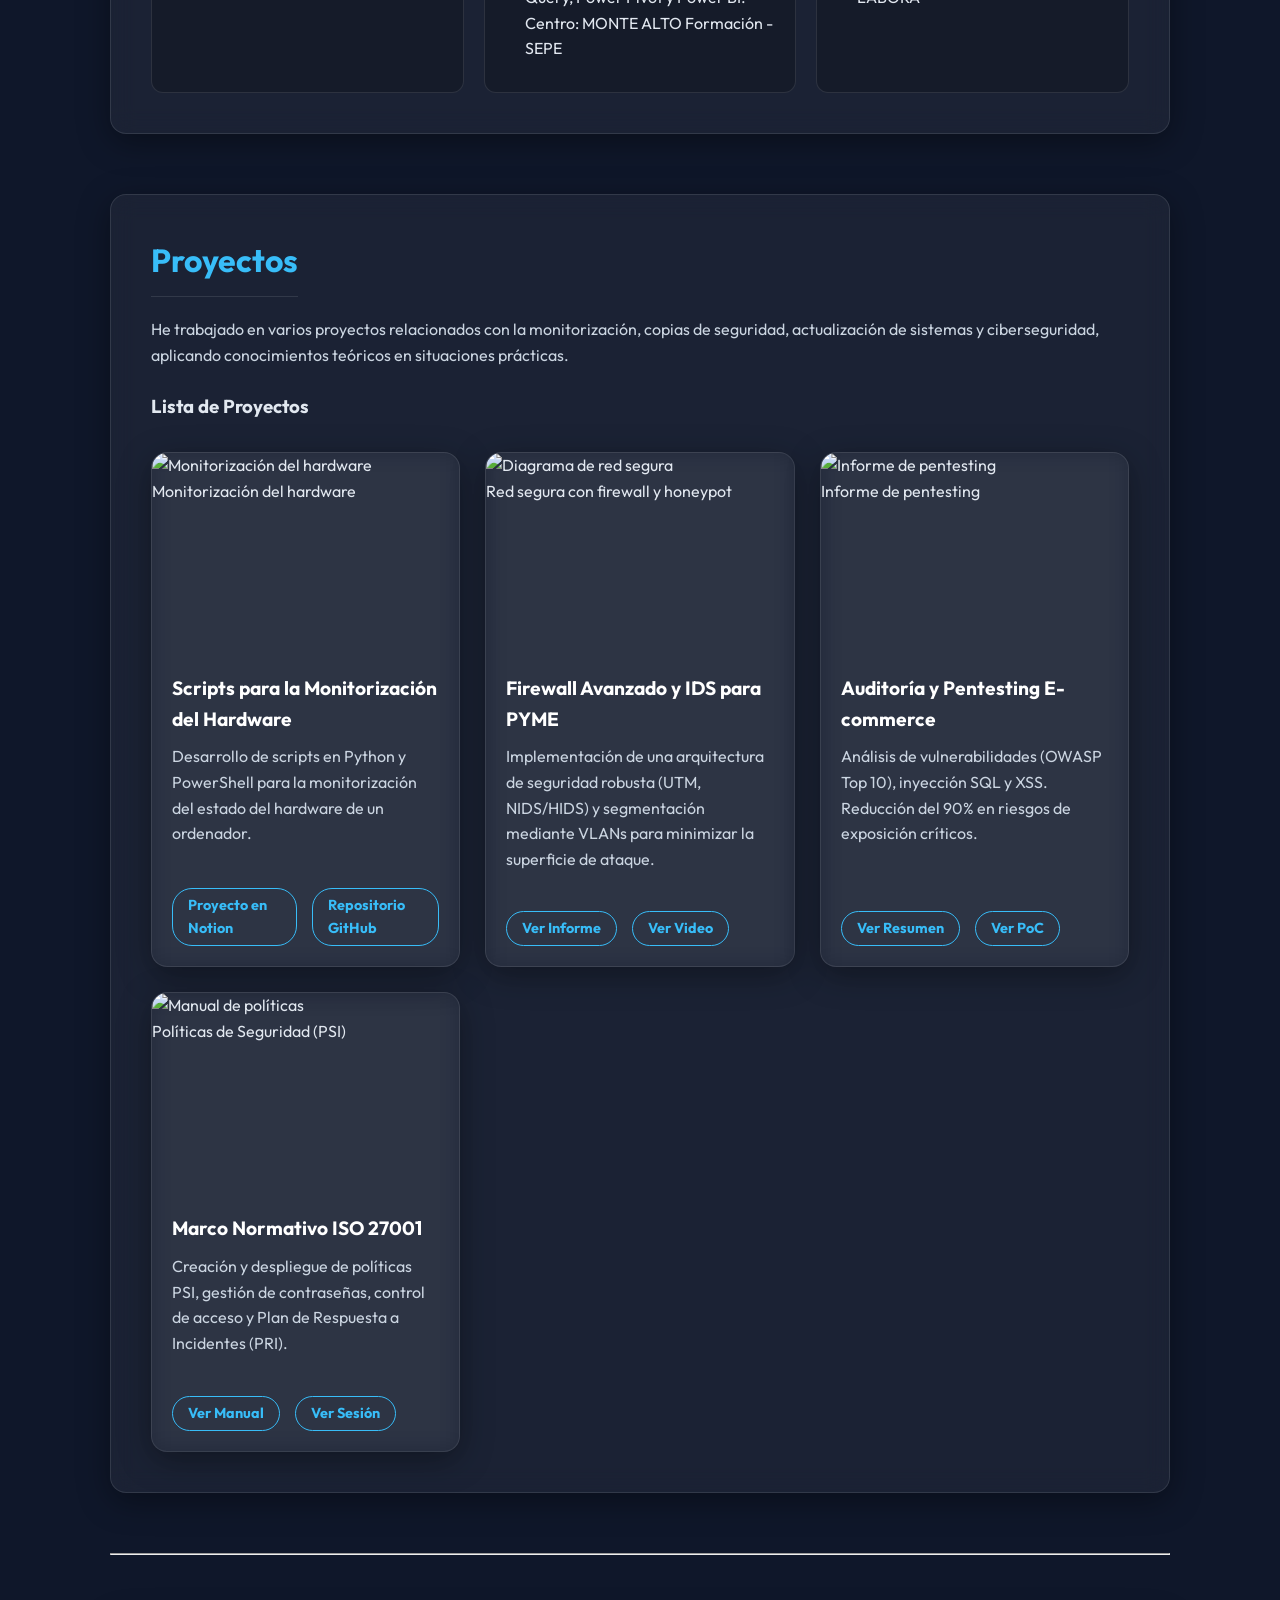
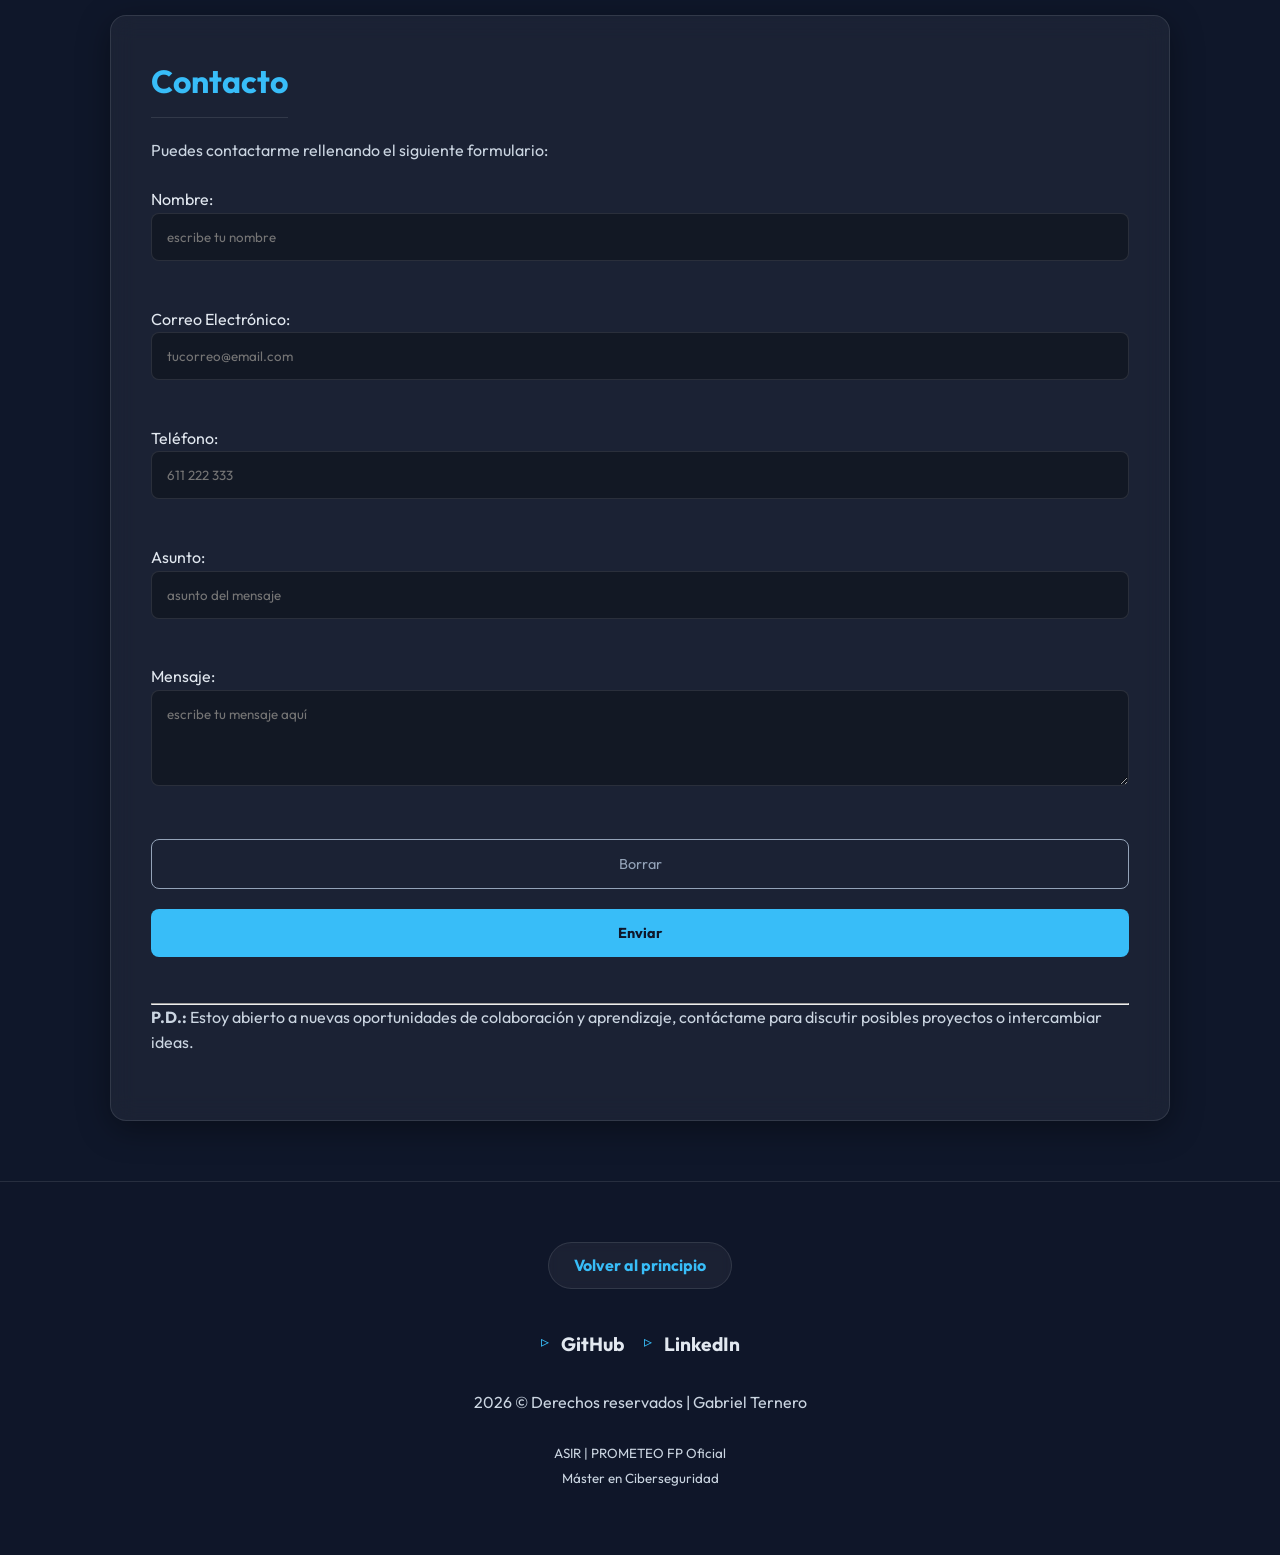
==== commit 643e6e26: "update" ====
--- a/index.html
+++ b/index.html
@@ -287,17 +287,37 @@
 
                     <h2 id="mis-proyectos">Proyectos</h2>
 
-                    <p class="intro-proyectos">He trabajado en varios proyectos relacionados con la ciberseguridad,
-                        aplicando conocimientos teóricos en situaciones prácticas.</p>
+                    <p class="intro-proyectos">He trabajado en varios proyectos relacionados con la monitorización,
+                        copias de seguridad, actualización de sistemas y ciberseguridad, aplicando conocimientos
+                        teóricos en situaciones prácticas.</p>
                     <!-- Introducción a los proyectos -->
 
-                    <h3>Proyectos de Ciberseguridad</h3>
+                    <h3>Lista de Proyectos</h3>
 
                     <div class="grid-proyectos"> <!-- Contenedor de la cuadrícula de proyectos -->
+
+                        <article class="card glass">
+                            <figure>
+                                <img src="./images/01_monitorizacion.jpg" alt="Monitorización del hardware">
+                                <figcaption>Monitorización del hardware</figcaption>
+                            </figure>
+                            <div class="card-content">
+
+                                <h4>Scripts para la Monitorización del Hardware</h4>
+
+                                <p>Desarrollo de scripts en Python y PowerShell para la monitorización del estado del
+                                    hardware de un ordenador.</p>
+                                <div class="card-links">
+                                    <a href="https://legendary-split-8cd.notion.site/Monitorizaci-n-del-Hardware-completo-Gabriel-Ternero-33be1f2471ef807baf64f1db499580da" target="_blank" rel="noopener noreferrer">Proyecto en Notion </a>
+                                    <a href="https://github.com/GabTS75/Monitorizacion" target="_blank"
+                                        rel="noopener noreferrer">Repositorio GitHub</a>
+                                </div>
+                            </div>
+                        </article>
 
                         <article class="card glass"> <!-- Tarjeta de proyecto con efecto glassmorphism -->
                             <figure>
-                                <img src="./images/proyecto_01.png" alt="Diagrama de red segura">
+                                <img src="./images/proyecto_010.png" alt="Diagrama de red segura">
                                 <figcaption>Red segura con firewall y honeypot</figcaption>
                             </figure>
                             <div class="card-content"> <!-- Contenido de la tarjeta -->
@@ -315,7 +335,7 @@
 
                         <article class="card glass">
                             <figure>
-                                <img src="./images/proyecto_02.png" alt="Informe de pentesting">
+                                <img src="./images/proyecto_020.png" alt="Informe de pentesting">
                                 <figcaption>Informe de pentesting</figcaption>
                             </figure>
                             <div class="card-content">
@@ -333,7 +353,7 @@
 
                         <article class="card glass">
                             <figure>
-                                <img src="./images/proyecto_03.png" alt="Manual de políticas">
+                                <img src="./images/proyecto_030.png" alt="Manual de políticas">
                                 <figcaption>Políticas de Seguridad (PSI)</figcaption>
                             </figure>
                             <div class="card-content">
@@ -417,7 +437,7 @@
 
             <p>2026 &copy; Derechos reservados | Gabriel Ternero</p>
             <p><small>ASIR | PROMETEO FP Oficial <br>
-                Máster en Ciberseguridad</small></p>
+                    Máster en Ciberseguridad</small></p>
 
         </footer>
 
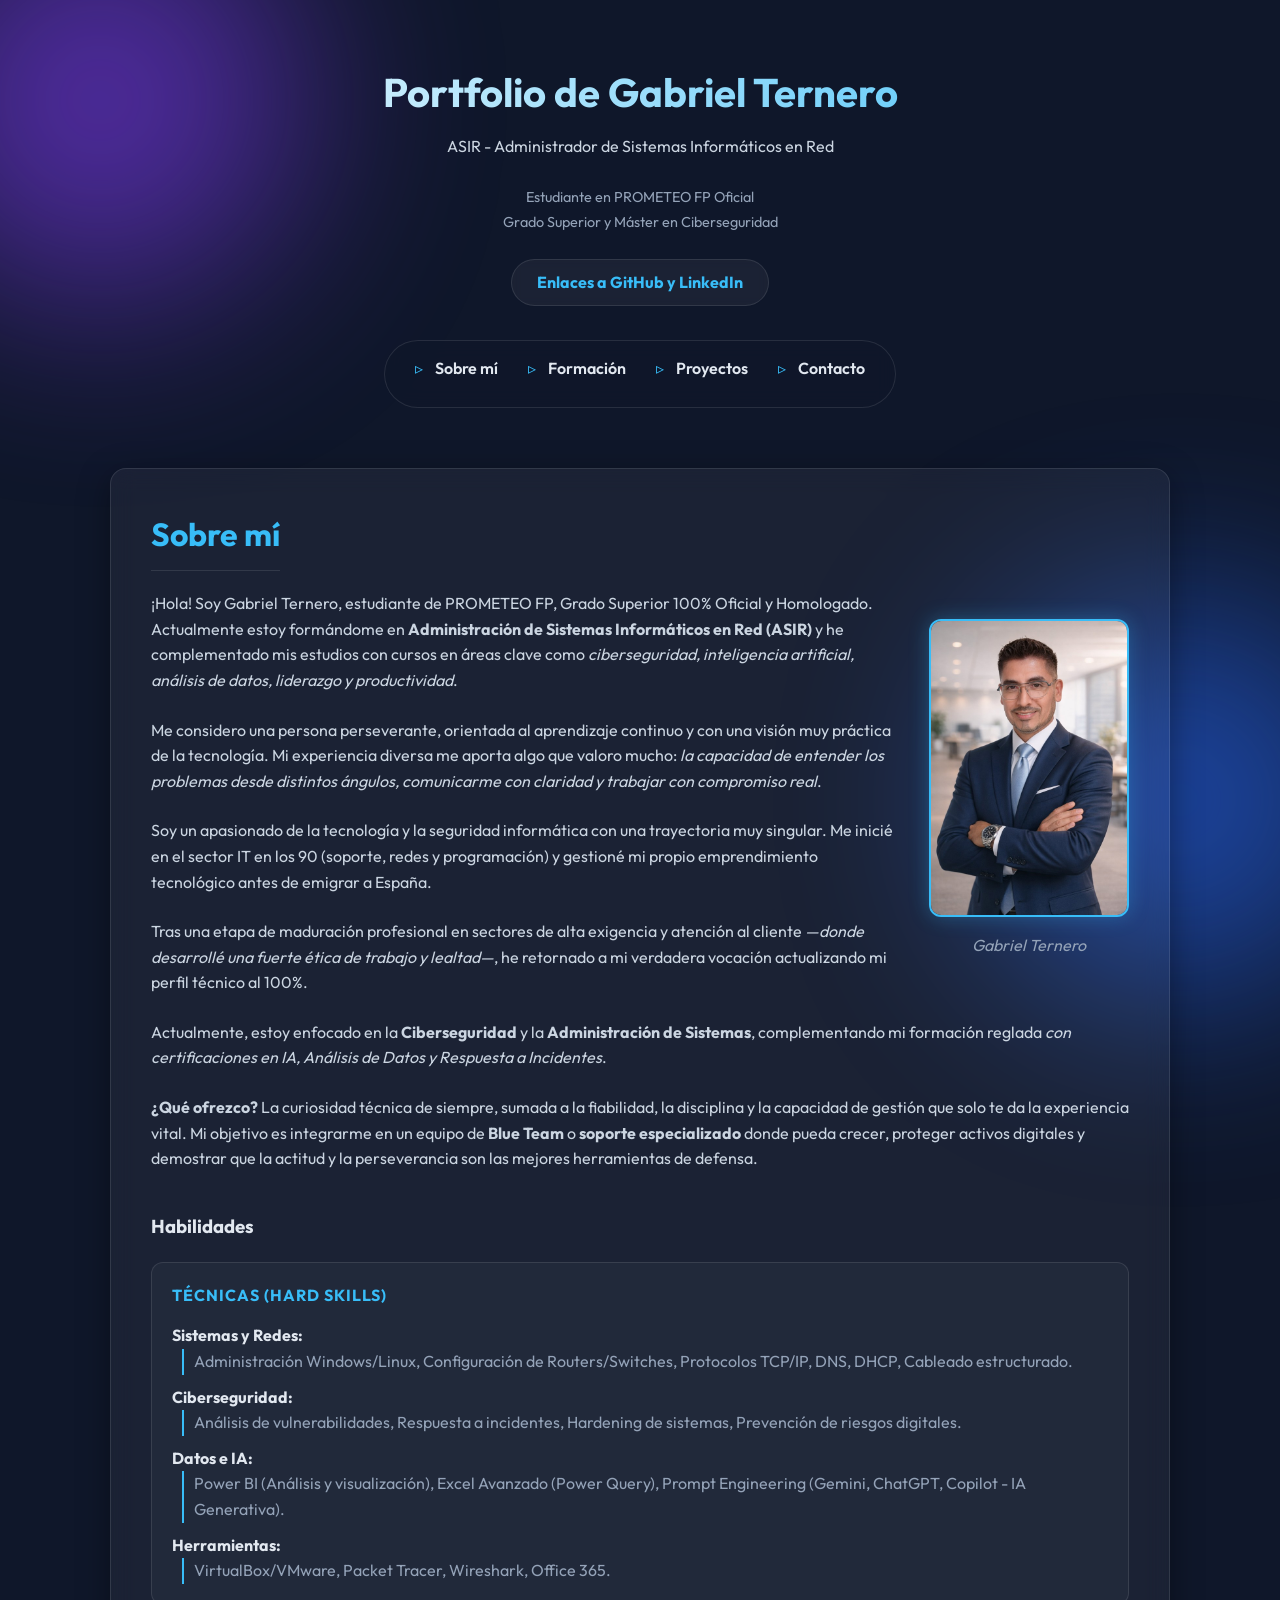
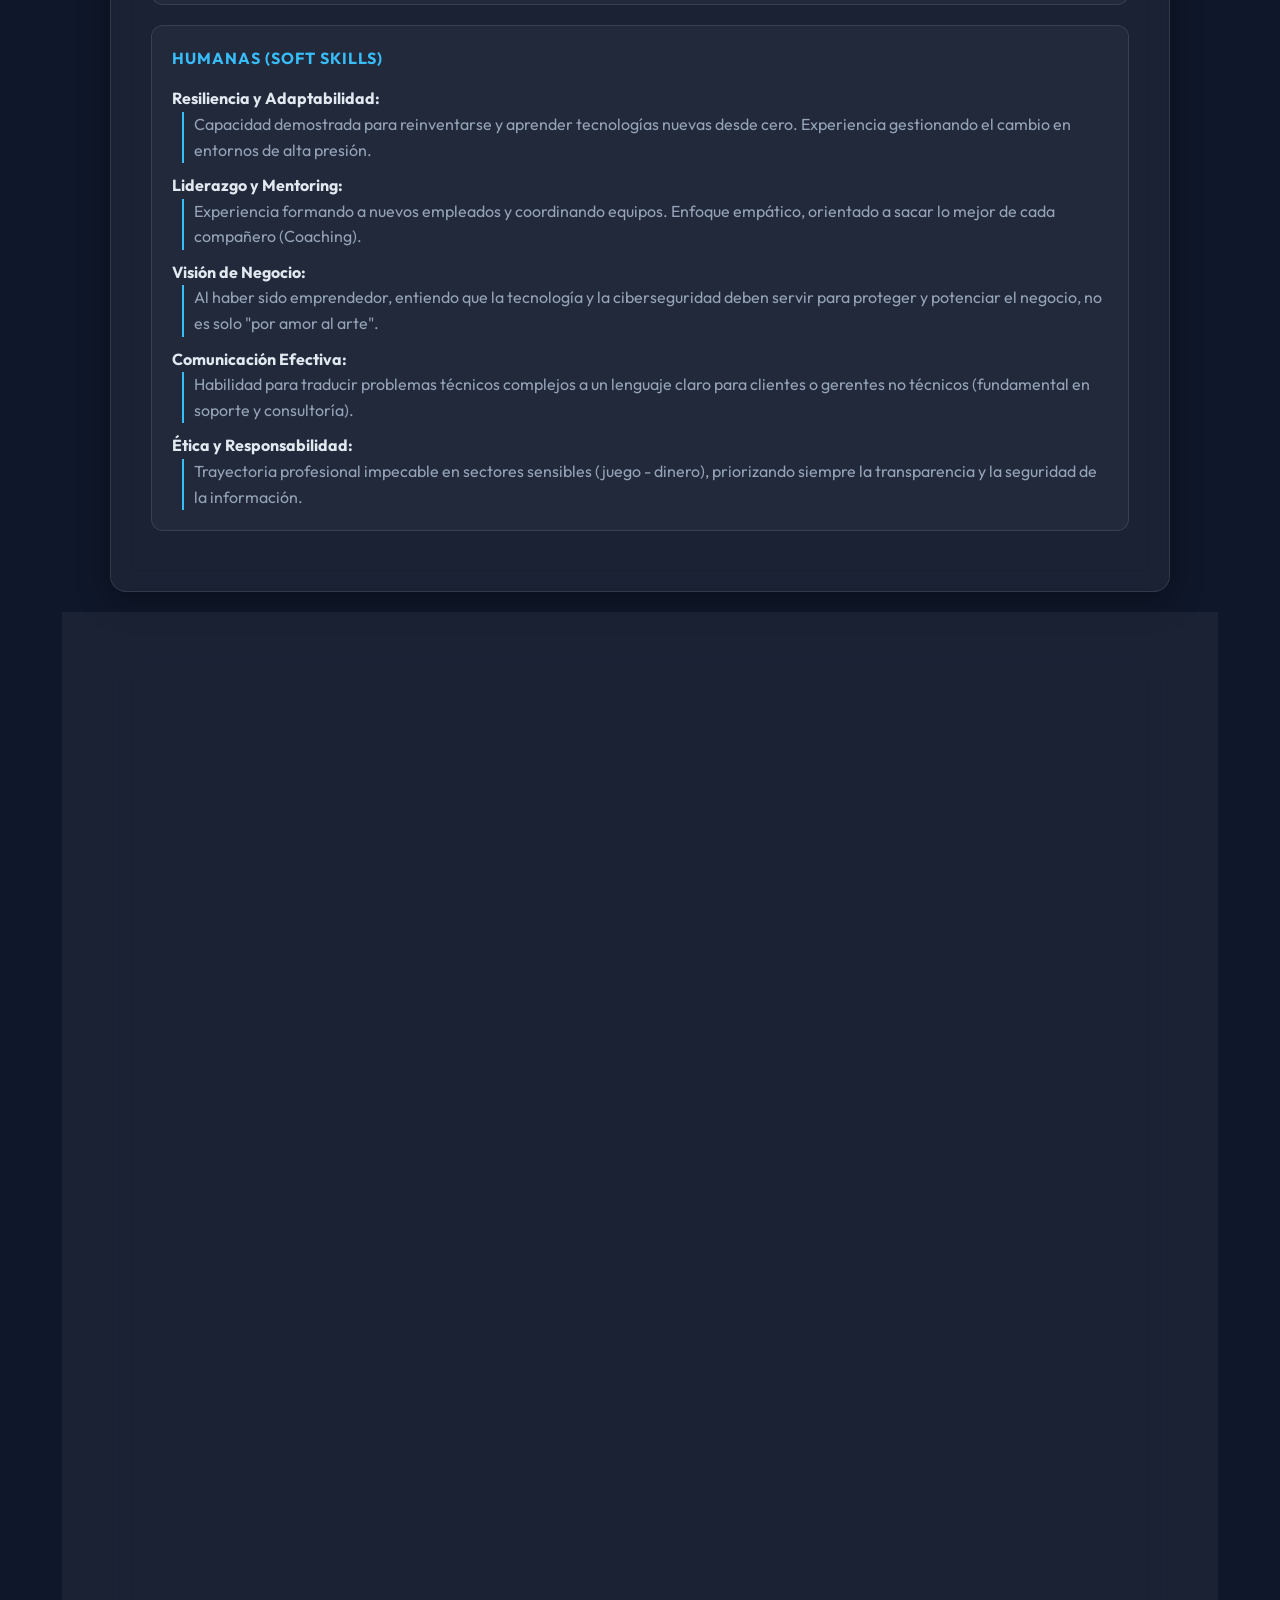
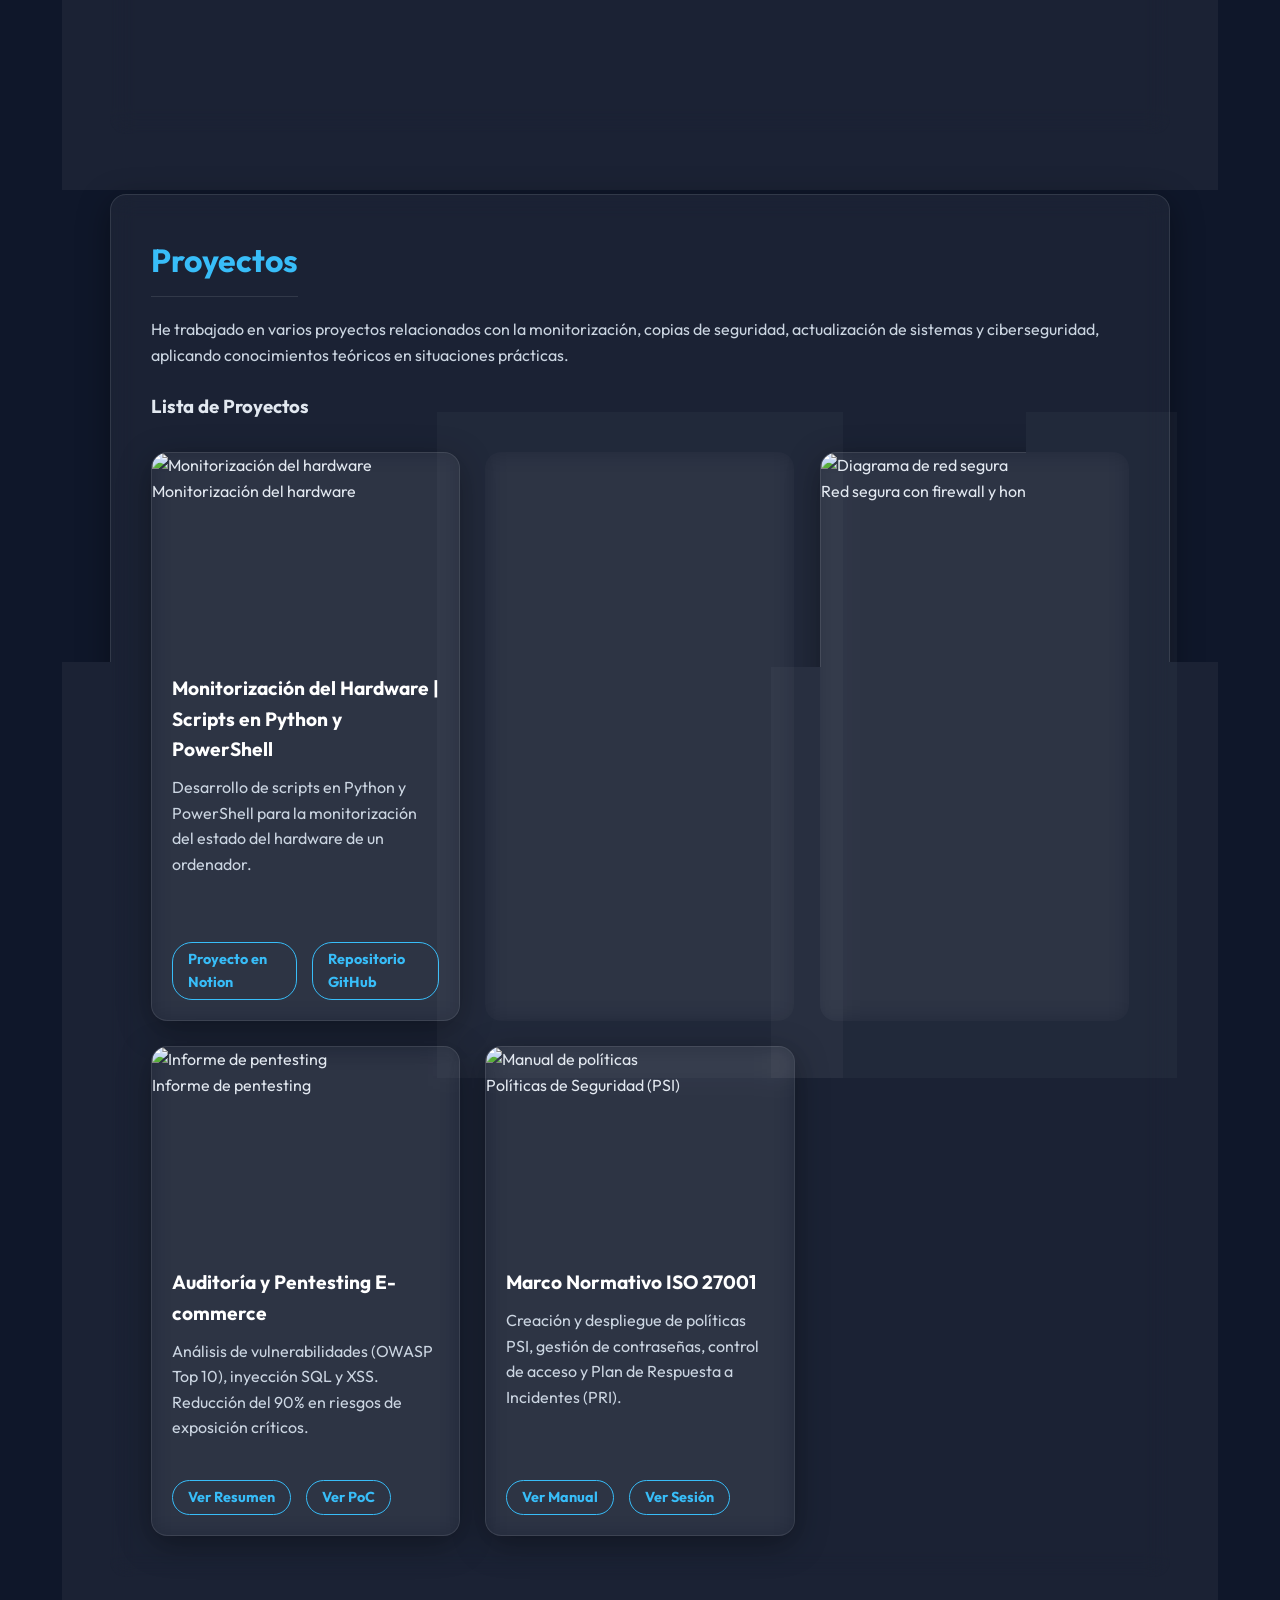
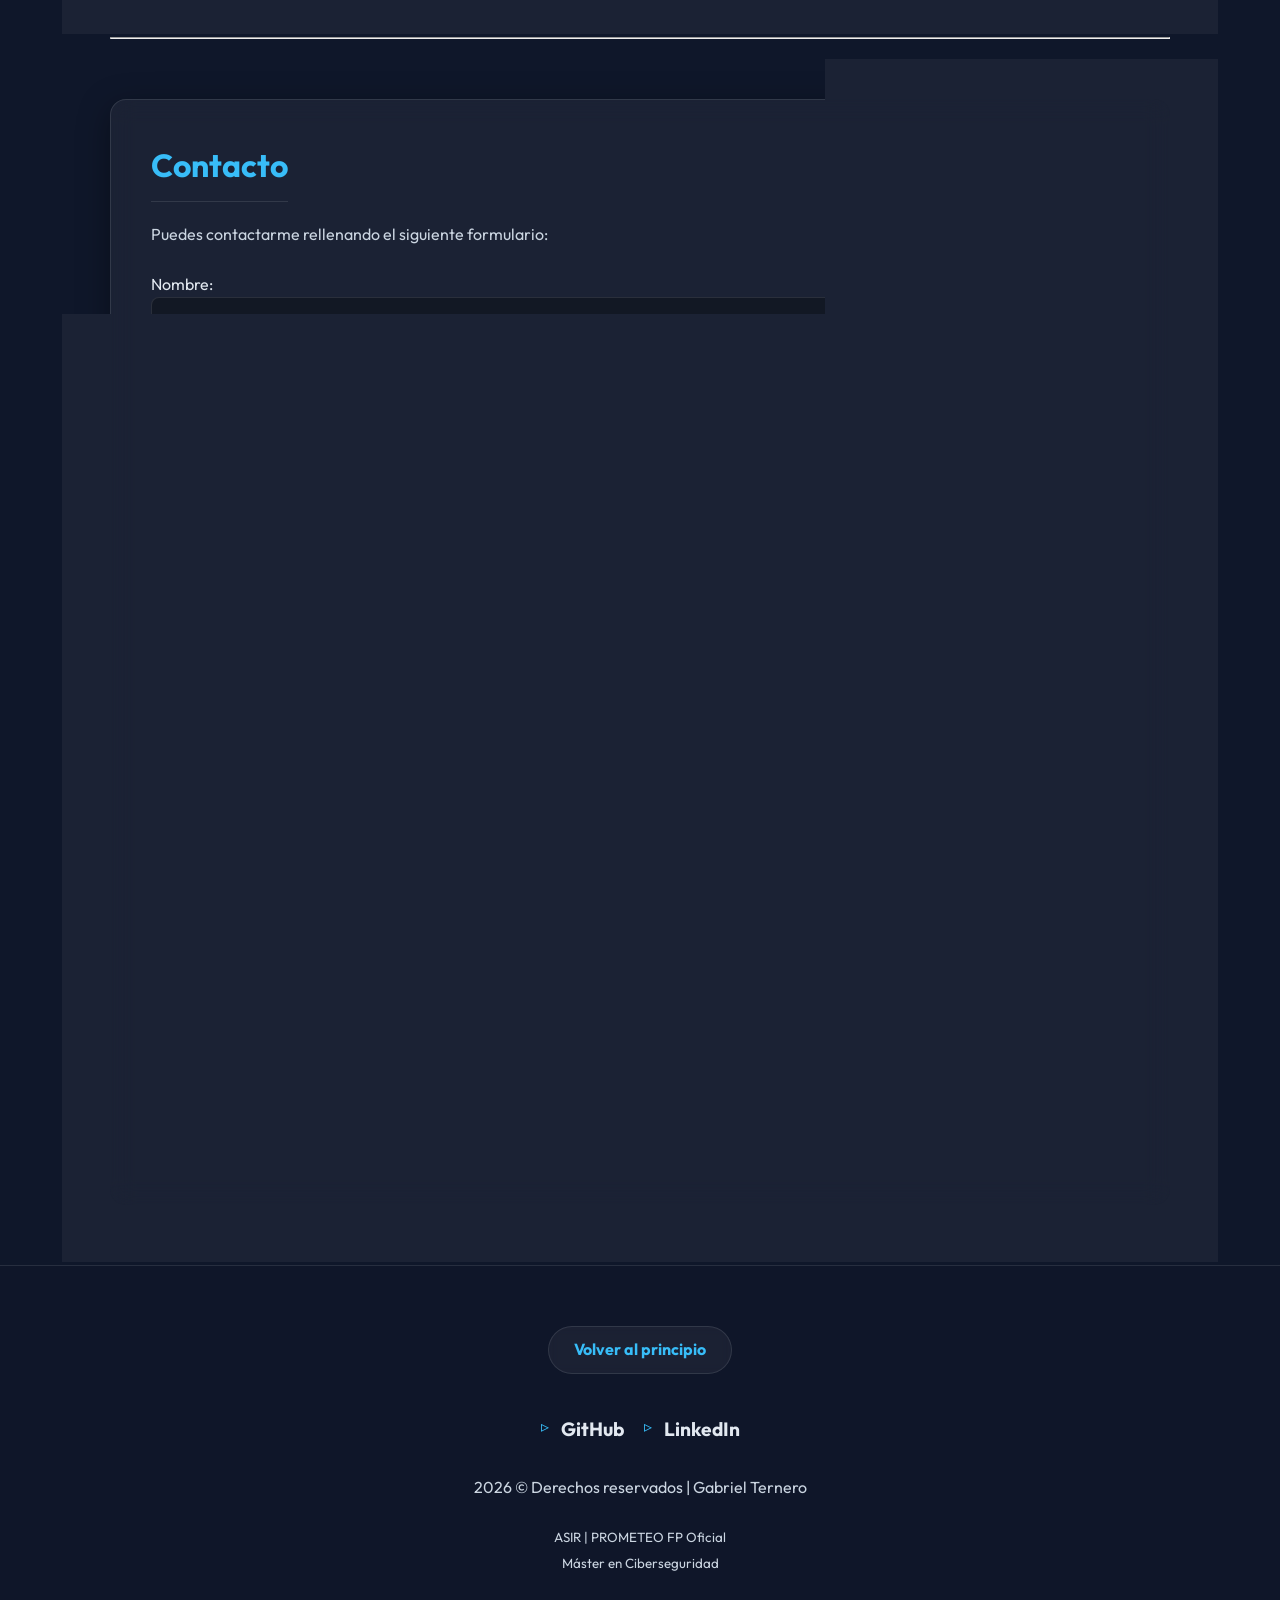
==== commit 249ea0e9: "upload project backups" ====
--- a/index.html
+++ b/index.html
@@ -303,13 +303,31 @@
                             </figure>
                             <div class="card-content">
 
-                                <h4>Scripts para la Monitorización del Hardware</h4>
+                                <h4>Monitorización del Hardware | Scripts en Python y PowerShell</h4>
 
                                 <p>Desarrollo de scripts en Python y PowerShell para la monitorización del estado del
                                     hardware de un ordenador.</p>
                                 <div class="card-links">
-                                    <a href="https://legendary-split-8cd.notion.site/Monitorizaci-n-del-Hardware-completo-Gabriel-Ternero-33be1f2471ef807baf64f1db499580da" target="_blank" rel="noopener noreferrer">Proyecto en Notion </a>
+                                    <a href="https://legendary-split-8cd.notion.site/01-Monitorizaci-n-del-Hardware-Gabriel-Ternero-33be1f2471ef807baf64f1db499580da" target="_blank" rel="noopener noreferrer">Proyecto en Notion</a>
                                     <a href="https://github.com/GabTS75/Monitorizacion" target="_blank"
+                                        rel="noopener noreferrer">Repositorio GitHub</a>
+                                </div>
+                            </div>
+                        </article>
+
+                        <article class="card glass">
+                            <figure>
+                                <img src="./images/02_backups.jpg" alt="Copias de Seguridad Automatizadas">
+                                <figcaption>Copias de Seguridad Automatizadas</figcaption>
+                            </figure>
+                            <div class="card-content">
+
+                                <h4>Copias de Seguridad Automatizadas en Linux | Scripts en Bash</h4>
+
+                                <p>Desarrollo de scripts de respaldo automatizado en Linux, eliminando el error humano, garantizando la consistencia de los datos y automatizando procesos.</p>
+                                <div class="card-links">
+                                    <a href="https://legendary-split-8cd.notion.site/02-Copia-de-Seguridad-Automatizada-en-Linux-Gabriel-Ternero-330e1f2471ef80ad87f6c315949d7b4e" target="_blank" rel="noopener noreferrer">Proyecto en Notion</a>
+                                    <a href="https://github.com/GabTS75/BackupScripts" target="_blank"
                                         rel="noopener noreferrer">Repositorio GitHub</a>
                                 </div>
                             </div>
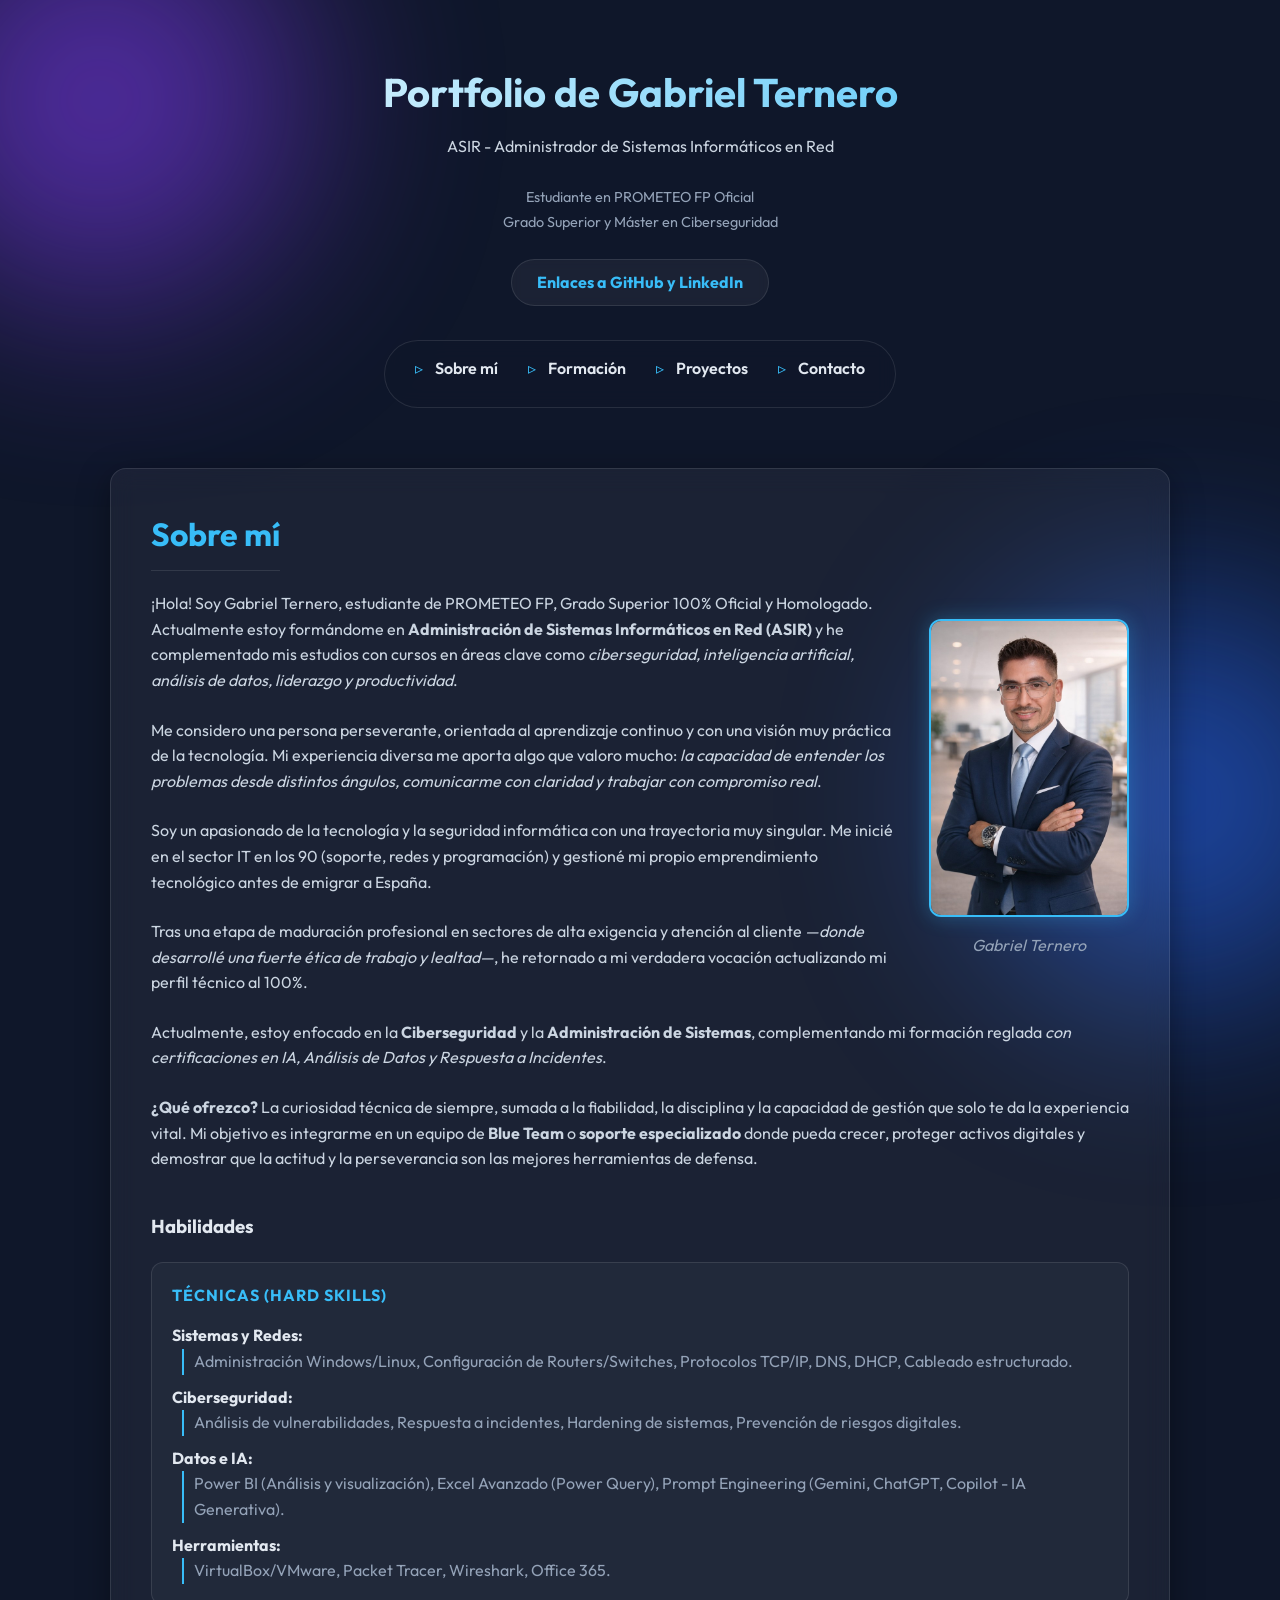
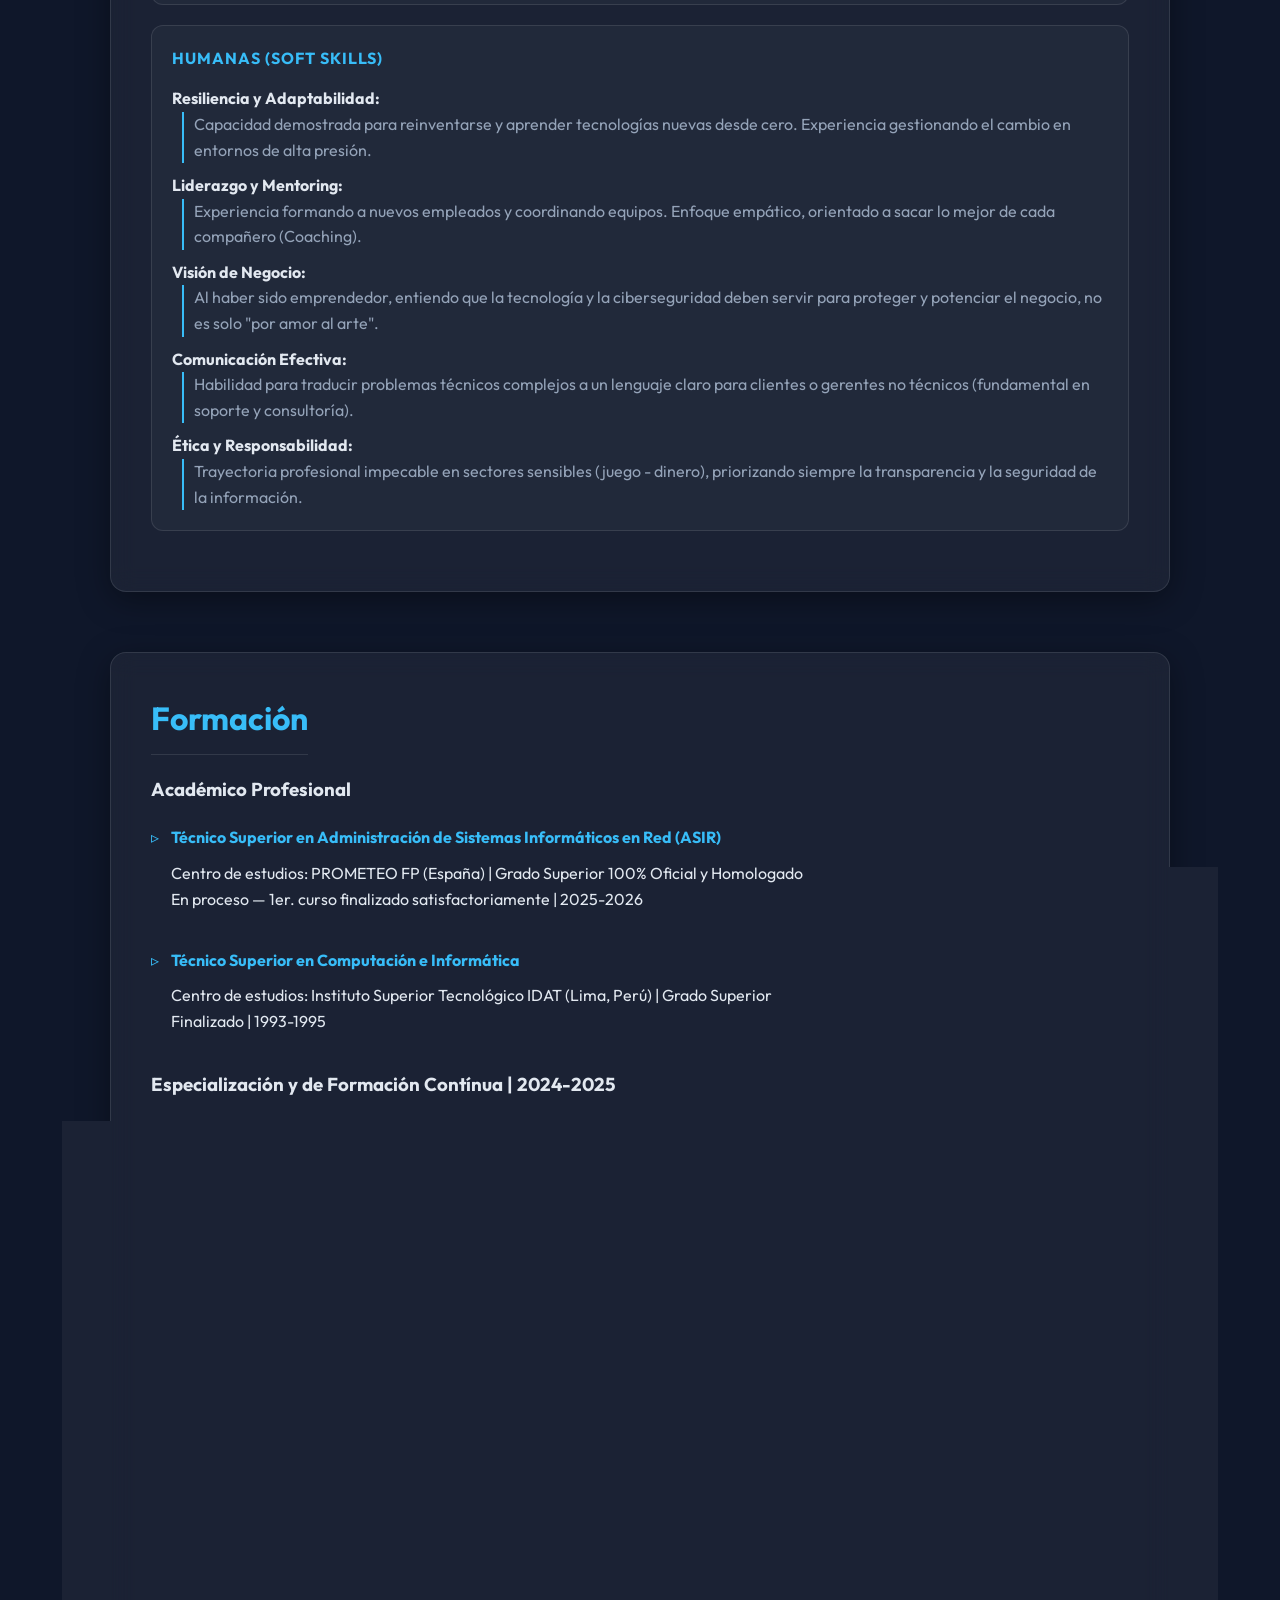
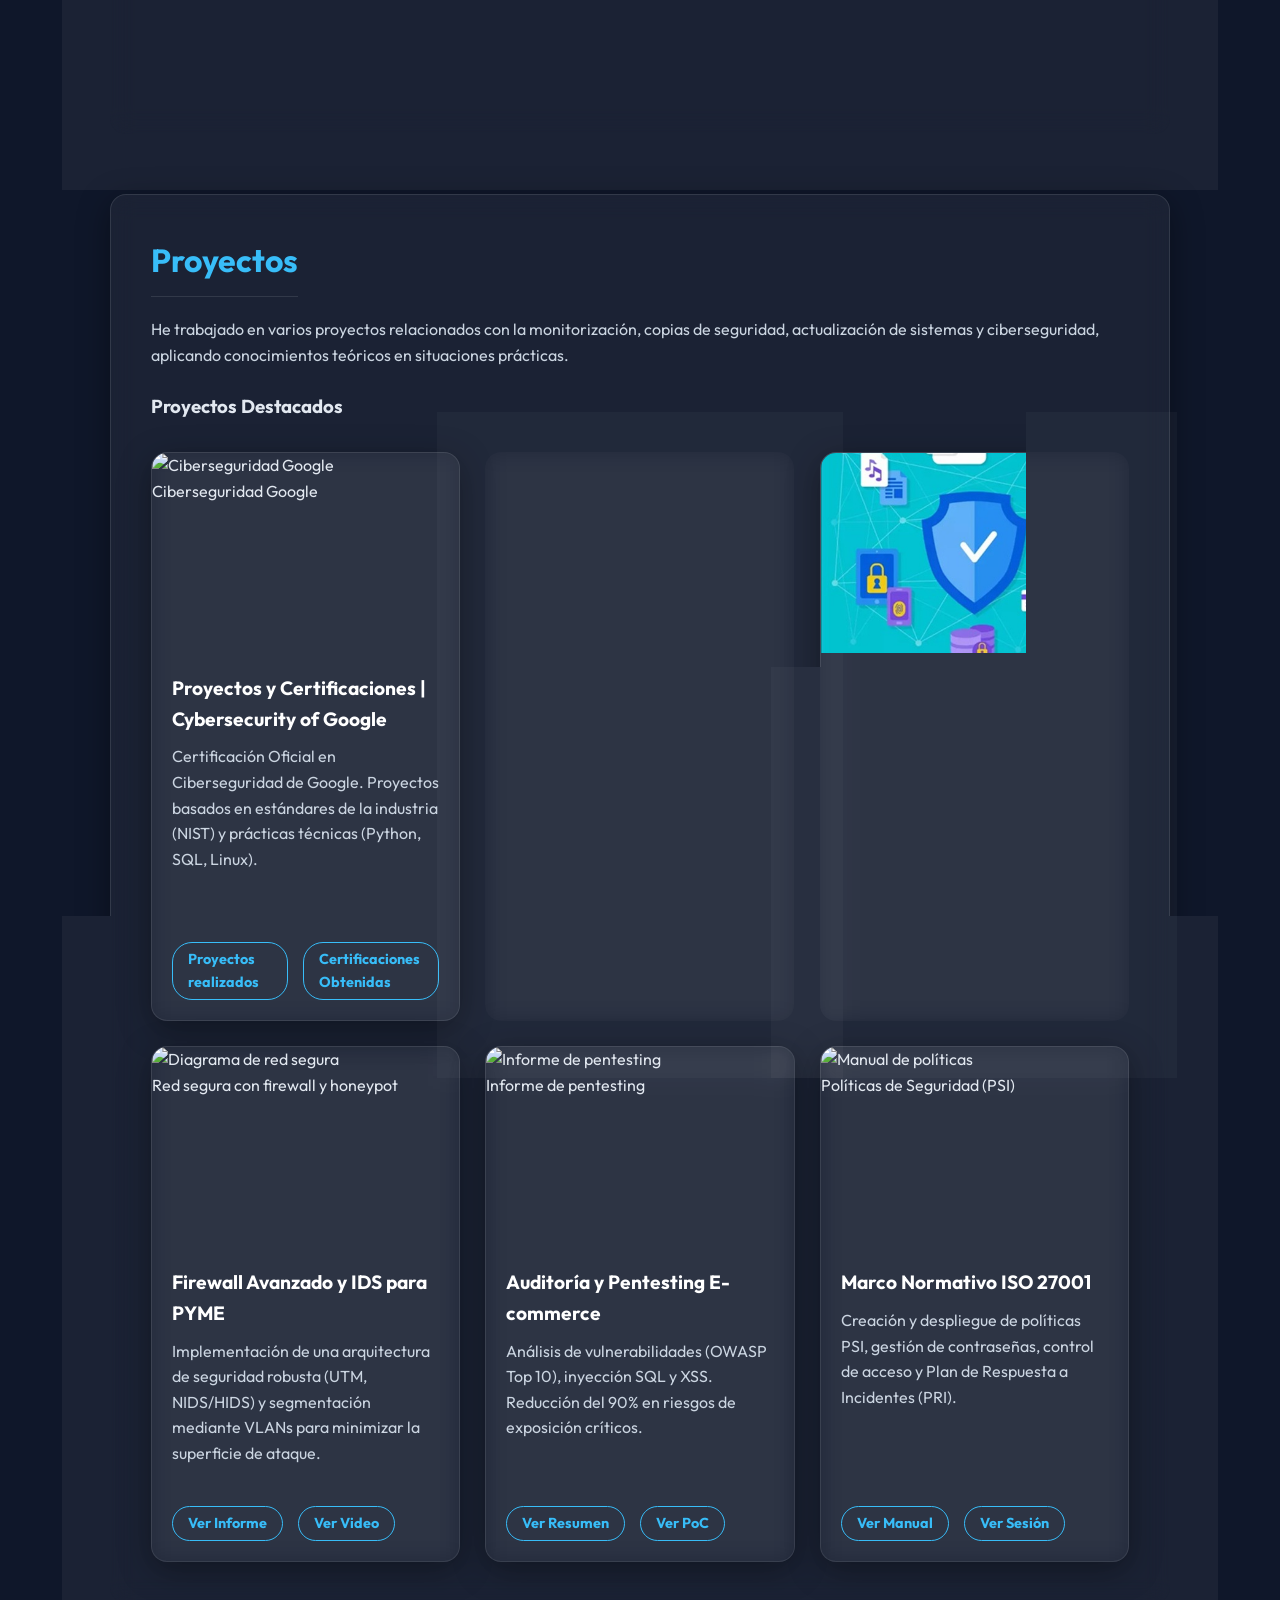
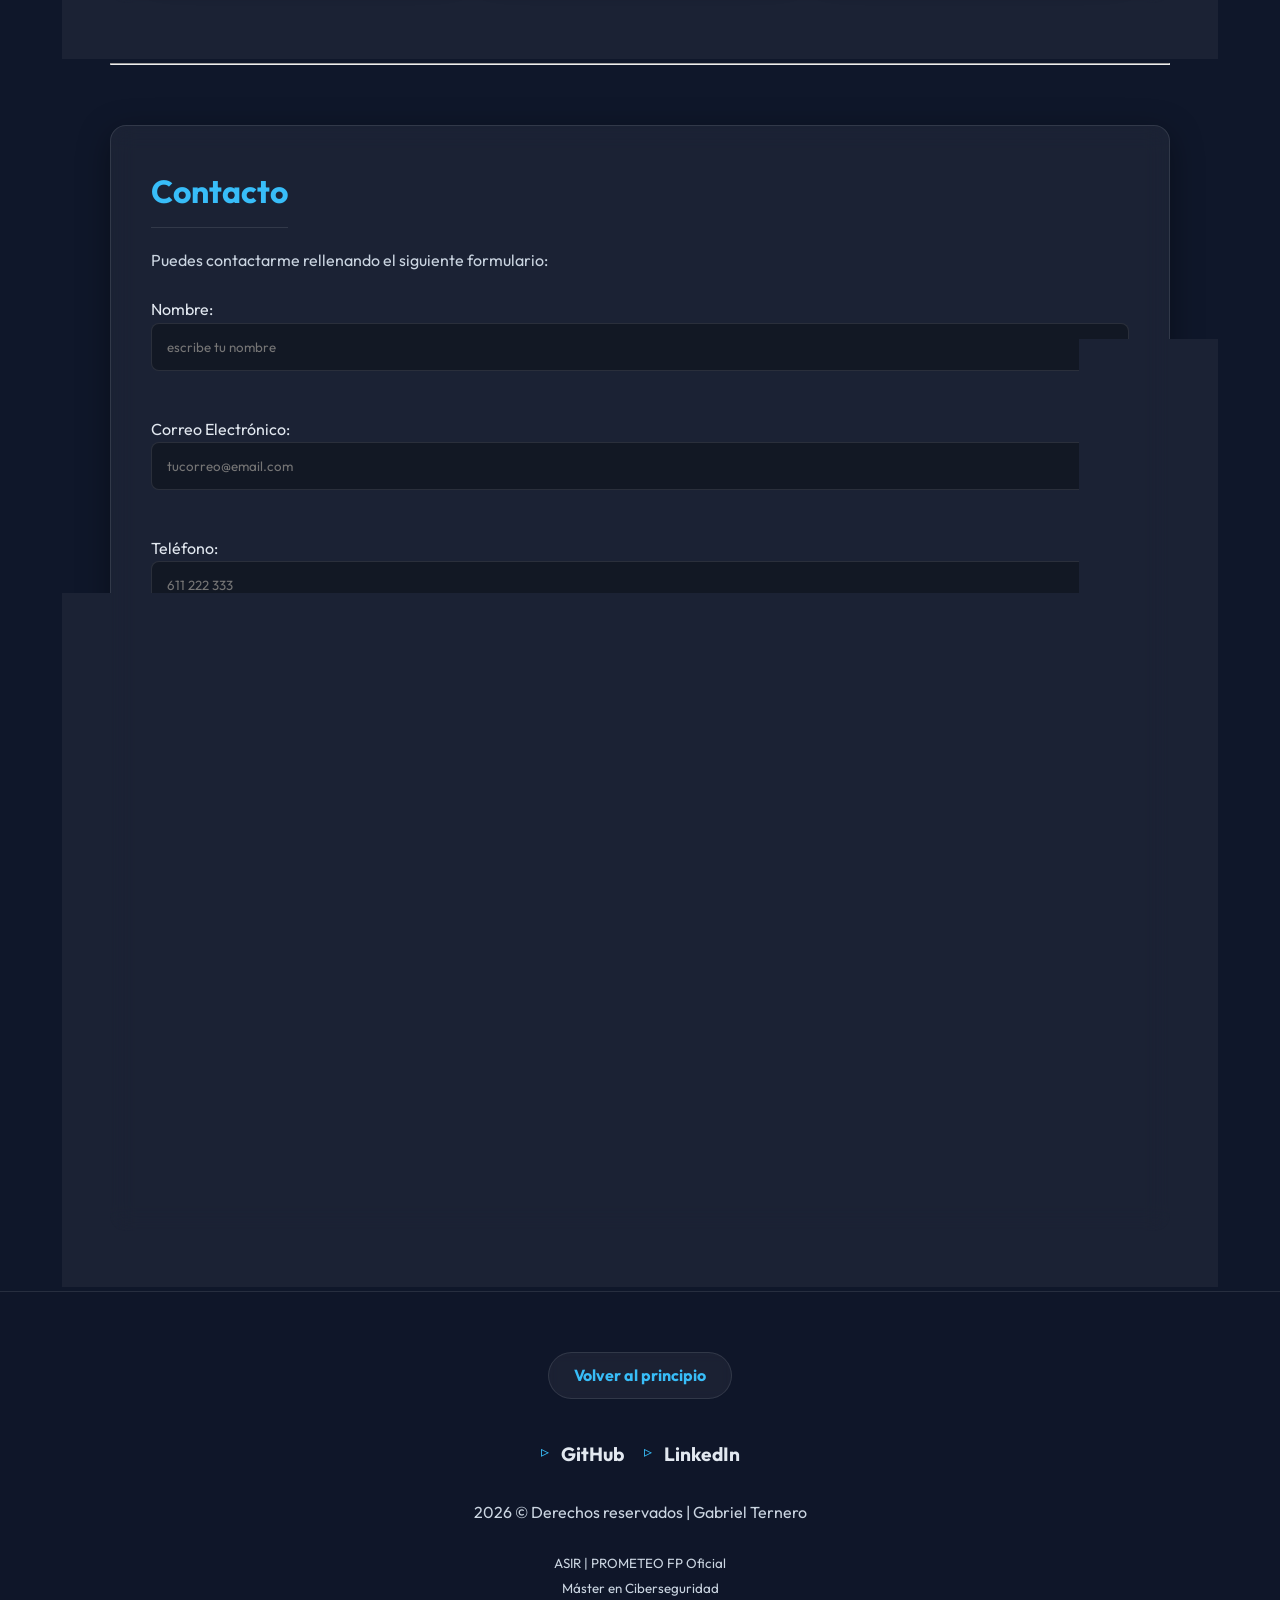
==== commit b14fa2a1: "changes — 1st course successfully completed" ====
--- a/index.html
+++ b/index.html
@@ -192,15 +192,15 @@
                                     (ASIR)</h4>
 
                                 Centro de estudios: PROMETEO FP (España) | Grado Superior 100% Oficial y Homologado <br>
-                                Actualmente en curso (1er. año) | 2025-2026
+                                En proceso — 1er. curso finalizado satisfactoriamente | 2025-2026
                             </li> <br>
 
                             <li>
-                                <h4>Técnico en Computación e Informática</h4>
+                                <h4>Técnico Superior en Computación e Informática</h4>
 
                                 Centro de estudios: Instituto Superior Tecnológico IDAT (Lima, Perú) | Grado Superior
                                 <br>
-                                Finalizado | 1992-1995
+                                Finalizado | 1993-1995
                             </li> <br>
                         </ul>
                     </div>
@@ -292,9 +292,27 @@
                         teóricos en situaciones prácticas.</p>
                     <!-- Introducción a los proyectos -->
 
-                    <h3>Lista de Proyectos</h3>
+                    <h3>Proyectos Destacados</h3>
 
                     <div class="grid-proyectos"> <!-- Contenedor de la cuadrícula de proyectos -->
+
+                        <article class="card glass">
+                            <figure>
+                                <img src="./images/00_cybersecurity.jpg" alt="Ciberseguridad Google">
+                                <figcaption>Ciberseguridad Google</figcaption>
+                            </figure>
+                            <div class="card-content">
+
+                                <h4>Proyectos y Certificaciones | Cybersecurity of Google</h4>
+
+                                <p>Certificación Oficial en Ciberseguridad de Google. Proyectos basados en estándares de la industria (NIST) y prácticas técnicas (Python, SQL, Linux).</p>
+                                <div class="card-links">
+                                    <a href="https://github.com/GabTS75/Proyectos_Ciber" target="_blank" rel="noopener noreferrer">Proyectos realizados</a>
+                                    <a href="https://github.com/GabTS75/CIBERSEGURIDAD" target="_blank"
+                                        rel="noopener noreferrer">Certificaciones Obtenidas</a>
+                                </div>
+                            </div>
+                        </article>
 
                         <article class="card glass">
                             <figure>
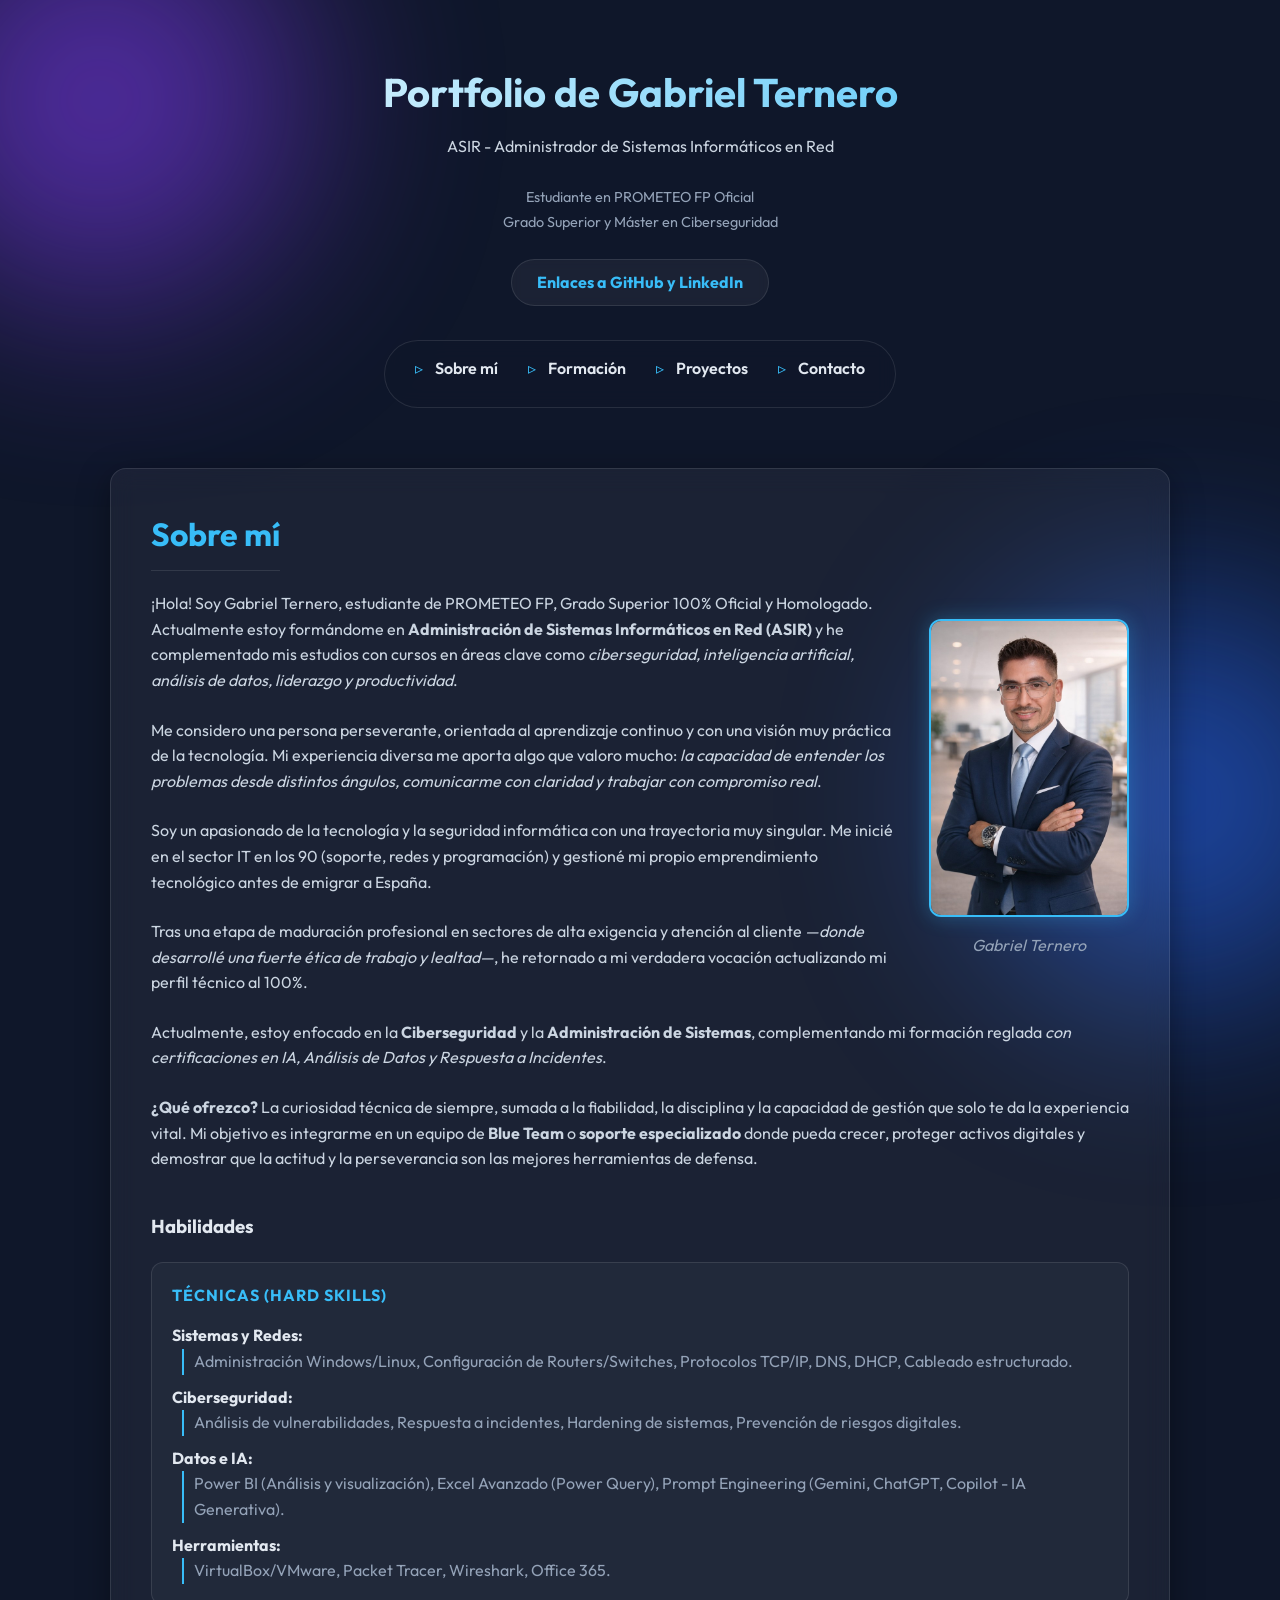
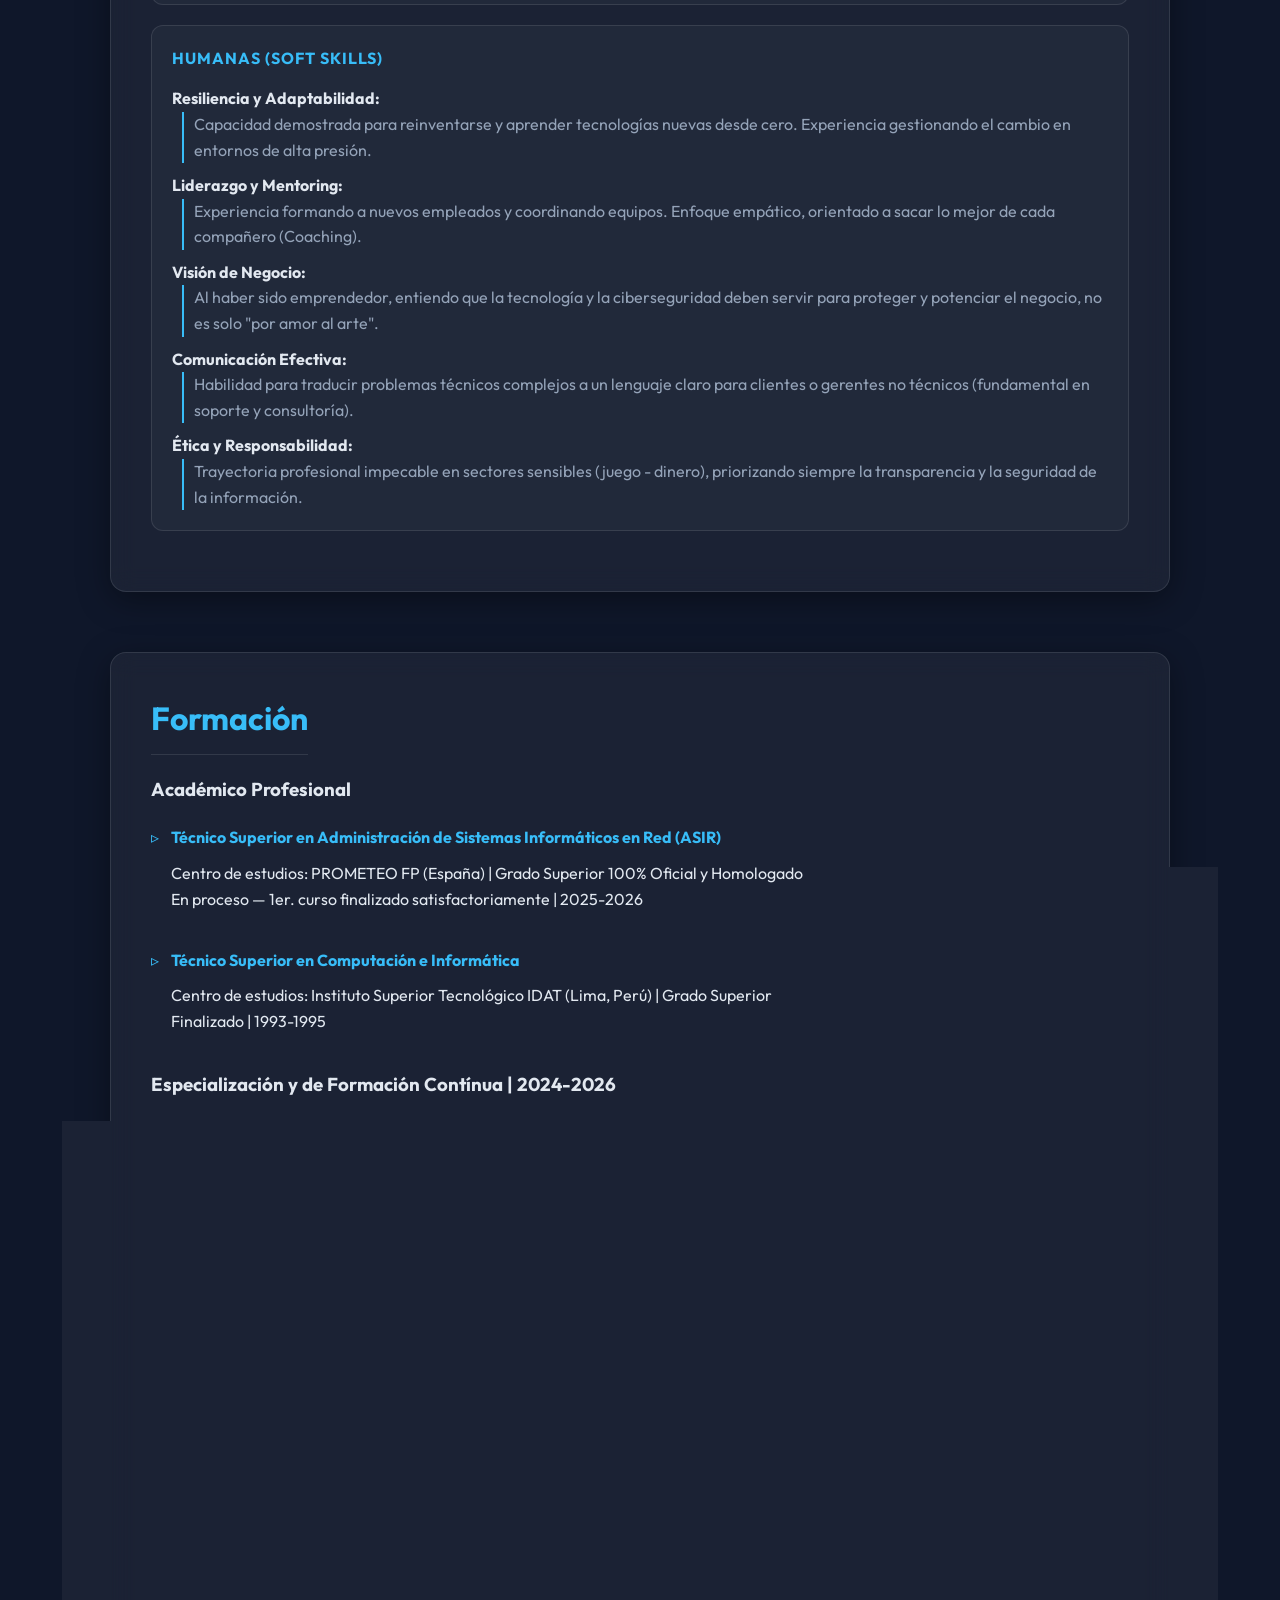
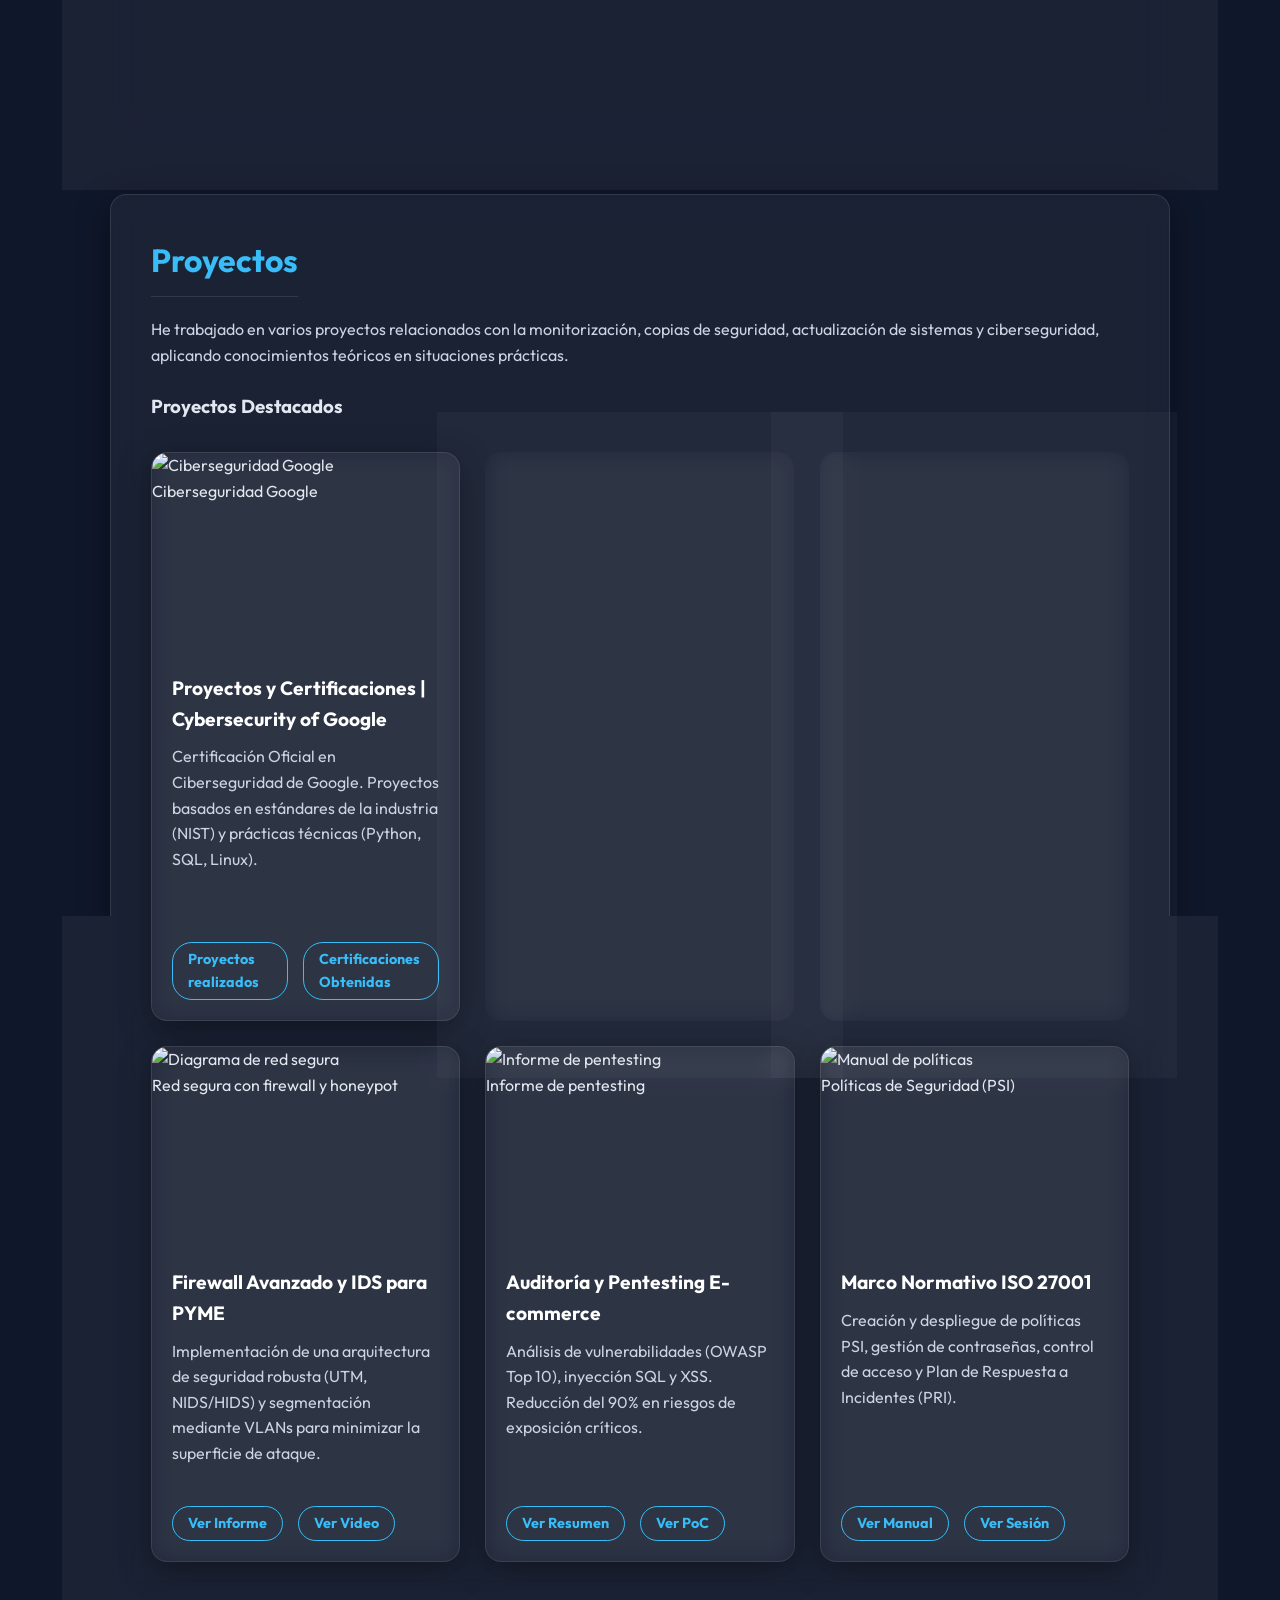
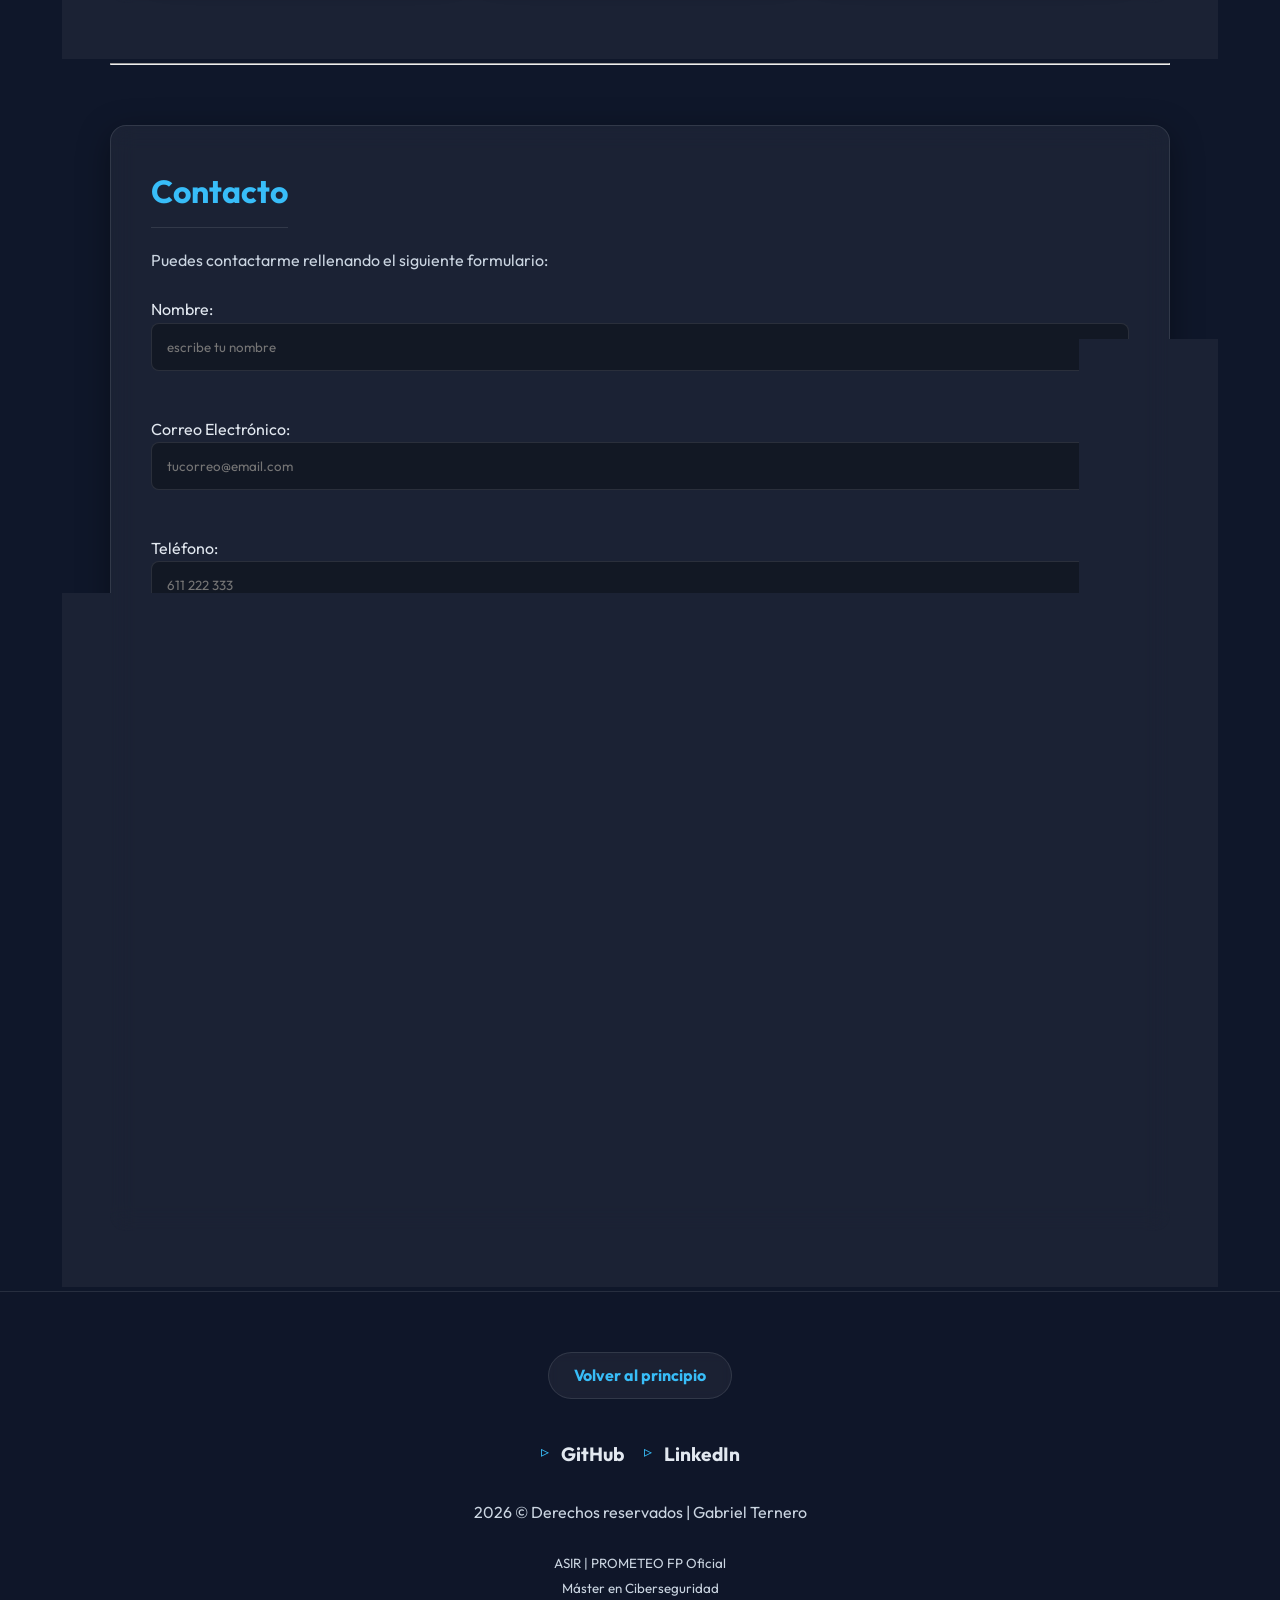
==== commit 6a8e09a7: "2st course incoming!!!" ====
--- a/index.html
+++ b/index.html
@@ -205,7 +205,7 @@
                         </ul>
                     </div>
 
-                    <h3>Especialización y de Formación Contínua | 2024-2025</h3>
+                    <h3>Especialización y de Formación Contínua | 2024-2026</h3>
 
                     <div class="especializacion"> <!-- Caja de Especialización -->
                         <div class="ciber"> <!-- Caja Ciberseguridad -->
